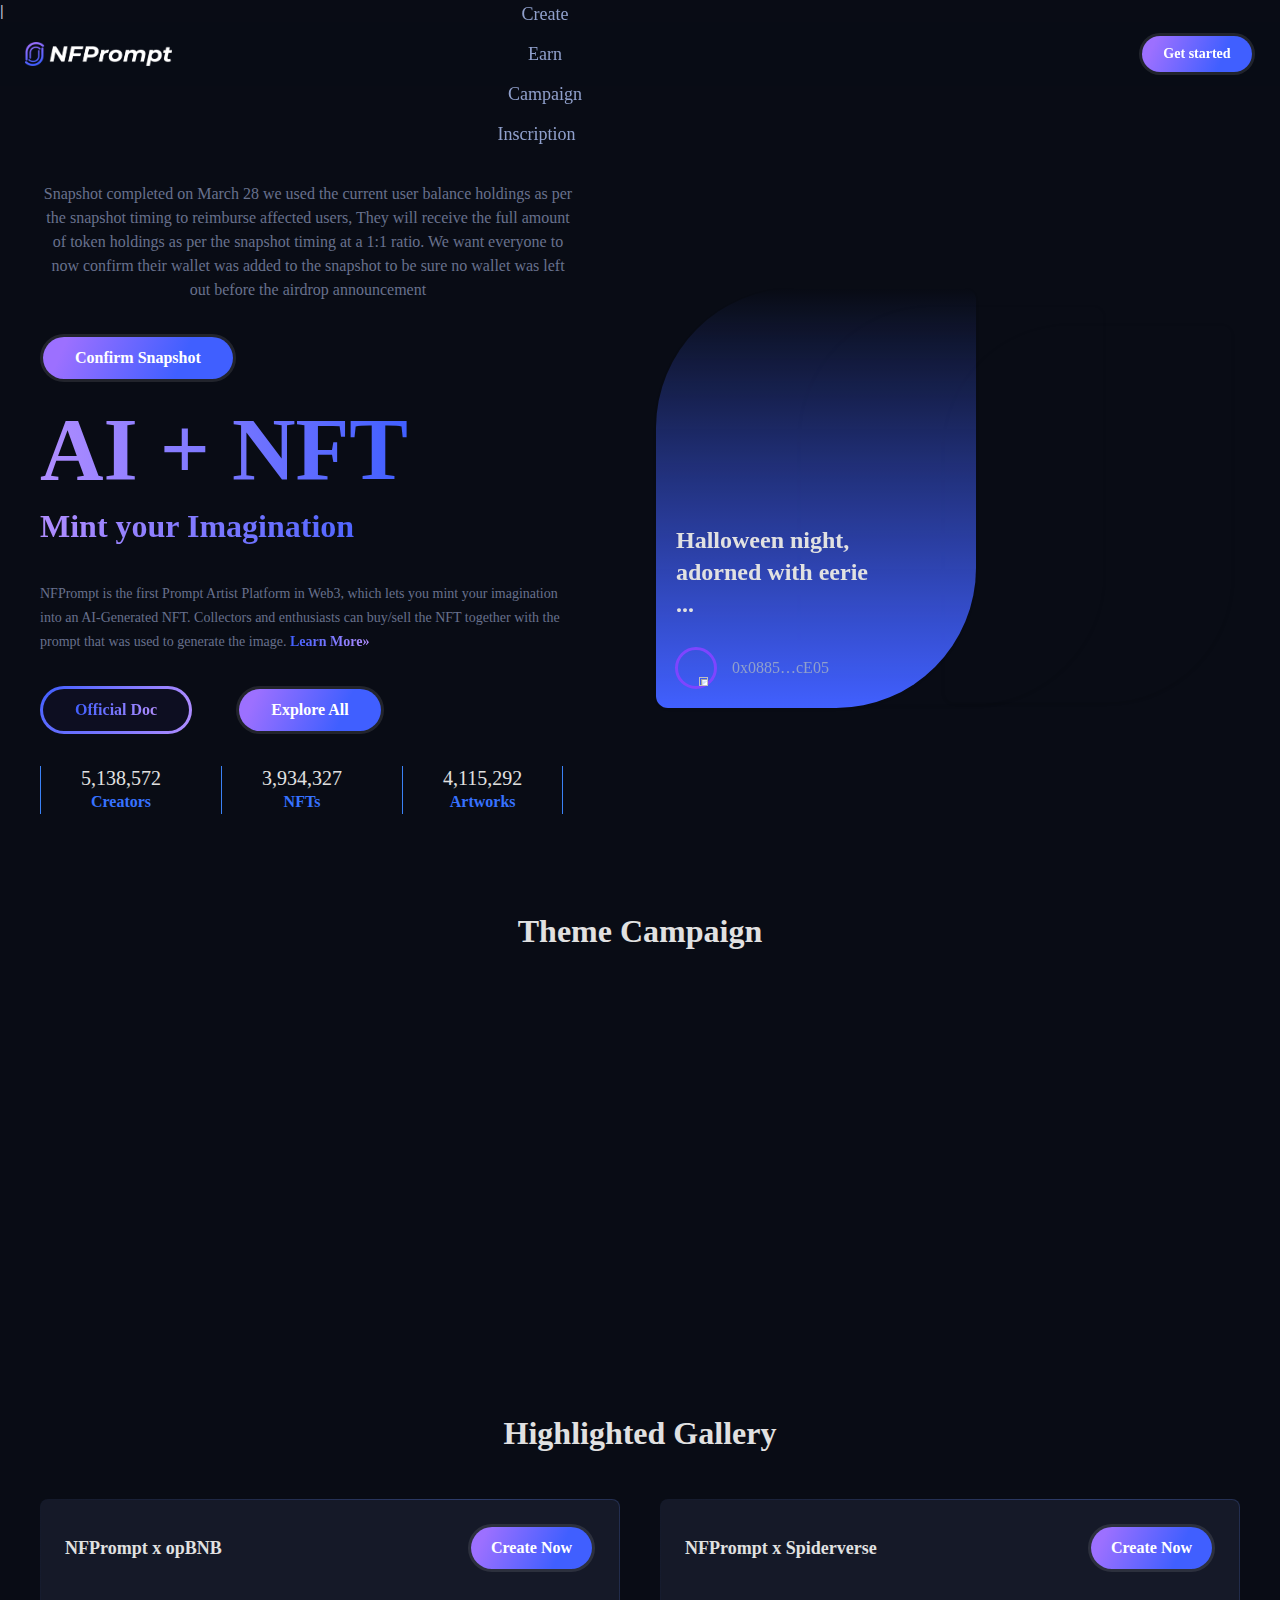
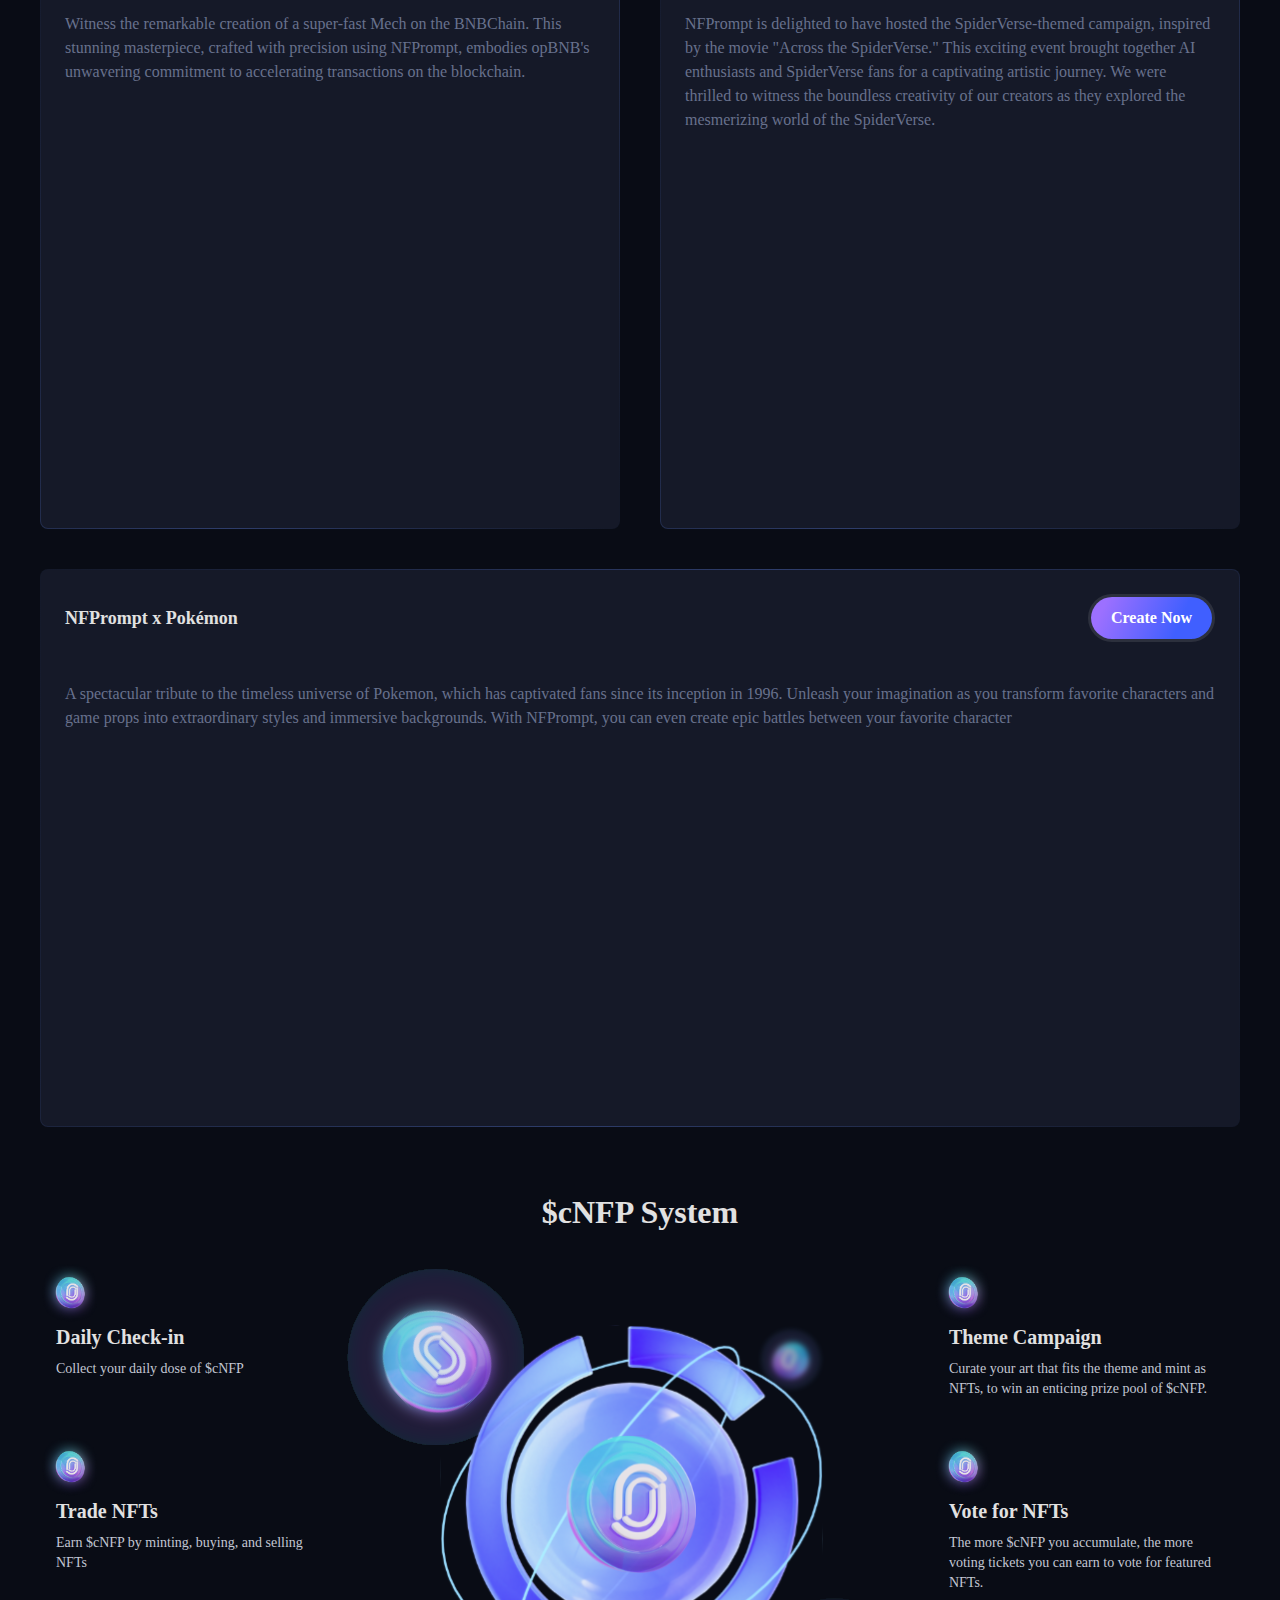
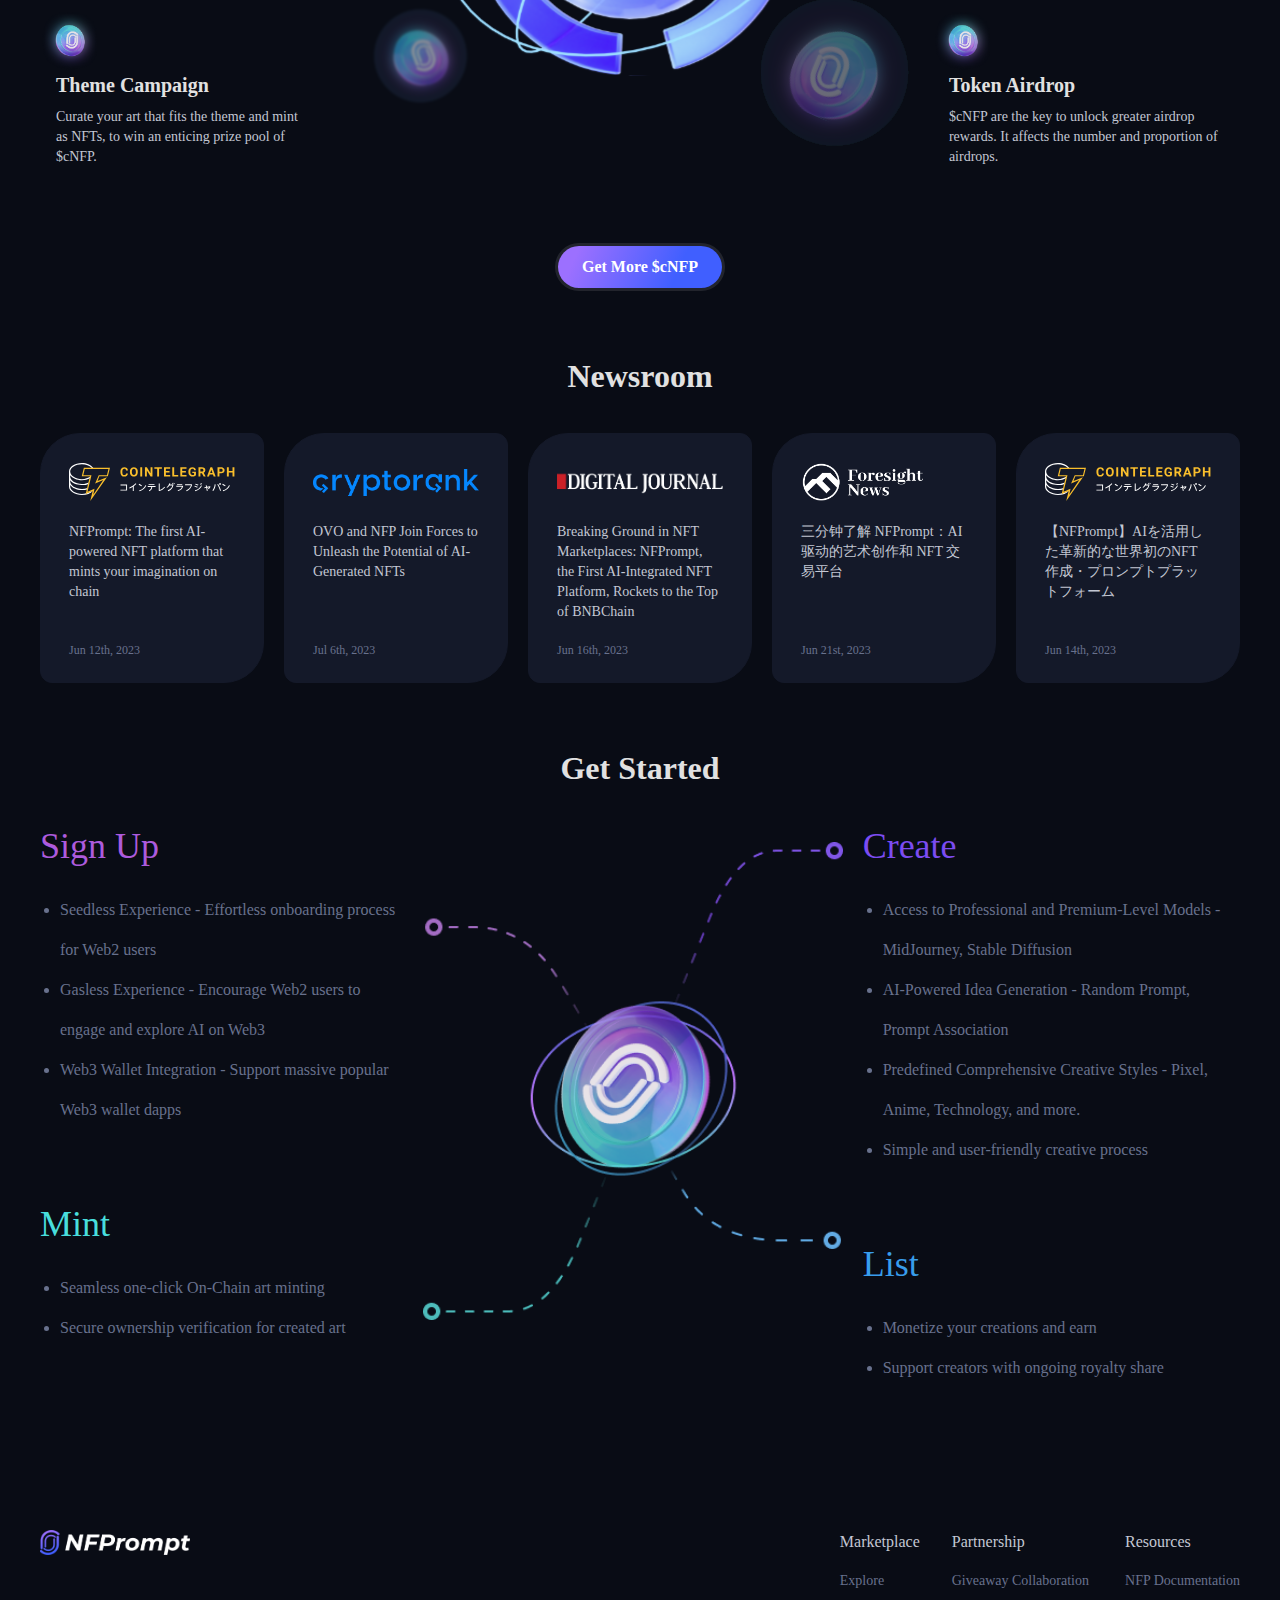
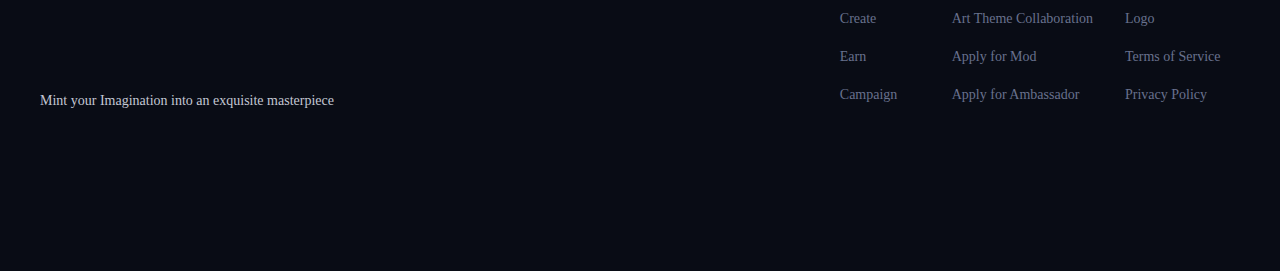
==== index.html @ fe9594dd "ss" ====
<!DOCTYPE html>
<!-- saved from url=(0020)https://nfprompt.io/ -->
<html style="--w3m-color-fg-1: rgb(228,231,231); --w3m-color-fg-2: rgb(148,158,158); --w3m-color-fg-3: rgb(110,119,119); --w3m-color-bg-1: rgb(20,20,20); --w3m-color-bg-2: rgb(39,42,42); --w3m-color-bg-3: rgb(59,64,64); --w3m-color-overlay: rgba(255,255,255,0.1); --w3m-accent-color: #9970FF; --w3m-accent-fill-color: #FFFFFF; --w3m-z-index: 3000; --w3m-background-color: #33343F; --w3m-background-border-radius: 8px; --w3m-container-border-radius: 30px; --w3m-wallet-icon-border-radius: 15px; --w3m-wallet-icon-large-border-radius: 30px; --w3m-wallet-icon-small-border-radius: 7px; --w3m-input-border-radius: 28px; --w3m-button-border-radius: 10px; --w3m-notification-border-radius: 36px; --w3m-secondary-button-border-radius: 28px; --w3m-icon-button-border-radius: 50%; --w3m-button-hover-highlight-border-radius: 10px; --w3m-text-big-bold-size: 20px; --w3m-text-big-bold-weight: 600; --w3m-text-big-bold-line-height: 24px; --w3m-text-big-bold-letter-spacing: -0.03em; --w3m-text-big-bold-text-transform: none; --w3m-text-xsmall-bold-size: 10px; --w3m-text-xsmall-bold-weight: 700; --w3m-text-xsmall-bold-line-height: 12px; --w3m-text-xsmall-bold-letter-spacing: 0.02em; --w3m-text-xsmall-bold-text-transform: uppercase; --w3m-text-xsmall-regular-size: 12px; --w3m-text-xsmall-regular-weight: 600; --w3m-text-xsmall-regular-line-height: 14px; --w3m-text-xsmall-regular-letter-spacing: -0.03em; --w3m-text-xsmall-regular-text-transform: none; --w3m-text-small-thin-size: 14px; --w3m-text-small-thin-weight: 500; --w3m-text-small-thin-line-height: 16px; --w3m-text-small-thin-letter-spacing: -0.03em; --w3m-text-small-thin-text-transform: none; --w3m-text-small-regular-size: 14px; --w3m-text-small-regular-weight: 600; --w3m-text-small-regular-line-height: 16px; --w3m-text-small-regular-letter-spacing: -0.03em; --w3m-text-small-regular-text-transform: none; --w3m-text-medium-regular-size: 16px; --w3m-text-medium-regular-weight: 600; --w3m-text-medium-regular-line-height: 20px; --w3m-text-medium-regular-letter-spacing: -0.03em; --w3m-text-medium-regular-text-transform: none; --w3m-font-family: -apple-system, system-ui, BlinkMacSystemFont, &#39;Segoe UI&#39;, Roboto, Ubuntu, &#39;Helvetica Neue&#39;, sans-serif; --w3m-font-feature-settings: &#39;tnum&#39; on, &#39;lnum&#39; on, &#39;case&#39; on; --w3m-success-color: rgb(38,181,98); --w3m-error-color: rgb(242, 90, 103); --w3m-overlay-background-color: rgba(0, 0, 0, 0.3); --w3m-overlay-backdrop-filter: none; --w3m-background-image-url: none;"><link type="text/css" rel="stylesheet" id="dark-mode-custom-link"><link type="text/css" rel="stylesheet" id="dark-mode-general-link"><style lang="en" type="text/css" id="dark-mode-custom-style"></style><style lang="en" type="text/css" id="dark-mode-native-style"></style><style lang="en" type="text/css" id="dark-mode-native-sheet"></style><head><meta http-equiv="Content-Type" content="text/html; charset=UTF-8">
<meta name="viewport" content="width=device-width, initial-scale=1">
<link rel="icon" type="image/svg+xml" href="https://nfprompt.io/favicon/favicon.svg">
<link rel="stylesheet" href="./NFPrompt.io _ AI-powered entry point to Web3_files/google-font-OpenSansHebrew.css">
<meta name="description" content="NFPrompt (Non-Fungible Prompt) is the first Prompt Artist Platform in Web3. The platform lets you AI-powered entry point to Web3 into an AI-Generated NFT. Collectors and enthusiasts can buy/sell the NFT together with the prompt that was used to generate the image">
<meta property="og:type" content="website">
<meta property="og:title" content="NFPrompt.io">
<meta property="og:image" content="">
<meta property="og:description" content="Tokenize your imagination with NFPrompt.">
<meta property="og:site_name" content="NFPrompt.io">
<meta property="og:url" content="https://nfprompt.io">
<meta name="twitter:card" content="summary_large_image">
<meta name="twitter:creator" content="@nfprompt">
<meta name="twitter:image" content="">
<title>NFPrompt.io | AI-powered entry point to Web3</title>
<link rel="stylesheet" href="./NFPrompt.io _ AI-powered entry point to Web3_files/entry.0YueECJ3.css">
<link rel="stylesheet" href="./NFPrompt.io _ AI-powered entry point to Web3_files/default.BKwGbUnQ.css">
<link rel="stylesheet" href="./NFPrompt.io _ AI-powered entry point to Web3_files/Avatar.B6Ktwrfv.css">
<link rel="stylesheet" href="./NFPrompt.io _ AI-powered entry point to Web3_files/index.RV2WY_ek.css">
<link rel="stylesheet" href="./NFPrompt.io _ AI-powered entry point to Web3_files/pagination.BHoUTnZt.css">
<link rel="modulepreload" as="script" crossorigin="" href="./NFPrompt.io _ AI-powered entry point to Web3_files/entry.CWwydoY7.js">
<link rel="modulepreload" as="script" crossorigin="" href="https://nfprompt.io/_nuxt/default.0P07jhrE.js">
<link rel="modulepreload" as="script" crossorigin="" href="https://nfprompt.io/_nuxt/index.D2kRG_Fj.js">
<link rel="modulepreload" as="script" crossorigin="" href="https://nfprompt.io/_nuxt/index.CqGLR08r.js">
<link rel="modulepreload" as="script" crossorigin="" href="https://nfprompt.io/_nuxt/vnode.CcsK295e.js">
<link rel="modulepreload" as="script" crossorigin="" href="https://nfprompt.io/_nuxt/_Uint8Array.CfD3sTkP.js">
<link rel="modulepreload" as="script" crossorigin="" href="https://nfprompt.io/_nuxt/_MapCache.DvSjymbh.js">
<link rel="modulepreload" as="script" crossorigin="" href="https://nfprompt.io/_nuxt/_getPrototype.FP8hWM49.js">
<link rel="modulepreload" as="script" crossorigin="" href="https://nfprompt.io/_nuxt/index.17lIWjBg.js">
<link rel="modulepreload" as="script" crossorigin="" href="https://nfprompt.io/_nuxt/Avatar.DkJvQhWp.js">
<link rel="modulepreload" as="script" crossorigin="" href="https://nfprompt.io/_nuxt/CloseIcon.vue.h1D4GzRm.js">
<link rel="modulepreload" as="script" crossorigin="" href="https://nfprompt.io/_nuxt/FormItem.vue.kAzI0KyU.js">
<link rel="modulepreload" as="script" crossorigin="" href="https://nfprompt.io/_nuxt/index.C_m8I9sd.js">
<link rel="modulepreload" as="script" crossorigin="" href="https://nfprompt.io/_nuxt/shallowequal.ODWgv1RQ.js">
<link rel="modulepreload" as="script" crossorigin="" href="https://nfprompt.io/_nuxt/RightOutlined.BYDB9s-S.js">
<link rel="modulepreload" as="script" crossorigin="" href="https://nfprompt.io/_nuxt/_arrayIncludesWith.BGuCS1F9.js">
<link rel="modulepreload" as="script" crossorigin="" href="https://nfprompt.io/_nuxt/_toKey.0tMKbCZW.js">
<link rel="modulepreload" as="script" crossorigin="" href="https://nfprompt.io/_nuxt/collapseMotion.B-tcNTQQ.js">
<link rel="modulepreload" as="script" crossorigin="" href="https://nfprompt.io/_nuxt/Checkbox.c7zx455X.js">
<link rel="modulepreload" as="script" crossorigin="" href="https://nfprompt.io/_nuxt/get.ChkkGFwr.js">
<link rel="modulepreload" as="script" crossorigin="" href="https://nfprompt.io/_nuxt/icon.CmK-aRQb.js">
<link rel="modulepreload" as="script" crossorigin="" href="https://nfprompt.io/_nuxt/index.DoVu7qaa.js">
<link rel="modulepreload" as="script" crossorigin="" href="https://nfprompt.io/_nuxt/MediaLinks.vue.BIHQsVxn.js">
<link rel="modulepreload" as="script" crossorigin="" href="https://nfprompt.io/_nuxt/index.6MieE5O2.js">
<link rel="modulepreload" as="script" crossorigin="" href="https://nfprompt.io/_nuxt/interval.D8nOsOYy.js">
<link rel="modulepreload" as="script" crossorigin="" href="https://nfprompt.io/_nuxt/pagination.DEaJctK5.js">
<link rel="modulepreload" as="script" crossorigin="" href="https://nfprompt.io/_nuxt/clone.Eahic9Sn.js">
<link rel="modulepreload" as="script" crossorigin="" href="https://nfprompt.io/_nuxt/_baseClone.ByThkud1.js">
<link rel="modulepreload" as="script" crossorigin="" href="https://nfprompt.io/_nuxt/_assignValue.D4_zowoW.js">
<link rel="prefetch" as="style" href="https://nfprompt.io/_nuxt/funds.WEUiw1gJ.css">
<link rel="prefetch" as="script" crossorigin="" href="https://nfprompt.io/_nuxt/funds.UlGKQwrH.js">
<link rel="prefetch" as="script" crossorigin="" href="https://nfprompt.io/_nuxt/headonly.dAFvdMEc.js">
<link rel="prefetch" as="script" crossorigin="" href="https://nfprompt.io/_nuxt/SignIn.vue.EmGC6OPh.js">
<link rel="prefetch" as="script" crossorigin="" href="https://nfprompt.io/_nuxt/i18n.config.EG-LHLZt.js">
<link rel="prefetch" as="script" crossorigin="" href="https://nfprompt.io/_nuxt/ccip.vG5Lqdvx.js">
<link rel="prefetch" as="script" crossorigin="" href="https://nfprompt.io/_nuxt/index.CSilZ3qk.js">
<link rel="prefetch" as="script" crossorigin="" href="https://nfprompt.io/_nuxt/index.es.glXPdvfW.js">
<link rel="prefetch" as="script" crossorigin="" href="https://nfprompt.io/_nuxt/index.BuOY3-ry.js">
<link rel="prefetch" as="script" crossorigin="" href="https://nfprompt.io/_nuxt/if-defined.7dNzjgJW.js">

<script charset="UTF-8" async type="text/javascript" src="./39d-a249c2c.js"></script> |
<style>.lottie-animation-container{width:var(--lottie-animation-container-width);height:var(--lottie-animation-container-height);background-color:var(--lottie-animation-container-background-color);overflow:hidden;margin:var(--lottie-animation-margin)}.lottie-animation-container svg{transform:scale(var(--lottie-animation-scale))}</style><style type="text/css">
@font-face {
  font-weight: 400;
  font-style:  normal;
  font-family: circular;

  src: url('chrome-extension://liecbddmkiiihnedobmlmillhodjkdmb/fonts/CircularXXWeb-Book.woff2') format('woff2');
}

@font-face {
  font-weight: 700;
  font-style:  normal;
  font-family: circular;

  src: url('chrome-extension://liecbddmkiiihnedobmlmillhodjkdmb/fonts/CircularXXWeb-Bold.woff2') format('woff2');
}</style><link rel="modulepreload" as="script" crossorigin="" href="https://nfprompt.io/_nuxt/explore.CCAcCWzc.js"><link rel="modulepreload" as="script" crossorigin="" href="https://nfprompt.io/_nuxt/NewSearchAutocomplete.DWAegvJN.js"><link rel="stylesheet" href="./NFPrompt.io _ AI-powered entry point to Web3_files/NewSearchAutocomplete.BJEhACFb.css"><link rel="modulepreload" as="script" crossorigin="" href="https://nfprompt.io/_nuxt/NewTabNavBtn.Dz-jvArH.js"><link rel="stylesheet" href="./NFPrompt.io _ AI-powered entry point to Web3_files/NewTabNavBtn.DbR6ggWC.css"><link rel="modulepreload" as="script" crossorigin="" href="https://nfprompt.io/_nuxt/Detail.vue.BSGp2lwd.js"><link rel="modulepreload" as="script" crossorigin="" href="https://nfprompt.io/_nuxt/Loading.7H5rkVdi.js"><link rel="stylesheet" href="./NFPrompt.io _ AI-powered entry point to Web3_files/Loading.hl_4bS37.css"><link rel="modulepreload" as="script" crossorigin="" href="https://nfprompt.io/_nuxt/index.BkVD0N79.js"><link rel="modulepreload" as="script" crossorigin="" href="https://nfprompt.io/_nuxt/debounce.CKeBnTLc.js"><link rel="modulepreload" as="script" crossorigin="" href="https://nfprompt.io/_nuxt/toNumber.NhL6bQ-7.js"><link rel="modulepreload" as="script" crossorigin="" href="https://nfprompt.io/_nuxt/MusicCard.vue.DufcaRGS.js"><link rel="modulepreload" as="script" crossorigin="" href="https://nfprompt.io/_nuxt/Progress.vue.qav7d4Gi.js"><link rel="modulepreload" as="script" crossorigin="" href="https://nfprompt.io/_nuxt/index.CatVs99T.js"><link rel="stylesheet" href="./NFPrompt.io _ AI-powered entry point to Web3_files/Progress.BJw8btqB.css"><link rel="modulepreload" as="script" crossorigin="" href="https://nfprompt.io/_nuxt/padStart.FDcDlI7i.js"><link rel="modulepreload" as="script" crossorigin="" href="https://nfprompt.io/_nuxt/_baseProperty.DqwqWviG.js"><link rel="modulepreload" as="script" crossorigin="" href="https://nfprompt.io/_nuxt/index.DmJHQ4z1.js"><link rel="modulepreload" as="script" crossorigin="" href="https://nfprompt.io/_nuxt/responsiveObserve.B5SWF_F4.js"><link rel="modulepreload" as="script" crossorigin="" href="https://nfprompt.io/_nuxt/_hasPath.BcioE36U.js"><link rel="modulepreload" as="script" crossorigin="" href="https://nfprompt.io/_nuxt/index.BsHAeLYm.js"><link rel="modulepreload" as="script" crossorigin="" href="https://nfprompt.io/_nuxt/_baseIteratee.xUJXmiwb.js"><link rel="stylesheet" href="./NFPrompt.io _ AI-powered entry point to Web3_files/Detail.B70zwvzR.css"><link rel="modulepreload" as="script" crossorigin="" href="https://nfprompt.io/_nuxt/NFTDetailModal.vue.Bh3lsHCd.js"><link rel="stylesheet" href="./NFPrompt.io _ AI-powered entry point to Web3_files/NFTDetailModal.Dn7Xbm9W.css"><link rel="modulepreload" as="script" crossorigin="" href="https://nfprompt.io/_nuxt/_baseUnset.KsrUEbab.js"><link rel="modulepreload" as="script" crossorigin="" href="https://nfprompt.io/_nuxt/curate.CF2D38Kg.js"><link rel="modulepreload" as="script" crossorigin="" href="https://nfprompt.io/_nuxt/index.mi7xznCK.js"><link rel="modulepreload" as="script" crossorigin="" href="https://nfprompt.io/_nuxt/index.CBYESGDZ.js"><link rel="modulepreload" as="script" crossorigin="" href="https://nfprompt.io/_nuxt/_flatRest.Cw29uUzV.js"><link rel="modulepreload" as="script" crossorigin="" href="https://nfprompt.io/_nuxt/index.D1eQhzGV.js"><link rel="modulepreload" as="script" crossorigin="" href="https://nfprompt.io/_nuxt/createForOfIteratorHelper.vUHaQuOm.js"><link rel="stylesheet" href="./NFPrompt.io _ AI-powered entry point to Web3_files/curate.J8jN7qYU.css"><link rel="modulepreload" as="script" crossorigin="" href="https://nfprompt.io/_nuxt/index.CckIBPul.js"><link rel="stylesheet" href="./NFPrompt.io _ AI-powered entry point to Web3_files/index.DpJfLqev.css"><link rel="modulepreload" as="script" crossorigin="" href="https://nfprompt.io/_nuxt/index.L8-Ap95x.js"><link rel="modulepreload" as="script" crossorigin="" href="https://nfprompt.io/_nuxt/_address_.CWZPKgS9.js"><link rel="modulepreload" as="script" crossorigin="" href="https://nfprompt.io/_nuxt/Campaign.vue.PKbU6lN4.js"><link rel="stylesheet" href="./NFPrompt.io _ AI-powered entry point to Web3_files/Campaign.C_x-dtps.css"><link rel="stylesheet" href="./NFPrompt.io _ AI-powered entry point to Web3_files/_address_.CDrdU4Gg.css"></head><body data-new-gr-c-s-check-loaded="14.1166.0" data-gr-ext-installed=""><div id="__nuxt"><!--[--><div class="flex xl:hidden sticky top-0 left-0 p-5 bg-backgroundBottom z-10" data-v-5bd908b7=""><i class="iconfont nfp-bars text-6"></i><a aria-current="page" href="https://nfprompt.io/" class="router-link-active router-link-exact-active w-150px mx-auto"><img src="./NFPrompt.io _ AI-powered entry point to Web3_files/logo-color.png"></a><!----></div><div class="index-bg flex flex-col items-center max-w-screen" data-v-5bd908b7=""><div class="items-center justify-center w-full h-16 fixed z-2000 bg-[#080c15] hidden xl:flex" data-v-5bd908b7=""><div class="items-center w-full max-w-1230px h-16 hidden xl:flex z-10" data-v-5bd908b7=""><div class="flex-shrink-0 w-170px" data-v-5bd908b7=""><a aria-current="page" href="https://nfprompt.io/" class="router-link-active router-link-exact-active" data-v-5bd908b7=""><img src="./NFPrompt.io _ AI-powered entry point to Web3_files/logo-color.png" class="w-147px flex-shrink-0" data-v-5bd908b7=""></a></div><div class="flex-center flex-1 text-18px leading-6" data-v-5bd908b7=""><!--[--><!--[--><a href="https://nfprompt.io/explore" class="menu-item" data-v-5bd908b7="">Explore</a><!--]--><!--[--><a href="https://nfprompt.io/curate" class="menu-item" data-v-5bd908b7="">Create</a><!--]--><!--[--><a href="https://nfprompt.io/earn" class="menu-item" data-v-5bd908b7="">Earn</a><!--]--><!--[--><a href="https://nfprompt.io/acts" class="menu-item" data-v-5bd908b7="">Campaign</a><!--]--><!--[--><!--[--><!----><span class="menu-item cursor-pointer ant-dropdown-trigger" data-v-5bd908b7="">Inscription <i class="iconfont nfp-angle-down" data-v-5bd908b7=""></i></span><!--]--><!--]--><!--]--></div><div class="flex items-center gap-5 w-360px justify-end" data-v-5bd908b7=""><a href="https://nfprompt.io/explore" class="" data-v-5bd908b7=""><i class="iconfont nfp-search text-4 text-[#D9D9D9] hover:text-bright/60 font-bold" data-v-5bd908b7=""></i></a><!----><div class="ml-2"><span class="main-btn !min-w-[116px] !w-fit text-sm px-4 py-2 h-auto cursor-pointer hover:opacity-50">Get started</span></div><!----></div></div></div><div class="w-full px-3 md:px-10 pt-16" data-v-5bd908b7=""><!--[--><!--[--><!--[--><div class="page pb-40 pt-16"><div data-v-9efa733d="" class="py-8 flex flex-col xl:flex-row items-center gap-4 xl:gap-72px"><div data-v-9efa733d="" class="flex-col items-center xl:items-start gap-8">

  <article class=" text-base text-center text-[#68718D]">
    Snapshot completed on March 28 we used the current user balance holdings as per the snapshot timing to reimburse affected users, They will receive the full amount of token holdings as per the snapshot timing at a 1:1 ratio.
We want everyone to now confirm their wallet was added to the snapshot to be sure no wallet was left out before the airdrop announcement
  </article>

  <div data-v-9efa733d=""  class="main-btn min-w-auto px-8 py-2px connectButton cursor-pointer">Confirm Snapshot</div>
  
  <div data-v-9efa733d="" class="flex-col gap-4"><span data-v-9efa733d="" class="page-title !text-66px md:!text-88px">AI + NFT</span><span data-v-9efa733d="" class="page-title !h-12 !leading-12">Mint your Imagination</span></div><span data-v-9efa733d="" class="text-light leading-6 max-w-full text-center xl:text-left text-sm">NFPrompt is the first Prompt Artist Platform in Web3, which lets you mint your imagination into an AI-Generated NFT. Collectors and enthusiasts can buy/sell the NFT together with the prompt that was used to generate the image. <a data-v-9efa733d="" href="https://docs.nfprompt.io/" target="_blank" class="underline bg-clip-text text-transparent bg-gradient-to-r from-[#405fff] to-[#b08dff] text-active font-bold hover:text-active">Learn More» </a></span>
  
  <div data-v-9efa733d="" class="flex gap-11 items-center xl:items-start"><a data-v-9efa733d="" class="gradient-btn min-w-auto px-8 py-2px" href="https://docs.nfprompt.io/" target="_blank"><span data-v-9efa733d="">Official Doc</span></a>
    
    <div data-v-9efa733d=""  class="main-btn min-w-auto px-8 py-2px">Explore All</div>


  </div>
  
  <div data-v-9efa733d="" class="flex flex-col md:flex-row gap-5 items-center text-blur text-content md:border-x md:border-blue-500 md:divide-x divide-blue-500"><div data-v-9efa733d="" class="flex-col items-center justify-items-center px-10"><span data-v-9efa733d="" class="text-5 text-white font-saira">5,138,572</span><span data-v-9efa733d="" class="text-active font-bold">Creators</span></div><div data-v-9efa733d="" class="flex-col items-center justify-items-center px-10"><span data-v-9efa733d="" class="text-5 text-white font-saira">3,934,327</span><span data-v-9efa733d="" class="text-active font-bold">NFTs</span></div><div data-v-9efa733d="" class="flex-col items-center justify-items-center px-10"><span data-v-9efa733d="" class="text-5 text-white font-saira">4,115,292</span><span data-v-9efa733d="" class="text-active font-bold">Artworks</span></div></div></div><div data-v-9efa733d="" class="w-full !max-w-592px !h-420px mt-11 xl:mt-0"><div data-v-9efa733d="" class="swiper swiperBanner swiper-initialized swiper-horizontal max-w-full w-320px md:w-auto swiper-backface-hidden"><div class="swiper-wrapper" style="width: 1224px; transition-duration: 0ms; transform: translate3d(-408px, 0px, 0px); transition-delay: 0ms;"><div class="swiper-slide !w-320px flex-shrink-0 px-2" centeredslides="true" style="width: 320px; margin-right: -184px;"><div class="cursor-pointer w-320px h-420px p-5 pr-100px flex-col justify-end gap-4 rounded-xl rounded-tl-140px rounded-br-140px overflow-hidden shadow" style="background: url(&quot;https://assets.nfprompt.io/image/D4kBygv1M8l9JRWVQkdOE27azPX3VNwQ.png?x-oss-process=image/interlace,1/format,webp/resize,w_600,m_lfit&quot;) center center / cover no-repeat; display: none;"><!----><!----></div><!----></div><div class="swiper-slide !w-320px flex-shrink-0 px-2" centeredslides="true" style="width: 320px; margin-right: -184px;"><div class="cursor-pointer w-320px h-420px p-5 pr-100px flex-col justify-end gap-4 rounded-xl rounded-tl-140px rounded-br-140px overflow-hidden shadow" style="background: url(&quot;https://assets.nfprompt.io/image/nZDwGO2BK6v9NdVmqGrbWaxzjX1V3Lqy.png?x-oss-process=image/interlace,1/format,webp/resize,w_600,m_lfit&quot;) center center / cover no-repeat; display: none;"><!----><!----></div><!----></div><div class="swiper-slide !w-320px flex-shrink-0 px-2" centeredslides="true" style="width: 320px; margin-right: -184px;"><div class="cursor-pointer w-320px h-420px p-5 pr-100px flex-col justify-end gap-4 rounded-xl rounded-tl-140px rounded-br-140px overflow-hidden shadow" style="background: url(&quot;https://assets.nfprompt.io/image/m1jMNg82GoqWnrm9qNrXPVlBw7D59Q36.png?x-oss-process=image/interlace,1/format,webp/resize,w_600,m_lfit&quot;) center center / cover no-repeat; display: none;"><!----><!----></div><!----></div><div class="swiper-slide swiper-slide-prev !w-320px flex-shrink-0 px-2 z-30" centeredslides="true" style="width: 320px; margin-right: -184px;"><div class="cursor-pointer w-320px h-420px p-5 pr-100px flex-col justify-end gap-4 rounded-xl rounded-tl-140px rounded-br-140px overflow-hidden shadow" style="background: linear-gradient(rgba(65, 96, 255, 0) 0%, rgb(65, 96, 255) 100%), url(&quot;https://assets.nfprompt.io/sticker/KxoMVBGzqEaDPde2VVmR1OgLAQ2Nkenv-bkyOPN56FwMvs9Eb.png?x-oss-process=image/interlace,1/format,webp/resize,w_600,m_lfit&quot;) center center / cover no-repeat;"><h1 class="text-white text-2xl font-bold">Halloween night, adorned with eerie ...</h1><div class="flex gap-4 items-center"><a href="https://nfprompt.io/profile/0x0885f0AD14ae8756470Ca039461125d2D7C4cE05" class=""><div data-v-8c2de2c9="" class="relative w-10 h-10"><div data-v-8c2de2c9="" class="rounded-full w-full h-full overflow-hidden flex-center" style="background: url(&quot;https://assets.nfprompt.io/fileupload/91a4daa3-3001-4130-a6e0-405478ae9b40/aZeWB9YGxKAvDpjP37edoj4QOkmX85wE.webp?x-oss-process=image/interlace,1/format,webp&quot;) center center / cover no-repeat;"></div><div data-v-8c2de2c9="" class="user-badge-frame" style="border-width: 3px; border-color: rgb(126, 69, 255);"><img data-v-8c2de2c9="" src="https://static.nfprompt.io/website/nfp/comps/org-badge-7E45FF.png" class="w-1/3 h-1/3 absolute" style="right: -3px; bottom: -3px; width: 50%; height: 50%;"></div></div></a><span class="flex-col text-standard"><span class="font-semibold text-white"></span><a href="https://nfprompt.io/profile/0x0885f0AD14ae8756470Ca039461125d2D7C4cE05" class=""><span>0x0885…cE05</span></a></span></div></div><!----></div><div class="swiper-slide swiper-slide-active !w-320px flex-shrink-0 px-2 z-20" centeredslides="true" style="width: 320px; margin-right: -184px;"><div class="cursor-pointer w-320px h-420px p-5 pr-100px flex-col justify-end gap-4 rounded-xl rounded-tl-140px rounded-br-140px overflow-hidden shadow scale-95 mt-2" style="background: url(&quot;https://assets.nfprompt.io/image/Dnmv061VXQKkJd5kOy9pYPjqlaNxzo92.png?x-oss-process=image/interlace,1/format,webp/resize,w_600,m_lfit&quot;) center center / cover no-repeat;"><!----><!----></div><!----></div><div class="swiper-slide swiper-slide-next !w-320px flex-shrink-0 px-2 z-10" centeredslides="true" style="width: 320px; margin-right: -184px;"><div class="cursor-pointer w-320px h-420px p-5 pr-100px flex-col justify-end gap-4 rounded-xl rounded-tl-140px rounded-br-140px overflow-hidden shadow scale-90 mt-4" style="background: url(&quot;https://assets.nfprompt.io/sticker/avOQXJDGo7lYLpQVZzxr3q8Wjx1E4wM2-BnElIcIzLdP4OoQ9.png?x-oss-process=image/interlace,1/format,webp/resize,w_600,m_lfit&quot;) center center / cover no-repeat;"><!----><!----></div><!----></div><div class="swiper-slide !w-320px flex-shrink-0 px-2" centeredslides="true" style="width: 320px; margin-right: -184px;"><div class="cursor-pointer w-320px h-420px p-5 pr-100px flex-col justify-end gap-4 rounded-xl rounded-tl-140px rounded-br-140px overflow-hidden shadow" style="background: url(&quot;https://assets.nfprompt.io/image/D3Moeyq0YQEP4rNbDONrkam5OxBNbLJl.png?x-oss-process=image/interlace,1/format,webp/resize,w_600,m_lfit&quot;) center center / cover no-repeat; display: none;"><!----><!----></div><!----></div><div class="swiper-slide !w-320px flex-shrink-0 px-2" centeredslides="true" style="width: 320px; margin-right: -184px;"><div class="cursor-pointer w-320px h-420px p-5 pr-100px flex-col justify-end gap-4 rounded-xl rounded-tl-140px rounded-br-140px overflow-hidden shadow" style="background: url(&quot;https://assets.nfprompt.io/image/oQaJmNYLqDgXyr8m989delGk1Vj0ZKn9.png?x-oss-process=image/interlace,1/format,webp/resize,w_600,m_lfit&quot;) center center / cover no-repeat; display: none;"><!----><!----></div><!----></div><div class="swiper-slide !w-320px flex-shrink-0 px-2" centeredslides="true" style="width: 320px; margin-right: -184px;"><!----><!----></div></div><!----><!----><!----></div></div></div><div class="mt-3 flex-col gap-15 py-12"><div class="flex-col gap-8"><span class="tip-title">Theme Campaign</span><div class="flex-col gap-7 items-center relative"><div class="swiper swiper-initialized swiper-horizontal !h-360px theme-swiper" slideduplicateactiveclass="z-30"><div class="swiper-wrapper" style="transition-duration: 300ms;"><div class="swiper-slide !flex items-center justify-items-center" data-swiper-slide-index="0"><div class="w-full"><div class="cursor-pointer w-full h-328px flex items-end transition-all rounded-2 overflow-hidden pb-10" style="background: linear-gradient(rgba(9, 12, 21, 0) 0%, rgba(9, 12, 21, 0.9) 100%), url(&quot;https://assets.nfprompt.io/fileupload/02f160c9-213a-4f26-b866-0e63ac3620c7/png?x-oss-process=image/interlace,1/format,webp&quot;) center center / cover no-repeat;"><!----></div></div><!----></div><div class="swiper-slide !flex items-center justify-items-center" data-swiper-slide-index="1"><div class="w-full"><div class="cursor-pointer w-full h-328px flex items-end transition-all rounded-2 overflow-hidden pb-10" style="background: linear-gradient(rgba(9, 12, 21, 0) 0%, rgba(9, 12, 21, 0.9) 100%), url(&quot;https://assets.nfprompt.io/fileupload/67d78616-0dbf-4594-974f-9b0c6b064383/Homepage_2378x1034.png?x-oss-process=image/interlace,1/format,webp&quot;) center center / cover no-repeat;"><!----></div></div><!----></div><div class="swiper-slide !flex items-center justify-items-center" data-swiper-slide-index="2"><div class="w-full"><div class="cursor-pointer w-full h-328px flex items-end transition-all rounded-2 overflow-hidden pb-10" style="background: linear-gradient(rgba(9, 12, 21, 0) 0%, rgba(9, 12, 21, 0.9) 100%), url(&quot;https://assets.nfprompt.io/cms/image/MZCkYKcysq6mvY6aMRmt1LqWdWPZ9xr5.png?x-oss-process=image/interlace,1/format,webp&quot;) center center / cover no-repeat;"><!----></div></div><!----></div><div class="swiper-slide !flex items-center justify-items-center" data-swiper-slide-index="3"><div class="w-full"><div class="cursor-pointer w-full h-328px flex items-end transition-all rounded-2 overflow-hidden pb-10" style="background: linear-gradient(rgba(9, 12, 21, 0) 0%, rgba(9, 12, 21, 0.9) 100%), url(&quot;https://assets.nfprompt.io/fileupload/3b7712fc-4d57-4fdd-9353-86c1bec7ad3b/sticker_contest_-_banner.jpg?x-oss-process=image/interlace,1/format,webp&quot;) center center / cover no-repeat;"><!----></div></div><!----></div><div class="swiper-slide !flex items-center justify-items-center" data-swiper-slide-index="4"><div class="w-full"><div class="cursor-pointer w-full h-328px flex items-end transition-all rounded-2 overflow-hidden pb-10" style="background: linear-gradient(rgba(9, 12, 21, 0) 0%, rgba(9, 12, 21, 0.9) 100%), url(&quot;https://assets.nfprompt.io/cms/image/mXGJXffA5cFDRwykbCHJLtopehBMkSlg.jpeg?x-oss-process=image/interlace,1/format,webp&quot;) center center / cover no-repeat;"><!----></div></div><!----></div><div class="swiper-slide !flex items-center justify-items-center" data-swiper-slide-index="5"><div class="w-full"><div class="cursor-pointer w-full h-328px flex items-end transition-all rounded-2 overflow-hidden pb-10" style="background: linear-gradient(rgba(9, 12, 21, 0) 0%, rgba(9, 12, 21, 0.9) 100%), url(&quot;https://assets.nfprompt.io/cms/image/Rkl0b6LjxzAMzlTEmAelgQIyKPizTwwu.jpeg?x-oss-process=image/interlace,1/format,webp&quot;) center center / cover no-repeat;"><!----></div></div><!----></div><div class="swiper-slide !flex items-center justify-items-center" data-swiper-slide-index="6"><div class="w-full"><div class="cursor-pointer w-full h-328px flex items-end transition-all rounded-2 overflow-hidden pb-10" style="background: linear-gradient(rgba(9, 12, 21, 0) 0%, rgba(9, 12, 21, 0.9) 100%), url(&quot;https://assets.nfprompt.io/fileupload/faf60bc6-610b-4eac-b422-fbc51bc885d8/MELANTISNFP_CAMPAIGN_BANNER_-_2.jpg?x-oss-process=image/interlace,1/format,webp&quot;) center center / cover no-repeat;"><!----></div></div><!----></div><div class="swiper-slide !flex items-center justify-items-center" data-swiper-slide-index="7"><div class="w-full"><div class="cursor-pointer w-full h-328px flex items-end transition-all rounded-2 overflow-hidden pb-10" style="background: linear-gradient(rgba(9, 12, 21, 0) 0%, rgba(9, 12, 21, 0.9) 100%), url(&quot;https://assets.nfprompt.io/fileupload/814b65a6-055e-4606-a6e5-5a156c49a3d0/16X9.png?x-oss-process=image/interlace,1/format,webp&quot;) center center / cover no-repeat;"><!----></div></div><!----></div><div class="swiper-slide !flex items-center justify-items-center" data-swiper-slide-index="8"><div class="w-full"><div class="cursor-pointer w-full h-328px flex items-end transition-all rounded-2 overflow-hidden pb-10" style="background: linear-gradient(rgba(9, 12, 21, 0) 0%, rgba(9, 12, 21, 0.9) 100%), url(&quot;https://assets.nfprompt.io/cms/image/L4axwVqsS4j4zruNPfgCHZqTYFPrrIpI.png?x-oss-process=image/interlace,1/format,webp&quot;) center center / cover no-repeat;"><!----></div></div><!----></div><div class="swiper-slide !flex items-center justify-items-center" data-swiper-slide-index="9"><div class="w-full"><div class="cursor-pointer w-full h-328px flex items-end transition-all rounded-2 overflow-hidden pb-10" style="background: linear-gradient(rgba(9, 12, 21, 0) 0%, rgba(9, 12, 21, 0.9) 100%), url(&quot;https://assets.nfprompt.io/fileupload/cd9896ef-c1c7-4755-994d-479425d74b4c/NFPrompt_event_banner.jpg?x-oss-process=image/interlace,1/format,webp&quot;) center center / cover no-repeat;"><!----></div></div><!----></div></div><!----><!----><!----></div></div></div><div data-v-2a26dc7b="" class="flex-col gap-10"><span data-v-2a26dc7b="" class="tip-title">Highlighted Gallery</span><div data-v-2a26dc7b="" class="grid grid-cols-1 lg:grid-cols-2 gap-10"><div data-v-2a26dc7b="" class="panel-with-frame rounded-2"><div data-v-2a26dc7b="" class="panel-frame h-full justify-between"><div data-v-2a26dc7b="" class="flex-col gap-2 items-center justify-between md:flex-row"><span data-v-2a26dc7b="" class="text-lg font-bold text-white">NFPrompt x opBNB</span><a data-v-2a26dc7b="" href="https://nfprompt.io/curate" class=""><div data-v-2a26dc7b="" class="main-btn min-w-auto">Create Now</div></a></div><p data-v-2a26dc7b="" class="text-light text-content">Witness the remarkable creation of a super-fast Mech on the BNBChain. This stunning masterpiece, crafted with precision using NFPrompt, embodies opBNB's unwavering commitment to accelerating transactions on the blockchain.</p><div data-v-2a26dc7b="" class="imgPanel lg:items-end"><div data-v-2a26dc7b="" class="grid grid-cols-2 gap-3 lg:grid-cols-7 lg:gap-5 lg:h-260px xl:h-316px w-full sm:grid-cols-4"><a data-v-2a26dc7b="" href="https://nfprompt.io/artwork/EDb32G64yoBanR4jabr5qOQjzPYVg1AL" class="lg:col-span-2 lg:row-span-2 lg:col-span-3"><div data-v-2a26dc7b="" class="artwork lg:h-full"><div data-v-2a26dc7b="" class="img lg:h-full  lg:!aspect-auto" style="background: url(&quot;https://assets.nfprompt.io/image/2v0E7KloygB5xdwmvwmpjD1bNk4AMZ6Y.png?x-oss-process=image/interlace,1/format,webp/resize,w_600,m_lfit&quot;) center center / cover no-repeat;"></div></div></a><a data-v-2a26dc7b="" href="https://nfprompt.io/artwork/YgX9AojLNmv2bdlmLoRDGVB4PyE8Zekw" class="lg:col-span-2"><div data-v-2a26dc7b="" class="artwork lg:h-full"><div data-v-2a26dc7b="" class="img" style="background: url(&quot;https://assets.nfprompt.io/image/ZO37bNmgGYkyBdALLNmrv5nMzAQxJ90o.png?x-oss-process=image/interlace,1/format,webp/resize,w_600,m_lfit&quot;) center center / cover no-repeat;"></div></div></a><a data-v-2a26dc7b="" href="https://nfprompt.io/artwork/mvnoqb8gNWYZwpDKK7RD1X6aeJAzKxBM" class="lg:col-span-2"><div data-v-2a26dc7b="" class="artwork lg:h-full"><div data-v-2a26dc7b="" class="img" style="background: url(&quot;https://assets.nfprompt.io/image/m1jMNg82GoqWnrmQ92lrXPVlBw7D59Q3.png?x-oss-process=image/interlace,1/format,webp/resize,w_600,m_lfit&quot;) center center / cover no-repeat;"></div></div></a><a data-v-2a26dc7b="" href="https://nfprompt.io/artwork/ZyoJ0kn4BmAP7Rn3jGp2E1LYGzMNXV5W" class="lg:col-span-2"><div data-v-2a26dc7b="" class="artwork lg:h-full"><div data-v-2a26dc7b="" class="img" style="background: url(&quot;https://assets.nfprompt.io/image/QkEbXnDPLJowYp0al6mrW64v72ag8M1j.png?x-oss-process=image/interlace,1/format,webp/resize,w_600,m_lfit&quot;) center center / cover no-repeat;"></div></div></a><a data-v-2a26dc7b="" href="https://nfprompt.io/artwork/oQaJmNYLqDgXyr8g2xpelGk1Vj0ZKn97" class="lg:col-span-2"><div data-v-2a26dc7b="" class="artwork lg:h-full"><div data-v-2a26dc7b="" class="img" style="background: url(&quot;https://assets.nfprompt.io/image/D4kBygv1M8l9JRWm9EkrOE27azPX3VNw.png?x-oss-process=image/interlace,1/format,webp/resize,w_600,m_lfit&quot;) center center / cover no-repeat;"></div></div></a></div></div></div></div><div data-v-2a26dc7b="" class="panel-with-frame rounded-2"><div data-v-2a26dc7b="" class="panel-frame h-full justify-between"><div data-v-2a26dc7b="" class="flex-col gap-2 items-center justify-between md:flex-row"><span data-v-2a26dc7b="" class="text-lg font-bold text-white">NFPrompt x Spiderverse</span><a data-v-2a26dc7b="" href="https://nfprompt.io/curate" class=""><div data-v-2a26dc7b="" class="main-btn min-w-auto">Create Now</div></a></div><p data-v-2a26dc7b="" class="text-light text-content">NFPrompt is delighted to have hosted the SpiderVerse-themed campaign, inspired by the movie "Across the SpiderVerse." This exciting event brought together AI enthusiasts and SpiderVerse fans for a captivating artistic journey. We were thrilled to witness the boundless creativity of our creators as they explored the mesmerizing world of the SpiderVerse.</p><div data-v-2a26dc7b="" class="imgPanel lg:items-end"><div data-v-2a26dc7b="" class="grid grid-cols-2 gap-3 lg:grid-cols-7 lg:gap-5 lg:h-260px xl:h-316px w-full sm:grid-cols-4"><a data-v-2a26dc7b="" href="https://nfprompt.io/artwork/D4kBygv1M8l9JRW4PvpOE27azPX3VNwQ" class="lg:col-span-2"><div data-v-2a26dc7b="" class="artwork lg:h-full"><div data-v-2a26dc7b="" class="img" style="background: url(&quot;https://assets.nfprompt.io/image/Mzoe2ZDYV9AanREOybrq43P0kW8Ov576.png?x-oss-process=image/interlace,1/format,webp/resize,w_600,m_lfit&quot;) center center / cover no-repeat;"></div></div></a><a data-v-2a26dc7b="" href="https://nfprompt.io/artwork/ZjW6N3BGqyanQRJae5dM45JVb9o72zwA" class="lg:col-span-2 lg:row-span-2 lg:col-span-3"><div data-v-2a26dc7b="" class="artwork lg:h-full"><div data-v-2a26dc7b="" class="img lg:h-full  lg:!aspect-auto" style="background: url(&quot;https://assets.nfprompt.io/image/x1e4VOEmKD82nd3BGErzvljWbaXqAPYM.png?x-oss-process=image/interlace,1/format,webp/resize,w_600,m_lfit&quot;) center center / cover no-repeat;"></div></div></a><a data-v-2a26dc7b="" href="https://nfprompt.io/artwork/80EgxzPlemW6Od6BJyd7LBkoYQv4aK19" class="lg:col-span-2"><div data-v-2a26dc7b="" class="artwork lg:h-full"><div data-v-2a26dc7b="" class="img" style="background: url(&quot;https://assets.nfprompt.io/image/YXkn32E08Qx5epGgeLpaqOJDgVwZyjbl.png?x-oss-process=image/interlace,1/format,webp/resize,w_600,m_lfit&quot;) center center / cover no-repeat;"></div></div></a><a data-v-2a26dc7b="" href="https://nfprompt.io/artwork/QkEbXnDPLJowYp0x2mpW64v72ag8M1je" class="lg:col-span-2"><div data-v-2a26dc7b="" class="artwork lg:h-full"><div data-v-2a26dc7b="" class="img" style="background: url(&quot;https://assets.nfprompt.io/image/EDb32G64yoBanR4KoBd5qOQjzPYVg1AL.png?x-oss-process=image/interlace,1/format,webp/resize,w_600,m_lfit&quot;) center center / cover no-repeat;"></div></div></a><a data-v-2a26dc7b="" href="https://nfprompt.io/artwork/6gaPD89L3KYlEpv31nrezqbNWxAJGn21" class="lg:col-span-2"><div data-v-2a26dc7b="" class="artwork lg:h-full"><div data-v-2a26dc7b="" class="img" style="background: url(&quot;https://assets.nfprompt.io/image/eXE6JNDza7wKLpZ4L16djvO90boy8AM1.png?x-oss-process=image/interlace,1/format,webp/resize,w_600,m_lfit&quot;) center center / cover no-repeat;"></div></div></a></div></div></div></div><div data-v-2a26dc7b="" class="panel-with-frame rounded-2 lg:col-span-2"><div data-v-2a26dc7b="" class="panel-frame h-full justify-between"><div data-v-2a26dc7b="" class="flex-col gap-2 items-center justify-between md:flex-row"><span data-v-2a26dc7b="" class="text-lg font-bold text-white">NFPrompt x Pokémon</span><a data-v-2a26dc7b="" href="https://nfprompt.io/curate" class=""><div data-v-2a26dc7b="" class="main-btn min-w-auto">Create Now</div></a></div><p data-v-2a26dc7b="" class="text-light text-content">A spectacular tribute to the timeless universe of Pokemon, which has captivated fans since its inception in 1996. Unleash your imagination as you transform favorite characters and game props into extraordinary styles and immersive backgrounds. With NFPrompt, you can even create epic battles between your favorite character</p><div data-v-2a26dc7b="" class="imgPanel lg:items-end"><div data-v-2a26dc7b="" class="grid grid-cols-2 gap-3 lg:grid-cols-7 lg:gap-5 lg:h-260px xl:h-316px sm:grid-rows-3 lg:grid-rows-2 sm:w-1/2 lg:w-[47%]"><a data-v-2a26dc7b="" href="https://nfprompt.io/artwork/EbXeojG8nO56Jd2WvbRBDMKavAPNmkg0" class="lg:col-span-2 lg:row-span-2 lg:col-span-3"><div data-v-2a26dc7b="" class="artwork lg:h-full"><div data-v-2a26dc7b="" class="img lg:h-full  lg:!aspect-auto" style="background: url(&quot;https://assets.nfprompt.io/image/Aaj5gqPX17O2DpzV0apLmBGKNewEoJ0Y.png?x-oss-process=image/interlace,1/format,webp/resize,w_600,m_lfit&quot;) center center / cover no-repeat;"></div></div></a><a data-v-2a26dc7b="" href="https://nfprompt.io/artwork/Mzoe2ZDYV9AanREewKRq43P0kW8Ov576" class="lg:col-span-2"><div data-v-2a26dc7b="" class="artwork lg:h-full"><div data-v-2a26dc7b="" class="img" style="background: url(&quot;https://assets.nfprompt.io/image/QkEbXnDPLJowYp0alOqrW64v72ag8M1j.png?x-oss-process=image/interlace,1/format,webp/resize,w_600,m_lfit&quot;) center center / cover no-repeat;"></div></div></a><a data-v-2a26dc7b="" href="https://nfprompt.io/artwork/AN8vW6LOwXqm0pYXXPRGn2kVj37gKxl4" class="lg:col-span-2"><div data-v-2a26dc7b="" class="artwork lg:h-full"><div data-v-2a26dc7b="" class="img" style="background: url(&quot;https://assets.nfprompt.io/image/D3Moeyq0YQEP4rN5mD3pkam5OxBNbLJl.png?x-oss-process=image/interlace,1/format,webp/resize,w_600,m_lfit&quot;) center center / cover no-repeat;"></div></div></a><a data-v-2a26dc7b="" href="https://nfprompt.io/artwork/QkEbXnDPLJowYp0W4mRW64v72ag8M1je" class="lg:col-span-2"><div data-v-2a26dc7b="" class="artwork lg:h-full"><div data-v-2a26dc7b="" class="img" style="background: url(&quot;https://assets.nfprompt.io/image/DQaAxLvjlXPM4RM7MPro0zN9JV7B53me.png?x-oss-process=image/interlace,1/format,webp/resize,w_600,m_lfit&quot;) center center / cover no-repeat;"></div></div></a><a data-v-2a26dc7b="" href="https://nfprompt.io/artwork/EDb32G64yoBanR4YmBp5qOQjzPYVg1AL" class="lg:col-span-2"><div data-v-2a26dc7b="" class="artwork lg:h-full"><div data-v-2a26dc7b="" class="img" style="background: url(&quot;https://assets.nfprompt.io/image/YXkn32E08Qx5epGmJ6gdaqOJDgVwZyjb.png?x-oss-process=image/interlace,1/format,webp/resize,w_600,m_lfit&quot;) center center / cover no-repeat;"></div></div></a></div><div data-v-2a26dc7b="" class="grid grid-cols-2 gap-3 lg:grid-cols-7 lg:gap-5 lg:h-260px xl:h-316px sm:grid-rows-3 lg:grid-rows-2 sm:w-1/2 lg:flex-1 lg:grid-cols-8"><a data-v-2a26dc7b="" href="https://nfprompt.io/artwork/ZjW6N3BGqyanQRJZB5RM45JVb9o72zwA" class="lg:col-span-2 lg:row-span-2 lg:col-span-3"><div data-v-2a26dc7b="" class="artwork lg:h-full"><div data-v-2a26dc7b="" class="img lg:h-full  lg:!aspect-auto" style="background: url(&quot;https://assets.nfprompt.io/image/6gaPD89L3KYlEpvg7GrezqbNWxAJGn21.png?x-oss-process=image/interlace,1/format,webp/resize,w_600,m_lfit&quot;) center center / cover no-repeat;"></div></div></a><a data-v-2a26dc7b="" href="https://nfprompt.io/artwork/10WQ4XvlkzNjVepBKr7gnGMKLJZawbmq" class="lg:col-span-2"><div data-v-2a26dc7b="" class="artwork lg:h-full"><div data-v-2a26dc7b="" class="img" style="background: url(&quot;https://assets.nfprompt.io/image/2v0E7KloygB5xdwmyBEpjD1bNk4AMZ6Y.png?x-oss-process=image/interlace,1/format,webp/resize,w_600,m_lfit&quot;) center center / cover no-repeat;"></div></div></a><a data-v-2a26dc7b="" href="https://nfprompt.io/artwork/6gaPD89L3KYlEpvAynRezqbNWxAJGn21" class="lg:col-span-2 lg:row-span-2 lg:col-span-3"><div data-v-2a26dc7b="" class="artwork lg:h-full"><div data-v-2a26dc7b="" class="img lg:h-full  lg:!aspect-auto" style="background: url(&quot;https://assets.nfprompt.io/image/1EyBQZaWgKbX8rbDLKRYno2vV960OAkP.png?x-oss-process=image/interlace,1/format,webp/resize,w_600,m_lfit&quot;) center center / cover no-repeat;"></div></div></a><a data-v-2a26dc7b="" href="https://nfprompt.io/artwork/10WQ4XvlkzNjVepBKr7gnGMKLJZawbmq" class="lg:col-span-2"><div data-v-2a26dc7b="" class="artwork lg:h-full"><div data-v-2a26dc7b="" class="img" style="background: url(&quot;https://assets.nfprompt.io/image/YXkn32E08Qx5epGmv0OdaqOJDgVwZyjb.png?x-oss-process=image/interlace,1/format,webp/resize,w_600,m_lfit&quot;) center center / cover no-repeat;"></div></div></a></div></div></div></div></div></div><div class="flex-col gap-8 items-center"><span class="tip-title">$cNFP System</span><div class="flex-col gap-5 xl:gap-10 sm:flex-row items-center sm:px-4"><div class="flex-col gap-5 xl:gap-10"><div class="flex flex-col gap-3 items-start"><img src="./NFPrompt.io _ AI-powered entry point to Web3_files/creditsIcon.png" class="w-60px flex-shrink-0 -ml-4 -my-2"><span class="text-white font-bold text-xl leading-none">Daily Check-in</span><span class="text-normal text-sm text-[##C3C7D3] leading-5 h-auto xl:h-11">Collect your daily dose of $cNFP</span></div><div class="flex flex-col gap-3 items-start"><img src="./NFPrompt.io _ AI-powered entry point to Web3_files/creditsIcon.png" class="w-60px flex-shrink-0 -ml-4 -my-2"><span class="text-white font-bold text-xl leading-none">Trade NFTs</span><span class="text-normal text-sm text-[##C3C7D3] leading-5 h-auto xl:h-11">Earn $cNFP by minting, buying, and selling NFTs</span></div><div class="flex flex-col gap-3 items-start"><img src="./NFPrompt.io _ AI-powered entry point to Web3_files/creditsIcon.png" class="w-60px flex-shrink-0 -ml-4 -my-2"><span class="text-white font-bold text-xl leading-none">Theme Campaign</span><span class="text-normal text-sm text-[##C3C7D3] leading-5 h-auto xl:h-11">Curate your art that fits the theme and mint as NFTs, to win an enticing prize pool of $cNFP.</span></div></div><div class="hidden items-center relative mb-10 xl:mb-0 lg:flex flex-1 my-5 xl:m-0"><img src="./NFPrompt.io _ AI-powered entry point to Web3_files/creditsSystem.svg" class="max-w-max shrink w-460px xl:w-563px flex-shrink-0"></div><div class="flex-col gap-5 xl:gap-10"><div class="flex flex-col gap-3 items-start"><img src="./NFPrompt.io _ AI-powered entry point to Web3_files/creditsIcon.png" class="w-60px flex-shrink-0 -ml-4 -my-2"><span class="text-white font-bold text-xl leading-none">Theme Campaign</span><span class="text-normal text-sm text-[##C3C7D3] leading-5 h-auto xl:h-11">Curate your art that fits the theme and mint as NFTs, to win an enticing prize pool of $cNFP.</span></div><div class="flex flex-col gap-3 items-start"><img src="./NFPrompt.io _ AI-powered entry point to Web3_files/creditsIcon.png" class="w-60px flex-shrink-0 -ml-4 -my-2"><span class="text-white font-bold text-xl leading-none">Vote for NFTs</span><span class="text-normal text-sm text-[##C3C7D3] leading-5 h-auto xl:h-11">The more $cNFP you accumulate, the more voting tickets you can earn to vote for featured NFTs.</span></div><div class="flex flex-col gap-3 items-start"><img src="./NFPrompt.io _ AI-powered entry point to Web3_files/creditsIcon.png" class="w-60px flex-shrink-0 -ml-4 -my-2"><span class="text-white font-bold text-xl leading-none">Token Airdrop</span><span class="text-normal text-sm text-[##C3C7D3] leading-5 h-auto xl:h-11">$cNFP are the key to unlock greater airdrop rewards. It affects the number and proportion of airdrops.</span></div></div></div><a href="https://nfprompt.io/earn" class=""><div class="main-btn mt-3 xl:mt-15">Get More $cNFP</div></a></div><div class="flex-col gap-8 items-center"><span class="tip-title">Newsroom</span><div class="grid grid-cols-1 gap-5 md:grid-cols-2 lg:grid-cols-5"><a href="https://cointelegraph.com/press-releases/nfprompt-the-first-ai-powered-nft-platform-that-mints-your-imagination-on-chain" target="_blank" class="w-full p-7 pb-6 border border-[#141929] bg-[#141929] rounded-10 rounded-tr-3 rounded-bl-3 flex flex-col justify-between gap-5"><div class="h-40px flex items-center"><img src="./NFPrompt.io _ AI-powered entry point to Web3_files/CT logo JP.svg" alt="NFPrompt: The first AI-powered NFT platform that mints your imagination on chain" class="w-fit h-fit max-h-40px"></div><span class="flex-1 text-[#C3C7D3] text-sm">NFPrompt: The first AI-powered NFT platform that mints your imagination on chain</span><span class="text-[#68718D] text-xs self-start">Jun 12th, 2023</span></a><a href="https://cryptorank.io/news/feed/1f9f8-ovo-and-nfp-join-forces-to-unleash-the-potential-of-ai-generated-nfts" target="_blank" class="w-full p-7 pb-6 border border-[#141929] bg-[#141929] rounded-10 rounded-tr-3 rounded-bl-3 flex flex-col justify-between gap-5"><div class="h-40px flex items-center"><img src="./NFPrompt.io _ AI-powered entry point to Web3_files/Cryptorank Logo.png" alt="OVO and NFP Join Forces to Unleash the Potential of AI-Generated NFTs" class="w-fit h-fit max-h-40px"></div><span class="flex-1 text-[#C3C7D3] text-sm">OVO and NFP Join Forces to Unleash the Potential of AI-Generated NFTs</span><span class="text-[#68718D] text-xs self-start">Jul 6th, 2023</span></a><a href="https://cryptorank.io/news/feed/1f9f8-ovo-and-nfp-join-forces-to-unleash-the-potential-of-ai-generated-nfts" target="_blank" class="w-full p-7 pb-6 border border-[#141929] bg-[#141929] rounded-10 rounded-tr-3 rounded-bl-3 flex flex-col justify-between gap-5"><div class="h-40px flex items-center"><img src="./NFPrompt.io _ AI-powered entry point to Web3_files/Digital-Journal.webp" alt="Breaking Ground in NFT Marketplaces: NFPrompt, the First AI-Integrated NFT Platform, Rockets to the Top of BNBChain" class="w-fit h-fit max-h-40px"></div><span class="flex-1 text-[#C3C7D3] text-sm">Breaking Ground in NFT Marketplaces: NFPrompt, the First AI-Integrated NFT Platform, Rockets to the Top of BNBChain</span><span class="text-[#68718D] text-xs self-start">Jun 16th, 2023</span></a><a href="https://cryptorank.io/news/feed/1f9f8-ovo-and-nfp-join-forces-to-unleash-the-potential-of-ai-generated-nfts" target="_blank" class="w-full p-7 pb-6 border border-[#141929] bg-[#141929] rounded-10 rounded-tr-3 rounded-bl-3 flex flex-col justify-between gap-5"><div class="h-40px flex items-center"><img src="./NFPrompt.io _ AI-powered entry point to Web3_files/ForesightNews-small.png" alt="三分钟了解 NFPrompt：AI 驱动的艺术创作和 NFT 交易平台" class="w-fit h-fit max-h-40px"></div><span class="flex-1 text-[#C3C7D3] text-sm">三分钟了解 NFPrompt：AI 驱动的艺术创作和 NFT 交易平台</span><span class="text-[#68718D] text-xs self-start">Jun 21st, 2023</span></a><a href="https://jp.cointelegraph.com/press-releases/nfprompt-the-worlds-first-innovative-ai-powered-nft-creation-and-prompting-platform" target="_blank" class="w-full p-7 pb-6 border border-[#141929] bg-[#141929] rounded-10 rounded-tr-3 rounded-bl-3 flex flex-col justify-between gap-5"><div class="h-40px flex items-center"><img src="./NFPrompt.io _ AI-powered entry point to Web3_files/CT logo JP.svg" alt="【NFPrompt】AIを活用した革新的な世界初のNFT作成・プロンプトプラットフォーム" class="w-fit h-fit max-h-40px"></div><span class="flex-1 text-[#C3C7D3] text-sm">【NFPrompt】AIを活用した革新的な世界初のNFT作成・プロンプトプラットフォーム</span><span class="text-[#68718D] text-xs self-start">Jun 14th, 2023</span></a></div></div><div class="flex-col gap-8 items-center"><span class="tip-title">Get Started</span><div class="flex flex-col mx-auto max-w-full gap-5 md:flex-row"><div class="flex-col"><div class="flex-col gap-5 md:gap-60px"><div class="flex-col gap-3 md:gap-6"><span class="text-4xl" style="color: rgb(173, 91, 221);">Sign Up</span><ul class="list-disc pl-5"><li class="text-base text-[#68718D] leading-8 md:leading-10">Seedless Experience - Effortless onboarding process for Web2 users</li><li class="text-base text-[#68718D] leading-8 md:leading-10">Gasless Experience - Encourage Web2 users to engage and explore AI on Web3</li><li class="text-base text-[#68718D] leading-8 md:leading-10">Web3 Wallet Integration - Support massive popular Web3 wallet dapps</li></ul></div><div class="flex-col gap-3 md:gap-6"><span class="text-4xl" style="color: rgb(72, 222, 221);">Mint</span><ul class="list-disc pl-5"><li class="text-base text-[#68718D] leading-8 md:leading-10">Seamless one-click On-Chain art minting</li><li class="text-base text-[#68718D] leading-8 md:leading-10">Secure ownership verification for created art</li></ul></div></div></div><div class="flex-col shrink-0"><img class="mt-4 !w-420px hidden xl:block" src="./NFPrompt.io _ AI-powered entry point to Web3_files/systemFeature.png"></div><div class="flex-col"><div class="flex-col gap-5 md:gap-60px"><div class="flex-col gap-3 md:gap-6"><span class="text-4xl" style="color: rgb(124, 76, 241);">Create</span><ul class="list-disc pl-5"><li class="text-base text-[#68718D] leading-8 md:leading-10">Access to Professional and Premium-Level Models - MidJourney, Stable Diffusion</li><li class="text-base text-[#68718D] leading-8 md:leading-10">AI-Powered Idea Generation - Random Prompt, Prompt Association</li><li class="text-base text-[#68718D] leading-8 md:leading-10">Predefined Comprehensive Creative Styles - Pixel, Anime, Technology, and more.</li><li class="text-base text-[#68718D] leading-8 md:leading-10">Simple and user-friendly creative process</li></ul></div><div class="flex-col gap-3 md:gap-6"><span class="text-4xl" style="color: rgb(56, 157, 236);">List</span><ul class="list-disc pl-5"><li class="text-base text-[#68718D] leading-8 md:leading-10">Monetize your creations and earn</li><li class="text-base text-[#68718D] leading-8 md:leading-10">Support creators with ongoing royalty share</li></ul></div></div></div></div></div></div><div class="flex flex-col md:flex-row gap-6 md:gap-20 xl:gap-0 mt-20"><div class="flex-col items-start"><img src="./NFPrompt.io _ AI-powered entry point to Web3_files/logo-color.png" class="flex-shrink-0 max-w-150px mb-8"><div class="flex items-center gap-3 md:mt-14 gap-3 md:mt-14"><a href="https://twitter.com/nfprompt" target="_blank" class="w-10 h-10"><i class="iconfont nfp-twitter text-bright text-6 hover:text-[#fff9]"></i></a><a href="https://discord.gg/nfprompt" target="_blank" class="w-10 h-10"><i class="iconfont nfp-discord text-bright text-6 hover:text-[#fff9]"></i></a><a href="https://t.me/nfprompt" target="_blank" class="w-10 h-10"><i class="iconfont nfp-telegram text-bright text-6 hover:text-[#fff9]"></i></a></div><span class="text-sm mt-2">Mint your Imagination into an exquisite masterpiece</span></div><div class="md:ml-auto flex flex-col md:flex-row gap-4 md:gap-8"><div class="flex-col gap-2 md:gap-4"><span class="text-base leading-6">Marketplace</span><a href="https://nfprompt.io/explore" class="text-light">Explore</a><a href="https://nfprompt.io/curate" class="text-light">Create</a><a href="https://nfprompt.io/earn" class="text-light">Earn</a><a href="https://nfprompt.io/acts" class="text-light">Campaign</a></div><div class="flex-col gap-2 md:gap-4"><span class="text-base leading-6">Partnership</span><a href="https://docs.google.com/forms/d/1ZJ187BBZLfeOdJMBc12D5ko8NFuAe_updHKV8yNDJrI" rel="noopener noreferrer" target="_blank" class="text-light">Giveaway Collaboration</a><a href="https://docs.google.com/forms/d/1KJ6tDisbxvESEYUTo8Uy-dmEUWhvEYrhH1vlPTxB228" rel="noopener noreferrer" target="_blank" class="text-light">Art Theme Collaboration</a><a href="https://forms.gle/REyTxEkK55YefmQA8" rel="noopener noreferrer" target="_blank" class="text-light">Apply for Mod</a><a href="https://forms.gle/kuijLhEKdaRNGA9k6" rel="noopener noreferrer" target="_blank" class="text-light">Apply for Ambassador</a></div><div class="flex-col gap-2 md:gap-4"><span class="text-base leading-6">Resources</span><a href="https://docs.nfprompt.io/" rel="noopener noreferrer" target="_blank" class="text-light">NFP Documentation</a><a href="https://drive.google.com/drive/folders/1wdh9ee6GBylEGRa-tO3q9tytH7GaQaOd?usp=sharing" rel="noopener noreferrer" target="_blank" class="text-light">Logo</a><a href="https://static.nfprompt.io/website/nfp/docs/tos.pdf" rel="noopener noreferrer" target="_blank" class="text-light">Terms of Service</a><a href="https://static.nfprompt.io/website/nfp/docs/privacy.pdf" rel="noopener noreferrer" target="_blank" class="text-light">Privacy Policy</a></div></div></div></div><!----><!----><!--]--><!--]--><!--]--></div></div><!--]--></div>
<iframe height="1" width="1" style="position: absolute; top: 0px; left: 0px; border: none; visibility: hidden;" src="./NFPrompt.io _ AI-powered entry point to Web3_files/saved_resource.html"></iframe><div><div><div class="Vue-Toastification__container top-left"></div></div><div><div class="Vue-Toastification__container top-center"></div></div><div><div class="Vue-Toastification__container top-right"></div></div><div><div class="Vue-Toastification__container bottom-left"></div></div><div><div class="Vue-Toastification__container bottom-center"></div></div><div><div class="Vue-Toastification__container bottom-right"></div></div></div><w3m-modal><template shadowrootmode="open"><!----><w3m-explorer-context data-id="partial-modal-explorer-context"><template shadowrootmode="open"><!----></template></w3m-explorer-context><w3m-theme-context data-id="partial-modal-theme-context"><template shadowrootmode="open"><!----></template></w3m-theme-context><w3m-wc-connection-context data-id="partial-modal-connection-context"><template shadowrootmode="open"><!----></template></w3m-wc-connection-context><w3m-account-context data-id="partial-modal-account-context"><template shadowrootmode="open"><!----></template></w3m-account-context><w3m-network-context data-id="partial-modal-network-context"><template shadowrootmode="open"><!----></template></w3m-network-context><div id="w3m-modal" role="alertdialog" aria-modal="true" class=" w3m-overlay "><div class="w3m-container" tabindex="0"><!--?lit$901847937$--></div></div></template></w3m-modal><div id="loom-companion-mv3" ext-id="liecbddmkiiihnedobmlmillhodjkdmb"><section id="shadow-host-companion"><template shadowrootmode="open"><div id="inner-shadow-companion"><div class="theme-dark css-0" id="tooltip-mount-layer-companion"></div><style data-emotion="companion-global"></style><style data-emotion="companion" data-s=""></style><style>
            
    #inner-shadow-companion {
      font-size: 100%;
    }
    #inner-shadow-companion {
      font-family: circular, -apple-system, BlinkMacSystemFont, Segoe UI,
        sans-serif;
      color: var(--lns-color-body);
      
  font-size: var(--lns-fontSize-medium);
  line-height: var(--lns-lineHeight-medium);
;
      font-feature-settings: 'ss08' on;
    }

    #inner-shadow-companion *,
    #inner-shadow-companion *:before,
    #inner-shadow-companion *:after {
      box-sizing: border-box;
    }

    #inner-shadow-companion * {
      -webkit-font-smoothing: antialiased;
      -moz-osx-font-smoothing: grayscale;
      letter-spacing: calc(0.6px - 0.05em);
    }

    
    #inner-shadow-companion,
    .theme-light,
    [data-lens-theme="light"] {
      --lns-color-primary: var(--lns-themeLight-color-primary);--lns-color-primaryHover: var(--lns-themeLight-color-primaryHover);--lns-color-primaryActive: var(--lns-themeLight-color-primaryActive);--lns-color-body: var(--lns-themeLight-color-body);--lns-color-bodyDimmed: var(--lns-themeLight-color-bodyDimmed);--lns-color-background: var(--lns-themeLight-color-background);--lns-color-backgroundHover: var(--lns-themeLight-color-backgroundHover);--lns-color-backgroundActive: var(--lns-themeLight-color-backgroundActive);--lns-color-backgroundSecondary: var(--lns-themeLight-color-backgroundSecondary);--lns-color-backgroundSecondary2: var(--lns-themeLight-color-backgroundSecondary2);--lns-color-overlay: var(--lns-themeLight-color-overlay);--lns-color-border: var(--lns-themeLight-color-border);--lns-color-focusRing: var(--lns-themeLight-color-focusRing);--lns-color-record: var(--lns-themeLight-color-record);--lns-color-recordHover: var(--lns-themeLight-color-recordHover);--lns-color-recordActive: var(--lns-themeLight-color-recordActive);--lns-color-info: var(--lns-themeLight-color-info);--lns-color-success: var(--lns-themeLight-color-success);--lns-color-warning: var(--lns-themeLight-color-warning);--lns-color-danger: var(--lns-themeLight-color-danger);--lns-color-dangerHover: var(--lns-themeLight-color-dangerHover);--lns-color-dangerActive: var(--lns-themeLight-color-dangerActive);--lns-color-backdrop: var(--lns-themeLight-color-backdrop);--lns-color-backdropDark: var(--lns-themeLight-color-backdropDark);--lns-color-backdropTwilight: var(--lns-themeLight-color-backdropTwilight);--lns-color-disabledContent: var(--lns-themeLight-color-disabledContent);--lns-color-highlight: var(--lns-themeLight-color-highlight);--lns-color-disabledBackground: var(--lns-themeLight-color-disabledBackground);--lns-color-formFieldBorder: var(--lns-themeLight-color-formFieldBorder);--lns-color-formFieldBackground: var(--lns-themeLight-color-formFieldBackground);--lns-color-buttonBorder: var(--lns-themeLight-color-buttonBorder);--lns-color-upgrade: var(--lns-themeLight-color-upgrade);--lns-color-upgradeHover: var(--lns-themeLight-color-upgradeHover);--lns-color-upgradeActive: var(--lns-themeLight-color-upgradeActive);--lns-color-tabBackground: var(--lns-themeLight-color-tabBackground);--lns-color-discoveryBackground: var(--lns-themeLight-color-discoveryBackground);--lns-color-discoveryLightBackground: var(--lns-themeLight-color-discoveryLightBackground);--lns-color-discoveryTitle: var(--lns-themeLight-color-discoveryTitle);--lns-color-discoveryHighlight: var(--lns-themeLight-color-discoveryHighlight);
    }

    .theme-dark,
    [data-lens-theme="dark"] {
      --lns-color-primary: var(--lns-themeDark-color-primary);--lns-color-primaryHover: var(--lns-themeDark-color-primaryHover);--lns-color-primaryActive: var(--lns-themeDark-color-primaryActive);--lns-color-body: var(--lns-themeDark-color-body);--lns-color-bodyDimmed: var(--lns-themeDark-color-bodyDimmed);--lns-color-background: var(--lns-themeDark-color-background);--lns-color-backgroundHover: var(--lns-themeDark-color-backgroundHover);--lns-color-backgroundActive: var(--lns-themeDark-color-backgroundActive);--lns-color-backgroundSecondary: var(--lns-themeDark-color-backgroundSecondary);--lns-color-backgroundSecondary2: var(--lns-themeDark-color-backgroundSecondary2);--lns-color-overlay: var(--lns-themeDark-color-overlay);--lns-color-border: var(--lns-themeDark-color-border);--lns-color-focusRing: var(--lns-themeDark-color-focusRing);--lns-color-record: var(--lns-themeDark-color-record);--lns-color-recordHover: var(--lns-themeDark-color-recordHover);--lns-color-recordActive: var(--lns-themeDark-color-recordActive);--lns-color-info: var(--lns-themeDark-color-info);--lns-color-success: var(--lns-themeDark-color-success);--lns-color-warning: var(--lns-themeDark-color-warning);--lns-color-danger: var(--lns-themeDark-color-danger);--lns-color-dangerHover: var(--lns-themeDark-color-dangerHover);--lns-color-dangerActive: var(--lns-themeDark-color-dangerActive);--lns-color-backdrop: var(--lns-themeDark-color-backdrop);--lns-color-backdropDark: var(--lns-themeDark-color-backdropDark);--lns-color-backdropTwilight: var(--lns-themeDark-color-backdropTwilight);--lns-color-disabledContent: var(--lns-themeDark-color-disabledContent);--lns-color-highlight: var(--lns-themeDark-color-highlight);--lns-color-disabledBackground: var(--lns-themeDark-color-disabledBackground);--lns-color-formFieldBorder: var(--lns-themeDark-color-formFieldBorder);--lns-color-formFieldBackground: var(--lns-themeDark-color-formFieldBackground);--lns-color-buttonBorder: var(--lns-themeDark-color-buttonBorder);--lns-color-upgrade: var(--lns-themeDark-color-upgrade);--lns-color-upgradeHover: var(--lns-themeDark-color-upgradeHover);--lns-color-upgradeActive: var(--lns-themeDark-color-upgradeActive);--lns-color-tabBackground: var(--lns-themeDark-color-tabBackground);--lns-color-discoveryBackground: var(--lns-themeDark-color-discoveryBackground);--lns-color-discoveryLightBackground: var(--lns-themeDark-color-discoveryLightBackground);--lns-color-discoveryTitle: var(--lns-themeDark-color-discoveryTitle);--lns-color-discoveryHighlight: var(--lns-themeDark-color-discoveryHighlight);
    }
  

    
    #inner-shadow-companion {
      --lns-fontWeight-book:400;--lns-fontWeight-bold:700;--lns-unit:0.5rem;--lns-fontSize-small:calc(1.5 * var(--lns-unit, 8px));--lns-lineHeight-small:1.5;--lns-fontSize-body-sm:calc(1.5 * var(--lns-unit, 8px));--lns-lineHeight-body-sm:1.5;--lns-fontSize-medium:calc(1.75 * var(--lns-unit, 8px));--lns-lineHeight-medium:1.6;--lns-fontSize-body-md:calc(1.75 * var(--lns-unit, 8px));--lns-lineHeight-body-md:1.6;--lns-fontSize-large:calc(2.25 * var(--lns-unit, 8px));--lns-lineHeight-large:1.45;--lns-fontSize-body-lg:calc(2.25 * var(--lns-unit, 8px));--lns-lineHeight-body-lg:1.45;--lns-fontSize-xlarge:calc(3 * var(--lns-unit, 8px));--lns-lineHeight-xlarge:1.35;--lns-fontSize-heading-sm:calc(3 * var(--lns-unit, 8px));--lns-lineHeight-heading-sm:1.35;--lns-fontSize-xxlarge:calc(4 * var(--lns-unit, 8px));--lns-lineHeight-xxlarge:1.2;--lns-fontSize-heading-md:calc(4 * var(--lns-unit, 8px));--lns-lineHeight-heading-md:1.2;--lns-fontSize-xxxlarge:calc(6 * var(--lns-unit, 8px));--lns-lineHeight-xxxlarge:1.15;--lns-fontSize-heading-lg:calc(6 * var(--lns-unit, 8px));--lns-lineHeight-heading-lg:1.15;--lns-radius-medium:calc(1 * var(--lns-unit, 8px));--lns-radius-large:calc(2 * var(--lns-unit, 8px));--lns-radius-xlarge:calc(3 * var(--lns-unit, 8px));--lns-radius-full:calc(999 * var(--lns-unit, 8px));--lns-shadow-small:0 calc(0.5 * var(--lns-unit, 8px)) calc(1.25 * var(--lns-unit, 8px)) hsla(0, 0%, 0%, 0.05);--lns-shadow-medium:0 calc(0.5 * var(--lns-unit, 8px)) calc(1.25 * var(--lns-unit, 8px)) hsla(0, 0%, 0%, 0.1);--lns-shadow-large:0 calc(0.75 * var(--lns-unit, 8px)) calc(3 * var(--lns-unit, 8px)) hsla(0, 0%, 0%, 0.1);--lns-space-xsmall:calc(0.5 * var(--lns-unit, 8px));--lns-space-small:calc(1 * var(--lns-unit, 8px));--lns-space-medium:calc(2 * var(--lns-unit, 8px));--lns-space-large:calc(3 * var(--lns-unit, 8px));--lns-space-xlarge:calc(5 * var(--lns-unit, 8px));--lns-space-xxlarge:calc(8 * var(--lns-unit, 8px));--lns-formFieldBorderWidth:1px;--lns-formFieldBorderWidthFocus:2px;--lns-formFieldHeight:calc(4.5 * var(--lns-unit, 8px));--lns-formFieldRadius:calc(2.25 * var(--lns-unit, 8px));--lns-formFieldHorizontalPadding:calc(2 * var(--lns-unit, 8px));--lns-formFieldBorderShadow:
    inset 0 0 0 var(--lns-formFieldBorderWidth) var(--lns-color-formFieldBorder)
  ;--lns-formFieldBorderShadowFocus:
    inset 0 0 0 var(--lns-formFieldBorderWidthFocus) var(--lns-color-blurple),
    0 0 0 var(--lns-formFieldBorderWidthFocus) var(--lns-color-focusRing)
  ;--lns-color-red:hsla(11,80%,45%,1);--lns-color-blurpleLight:hsla(240,83.3%,95.3%,1);--lns-color-blurpleMedium:hsla(242,81%,87.6%,1);--lns-color-blurple:hsla(242,88.4%,66.3%,1);--lns-color-blurpleDark:hsla(242,87.6%,62%,1);--lns-color-offWhite:hsla(45,36.4%,95.7%,1);--lns-color-blueLight:hsla(206,58.3%,85.9%,1);--lns-color-blue:hsla(206,100%,73.3%,1);--lns-color-blueDark:hsla(206,29.5%,33.9%,1);--lns-color-orangeLight:hsla(6,100%,89.6%,1);--lns-color-orange:hsla(11,100%,62.2%,1);--lns-color-orangeDark:hsla(11,79.9%,64.9%,1);--lns-color-tealLight:hsla(180,20%,67.6%,1);--lns-color-teal:hsla(180,51.4%,51.6%,1);--lns-color-tealDark:hsla(180,16.2%,22.9%,1);--lns-color-yellowLight:hsla(39,100%,87.8%,1);--lns-color-yellow:hsla(50,100%,57.3%,1);--lns-color-yellowDark:hsla(39,100%,68%,1);--lns-color-grey8:hsla(0,0%,13%,1);--lns-color-grey7:hsla(246,16%,26%,1);--lns-color-grey6:hsla(252,13%,46%,1);--lns-color-grey5:hsla(240,7%,62%,1);--lns-color-grey4:hsla(259,12%,75%,1);--lns-color-grey3:hsla(260,11%,85%,1);--lns-color-grey2:hsla(260,11%,95%,1);--lns-color-grey1:hsla(240,7%,97%,1);--lns-color-white:hsla(0,0%,100%,1);--lns-themeLight-color-primary:hsla(242,88.4%,66.3%,1);--lns-themeLight-color-primaryHover:hsla(242,88.4%,56.3%,1);--lns-themeLight-color-primaryActive:hsla(242,88.4%,45.3%,1);--lns-themeLight-color-body:hsla(0,0%,13%,1);--lns-themeLight-color-bodyDimmed:hsla(252,13%,46%,1);--lns-themeLight-color-background:hsla(0,0%,100%,1);--lns-themeLight-color-backgroundHover:hsla(246,16%,26%,0.1);--lns-themeLight-color-backgroundActive:hsla(246,16%,26%,0.3);--lns-themeLight-color-backgroundSecondary:hsla(246,16%,26%,0.04);--lns-themeLight-color-backgroundSecondary2:hsla(45,34%,78%,0.2);--lns-themeLight-color-overlay:hsla(0,0%,100%,1);--lns-themeLight-color-border:hsla(252,13%,46%,0.2);--lns-themeLight-color-focusRing:hsla(242,88.4%,66.3%,0.5);--lns-themeLight-color-record:hsla(11,100%,62.2%,1);--lns-themeLight-color-recordHover:hsla(11,100%,52.2%,1);--lns-themeLight-color-recordActive:hsla(11,100%,42.2%,1);--lns-themeLight-color-info:hsla(206,100%,73.3%,1);--lns-themeLight-color-success:hsla(180,51.4%,51.6%,1);--lns-themeLight-color-warning:hsla(39,100%,68%,1);--lns-themeLight-color-danger:hsla(11,80%,45%,1);--lns-themeLight-color-dangerHover:hsla(11,80%,38%,1);--lns-themeLight-color-dangerActive:hsla(11,80%,31%,1);--lns-themeLight-color-backdrop:hsla(0,0%,13%,0.5);--lns-themeLight-color-backdropDark:hsla(0,0%,13%,0.9);--lns-themeLight-color-backdropTwilight:hsla(245,44.8%,46.9%,0.8);--lns-themeLight-color-disabledContent:hsla(240,7%,62%,1);--lns-themeLight-color-highlight:hsla(240,83.3%,66.3%,0.15);--lns-themeLight-color-disabledBackground:hsla(260,11%,95%,1);--lns-themeLight-color-formFieldBorder:hsla(260,11%,85%,1);--lns-themeLight-color-formFieldBackground:hsla(0,0%,100%,1);--lns-themeLight-color-buttonBorder:hsla(252,13%,46%,0.25);--lns-themeLight-color-upgrade:hsla(206,100%,93%,1);--lns-themeLight-color-upgradeHover:hsla(206,100%,85%,1);--lns-themeLight-color-upgradeActive:hsla(206,100%,77%,1);--lns-themeLight-color-tabBackground:hsla(252,13%,46%,0.15);--lns-themeLight-color-discoveryBackground:hsla(206,100%,93%,1);--lns-themeLight-color-discoveryLightBackground:hsla(206,100%,97%,1);--lns-themeLight-color-discoveryTitle:hsla(0,0%,13%,1);--lns-themeLight-color-discoveryHighlight:hsla(206,100%,77%,0.3);--lns-themeDark-color-primary:hsla(242,87%,73%,1);--lns-themeDark-color-primaryHover:hsla(242,88.4%,56.3%,1);--lns-themeDark-color-primaryActive:hsla(242,88.4%,45.3%,1);--lns-themeDark-color-body:hsla(240,7%,97%,1);--lns-themeDark-color-bodyDimmed:hsla(240,7%,62%,1);--lns-themeDark-color-background:hsla(0,0%,13%,1);--lns-themeDark-color-backgroundHover:hsla(0,0%,100%,0.1);--lns-themeDark-color-backgroundActive:hsla(0,0%,100%,0.2);--lns-themeDark-color-backgroundSecondary:hsla(0,0%,100%,0.04);--lns-themeDark-color-backgroundSecondary2:hsla(45,13%,44%,0.2);--lns-themeDark-color-overlay:hsla(0,0%,20%,1);--lns-themeDark-color-border:hsla(259,12%,75%,0.2);--lns-themeDark-color-focusRing:hsla(242,88.4%,66.3%,0.5);--lns-themeDark-color-record:hsla(11,100%,62.2%,1);--lns-themeDark-color-recordHover:hsla(11,100%,52.2%,1);--lns-themeDark-color-recordActive:hsla(11,100%,42.2%,1);--lns-themeDark-color-info:hsla(206,100%,73.3%,1);--lns-themeDark-color-success:hsla(180,51.4%,51.6%,1);--lns-themeDark-color-warning:hsla(39,100%,68%,1);--lns-themeDark-color-danger:hsla(11,80%,45%,1);--lns-themeDark-color-dangerHover:hsla(11,80%,38%,1);--lns-themeDark-color-dangerActive:hsla(11,80%,31%,1);--lns-themeDark-color-backdrop:hsla(0,0%,13%,0.5);--lns-themeDark-color-backdropDark:hsla(0,0%,13%,0.9);--lns-themeDark-color-backdropTwilight:hsla(245,44.8%,46.9%,0.8);--lns-themeDark-color-disabledContent:hsla(240,7%,62%,1);--lns-themeDark-color-highlight:hsla(240,83.3%,66.3%,0.15);--lns-themeDark-color-disabledBackground:hsla(252,13%,23%,1);--lns-themeDark-color-formFieldBorder:hsla(252,13%,46%,1);--lns-themeDark-color-formFieldBackground:hsla(0,0%,13%,1);--lns-themeDark-color-buttonBorder:hsla(0,0%,100%,0.25);--lns-themeDark-color-upgrade:hsla(206,92%,81%,1);--lns-themeDark-color-upgradeHover:hsla(206,92%,74%,1);--lns-themeDark-color-upgradeActive:hsla(206,92%,67%,1);--lns-themeDark-color-tabBackground:hsla(0,0%,100%,0.15);--lns-themeDark-color-discoveryBackground:hsla(206,92%,81%,1);--lns-themeDark-color-discoveryLightBackground:hsla(0,0%,13%,1);--lns-themeDark-color-discoveryTitle:hsla(206,100%,73.3%,1);--lns-themeDark-color-discoveryHighlight:hsla(206,100%,77%,0.3);
    }
  

    .c\:red{color:var(--lns-color-red)}.c\:blurpleLight{color:var(--lns-color-blurpleLight)}.c\:blurpleMedium{color:var(--lns-color-blurpleMedium)}.c\:blurple{color:var(--lns-color-blurple)}.c\:blurpleDark{color:var(--lns-color-blurpleDark)}.c\:offWhite{color:var(--lns-color-offWhite)}.c\:blueLight{color:var(--lns-color-blueLight)}.c\:blue{color:var(--lns-color-blue)}.c\:blueDark{color:var(--lns-color-blueDark)}.c\:orangeLight{color:var(--lns-color-orangeLight)}.c\:orange{color:var(--lns-color-orange)}.c\:orangeDark{color:var(--lns-color-orangeDark)}.c\:tealLight{color:var(--lns-color-tealLight)}.c\:teal{color:var(--lns-color-teal)}.c\:tealDark{color:var(--lns-color-tealDark)}.c\:yellowLight{color:var(--lns-color-yellowLight)}.c\:yellow{color:var(--lns-color-yellow)}.c\:yellowDark{color:var(--lns-color-yellowDark)}.c\:grey8{color:var(--lns-color-grey8)}.c\:grey7{color:var(--lns-color-grey7)}.c\:grey6{color:var(--lns-color-grey6)}.c\:grey5{color:var(--lns-color-grey5)}.c\:grey4{color:var(--lns-color-grey4)}.c\:grey3{color:var(--lns-color-grey3)}.c\:grey2{color:var(--lns-color-grey2)}.c\:grey1{color:var(--lns-color-grey1)}.c\:white{color:var(--lns-color-white)}.c\:primary{color:var(--lns-color-primary)}.c\:primaryHover{color:var(--lns-color-primaryHover)}.c\:primaryActive{color:var(--lns-color-primaryActive)}.c\:body{color:var(--lns-color-body)}.c\:bodyDimmed{color:var(--lns-color-bodyDimmed)}.c\:background{color:var(--lns-color-background)}.c\:backgroundHover{color:var(--lns-color-backgroundHover)}.c\:backgroundActive{color:var(--lns-color-backgroundActive)}.c\:backgroundSecondary{color:var(--lns-color-backgroundSecondary)}.c\:backgroundSecondary2{color:var(--lns-color-backgroundSecondary2)}.c\:overlay{color:var(--lns-color-overlay)}.c\:border{color:var(--lns-color-border)}.c\:focusRing{color:var(--lns-color-focusRing)}.c\:record{color:var(--lns-color-record)}.c\:recordHover{color:var(--lns-color-recordHover)}.c\:recordActive{color:var(--lns-color-recordActive)}.c\:info{color:var(--lns-color-info)}.c\:success{color:var(--lns-color-success)}.c\:warning{color:var(--lns-color-warning)}.c\:danger{color:var(--lns-color-danger)}.c\:dangerHover{color:var(--lns-color-dangerHover)}.c\:dangerActive{color:var(--lns-color-dangerActive)}.c\:backdrop{color:var(--lns-color-backdrop)}.c\:backdropDark{color:var(--lns-color-backdropDark)}.c\:backdropTwilight{color:var(--lns-color-backdropTwilight)}.c\:disabledContent{color:var(--lns-color-disabledContent)}.c\:highlight{color:var(--lns-color-highlight)}.c\:disabledBackground{color:var(--lns-color-disabledBackground)}.c\:formFieldBorder{color:var(--lns-color-formFieldBorder)}.c\:formFieldBackground{color:var(--lns-color-formFieldBackground)}.c\:buttonBorder{color:var(--lns-color-buttonBorder)}.c\:upgrade{color:var(--lns-color-upgrade)}.c\:upgradeHover{color:var(--lns-color-upgradeHover)}.c\:upgradeActive{color:var(--lns-color-upgradeActive)}.c\:tabBackground{color:var(--lns-color-tabBackground)}.c\:discoveryBackground{color:var(--lns-color-discoveryBackground)}.c\:discoveryLightBackground{color:var(--lns-color-discoveryLightBackground)}.c\:discoveryTitle{color:var(--lns-color-discoveryTitle)}.c\:discoveryHighlight{color:var(--lns-color-discoveryHighlight)}.shadow\:small{box-shadow:var(--lns-shadow-small)}.shadow\:medium{box-shadow:var(--lns-shadow-medium)}.shadow\:large{box-shadow:var(--lns-shadow-large)}.radius\:medium{border-radius:var(--lns-radius-medium)}.radius\:large{border-radius:var(--lns-radius-large)}.radius\:xlarge{border-radius:var(--lns-radius-xlarge)}.radius\:full{border-radius:var(--lns-radius-full)}.bgc\:red{background-color:var(--lns-color-red)}.bgc\:blurpleLight{background-color:var(--lns-color-blurpleLight)}.bgc\:blurpleMedium{background-color:var(--lns-color-blurpleMedium)}.bgc\:blurple{background-color:var(--lns-color-blurple)}.bgc\:blurpleDark{background-color:var(--lns-color-blurpleDark)}.bgc\:offWhite{background-color:var(--lns-color-offWhite)}.bgc\:blueLight{background-color:var(--lns-color-blueLight)}.bgc\:blue{background-color:var(--lns-color-blue)}.bgc\:blueDark{background-color:var(--lns-color-blueDark)}.bgc\:orangeLight{background-color:var(--lns-color-orangeLight)}.bgc\:orange{background-color:var(--lns-color-orange)}.bgc\:orangeDark{background-color:var(--lns-color-orangeDark)}.bgc\:tealLight{background-color:var(--lns-color-tealLight)}.bgc\:teal{background-color:var(--lns-color-teal)}.bgc\:tealDark{background-color:var(--lns-color-tealDark)}.bgc\:yellowLight{background-color:var(--lns-color-yellowLight)}.bgc\:yellow{background-color:var(--lns-color-yellow)}.bgc\:yellowDark{background-color:var(--lns-color-yellowDark)}.bgc\:grey8{background-color:var(--lns-color-grey8)}.bgc\:grey7{background-color:var(--lns-color-grey7)}.bgc\:grey6{background-color:var(--lns-color-grey6)}.bgc\:grey5{background-color:var(--lns-color-grey5)}.bgc\:grey4{background-color:var(--lns-color-grey4)}.bgc\:grey3{background-color:var(--lns-color-grey3)}.bgc\:grey2{background-color:var(--lns-color-grey2)}.bgc\:grey1{background-color:var(--lns-color-grey1)}.bgc\:white{background-color:var(--lns-color-white)}.bgc\:primary{background-color:var(--lns-color-primary)}.bgc\:primaryHover{background-color:var(--lns-color-primaryHover)}.bgc\:primaryActive{background-color:var(--lns-color-primaryActive)}.bgc\:body{background-color:var(--lns-color-body)}.bgc\:bodyDimmed{background-color:var(--lns-color-bodyDimmed)}.bgc\:background{background-color:var(--lns-color-background)}.bgc\:backgroundHover{background-color:var(--lns-color-backgroundHover)}.bgc\:backgroundActive{background-color:var(--lns-color-backgroundActive)}.bgc\:backgroundSecondary{background-color:var(--lns-color-backgroundSecondary)}.bgc\:backgroundSecondary2{background-color:var(--lns-color-backgroundSecondary2)}.bgc\:overlay{background-color:var(--lns-color-overlay)}.bgc\:border{background-color:var(--lns-color-border)}.bgc\:focusRing{background-color:var(--lns-color-focusRing)}.bgc\:record{background-color:var(--lns-color-record)}.bgc\:recordHover{background-color:var(--lns-color-recordHover)}.bgc\:recordActive{background-color:var(--lns-color-recordActive)}.bgc\:info{background-color:var(--lns-color-info)}.bgc\:success{background-color:var(--lns-color-success)}.bgc\:warning{background-color:var(--lns-color-warning)}.bgc\:danger{background-color:var(--lns-color-danger)}.bgc\:dangerHover{background-color:var(--lns-color-dangerHover)}.bgc\:dangerActive{background-color:var(--lns-color-dangerActive)}.bgc\:backdrop{background-color:var(--lns-color-backdrop)}.bgc\:backdropDark{background-color:var(--lns-color-backdropDark)}.bgc\:backdropTwilight{background-color:var(--lns-color-backdropTwilight)}.bgc\:disabledContent{background-color:var(--lns-color-disabledContent)}.bgc\:highlight{background-color:var(--lns-color-highlight)}.bgc\:disabledBackground{background-color:var(--lns-color-disabledBackground)}.bgc\:formFieldBorder{background-color:var(--lns-color-formFieldBorder)}.bgc\:formFieldBackground{background-color:var(--lns-color-formFieldBackground)}.bgc\:buttonBorder{background-color:var(--lns-color-buttonBorder)}.bgc\:upgrade{background-color:var(--lns-color-upgrade)}.bgc\:upgradeHover{background-color:var(--lns-color-upgradeHover)}.bgc\:upgradeActive{background-color:var(--lns-color-upgradeActive)}.bgc\:tabBackground{background-color:var(--lns-color-tabBackground)}.bgc\:discoveryBackground{background-color:var(--lns-color-discoveryBackground)}.bgc\:discoveryLightBackground{background-color:var(--lns-color-discoveryLightBackground)}.bgc\:discoveryTitle{background-color:var(--lns-color-discoveryTitle)}.bgc\:discoveryHighlight{background-color:var(--lns-color-discoveryHighlight)}.m\:0{margin:0}.m\:auto{margin:auto}.m\:xsmall{margin:var(--lns-space-xsmall)}.m\:small{margin:var(--lns-space-small)}.m\:medium{margin:var(--lns-space-medium)}.m\:large{margin:var(--lns-space-large)}.m\:xlarge{margin:var(--lns-space-xlarge)}.m\:xxlarge{margin:var(--lns-space-xxlarge)}.mt\:0{margin-top:0}.mt\:auto{margin-top:auto}.mt\:xsmall{margin-top:var(--lns-space-xsmall)}.mt\:small{margin-top:var(--lns-space-small)}.mt\:medium{margin-top:var(--lns-space-medium)}.mt\:large{margin-top:var(--lns-space-large)}.mt\:xlarge{margin-top:var(--lns-space-xlarge)}.mt\:xxlarge{margin-top:var(--lns-space-xxlarge)}.mb\:0{margin-bottom:0}.mb\:auto{margin-bottom:auto}.mb\:xsmall{margin-bottom:var(--lns-space-xsmall)}.mb\:small{margin-bottom:var(--lns-space-small)}.mb\:medium{margin-bottom:var(--lns-space-medium)}.mb\:large{margin-bottom:var(--lns-space-large)}.mb\:xlarge{margin-bottom:var(--lns-space-xlarge)}.mb\:xxlarge{margin-bottom:var(--lns-space-xxlarge)}.ml\:0{margin-left:0}.ml\:auto{margin-left:auto}.ml\:xsmall{margin-left:var(--lns-space-xsmall)}.ml\:small{margin-left:var(--lns-space-small)}.ml\:medium{margin-left:var(--lns-space-medium)}.ml\:large{margin-left:var(--lns-space-large)}.ml\:xlarge{margin-left:var(--lns-space-xlarge)}.ml\:xxlarge{margin-left:var(--lns-space-xxlarge)}.mr\:0{margin-right:0}.mr\:auto{margin-right:auto}.mr\:xsmall{margin-right:var(--lns-space-xsmall)}.mr\:small{margin-right:var(--lns-space-small)}.mr\:medium{margin-right:var(--lns-space-medium)}.mr\:large{margin-right:var(--lns-space-large)}.mr\:xlarge{margin-right:var(--lns-space-xlarge)}.mr\:xxlarge{margin-right:var(--lns-space-xxlarge)}.mx\:0{margin-left:0;margin-right:0}.mx\:auto{margin-left:auto;margin-right:auto}.mx\:xsmall{margin-left:var(--lns-space-xsmall);margin-right:var(--lns-space-xsmall)}.mx\:small{margin-left:var(--lns-space-small);margin-right:var(--lns-space-small)}.mx\:medium{margin-left:var(--lns-space-medium);margin-right:var(--lns-space-medium)}.mx\:large{margin-left:var(--lns-space-large);margin-right:var(--lns-space-large)}.mx\:xlarge{margin-left:var(--lns-space-xlarge);margin-right:var(--lns-space-xlarge)}.mx\:xxlarge{margin-left:var(--lns-space-xxlarge);margin-right:var(--lns-space-xxlarge)}.my\:0{margin-top:0;margin-bottom:0}.my\:auto{margin-top:auto;margin-bottom:auto}.my\:xsmall{margin-top:var(--lns-space-xsmall);margin-bottom:var(--lns-space-xsmall)}.my\:small{margin-top:var(--lns-space-small);margin-bottom:var(--lns-space-small)}.my\:medium{margin-top:var(--lns-space-medium);margin-bottom:var(--lns-space-medium)}.my\:large{margin-top:var(--lns-space-large);margin-bottom:var(--lns-space-large)}.my\:xlarge{margin-top:var(--lns-space-xlarge);margin-bottom:var(--lns-space-xlarge)}.my\:xxlarge{margin-top:var(--lns-space-xxlarge);margin-bottom:var(--lns-space-xxlarge)}.p\:0{padding:0}.p\:xsmall{padding:var(--lns-space-xsmall)}.p\:small{padding:var(--lns-space-small)}.p\:medium{padding:var(--lns-space-medium)}.p\:large{padding:var(--lns-space-large)}.p\:xlarge{padding:var(--lns-space-xlarge)}.p\:xxlarge{padding:var(--lns-space-xxlarge)}.pt\:0{padding-top:0}.pt\:xsmall{padding-top:var(--lns-space-xsmall)}.pt\:small{padding-top:var(--lns-space-small)}.pt\:medium{padding-top:var(--lns-space-medium)}.pt\:large{padding-top:var(--lns-space-large)}.pt\:xlarge{padding-top:var(--lns-space-xlarge)}.pt\:xxlarge{padding-top:var(--lns-space-xxlarge)}.pb\:0{padding-bottom:0}.pb\:xsmall{padding-bottom:var(--lns-space-xsmall)}.pb\:small{padding-bottom:var(--lns-space-small)}.pb\:medium{padding-bottom:var(--lns-space-medium)}.pb\:large{padding-bottom:var(--lns-space-large)}.pb\:xlarge{padding-bottom:var(--lns-space-xlarge)}.pb\:xxlarge{padding-bottom:var(--lns-space-xxlarge)}.pl\:0{padding-left:0}.pl\:xsmall{padding-left:var(--lns-space-xsmall)}.pl\:small{padding-left:var(--lns-space-small)}.pl\:medium{padding-left:var(--lns-space-medium)}.pl\:large{padding-left:var(--lns-space-large)}.pl\:xlarge{padding-left:var(--lns-space-xlarge)}.pl\:xxlarge{padding-left:var(--lns-space-xxlarge)}.pr\:0{padding-right:0}.pr\:xsmall{padding-right:var(--lns-space-xsmall)}.pr\:small{padding-right:var(--lns-space-small)}.pr\:medium{padding-right:var(--lns-space-medium)}.pr\:large{padding-right:var(--lns-space-large)}.pr\:xlarge{padding-right:var(--lns-space-xlarge)}.pr\:xxlarge{padding-right:var(--lns-space-xxlarge)}.px\:0{padding-left:0;padding-right:0}.px\:xsmall{padding-left:var(--lns-space-xsmall);padding-right:var(--lns-space-xsmall)}.px\:small{padding-left:var(--lns-space-small);padding-right:var(--lns-space-small)}.px\:medium{padding-left:var(--lns-space-medium);padding-right:var(--lns-space-medium)}.px\:large{padding-left:var(--lns-space-large);padding-right:var(--lns-space-large)}.px\:xlarge{padding-left:var(--lns-space-xlarge);padding-right:var(--lns-space-xlarge)}.px\:xxlarge{padding-left:var(--lns-space-xxlarge);padding-right:var(--lns-space-xxlarge)}.py\:0{padding-top:0;padding-bottom:0}.py\:xsmall{padding-top:var(--lns-space-xsmall);padding-bottom:var(--lns-space-xsmall)}.py\:small{padding-top:var(--lns-space-small);padding-bottom:var(--lns-space-small)}.py\:medium{padding-top:var(--lns-space-medium);padding-bottom:var(--lns-space-medium)}.py\:large{padding-top:var(--lns-space-large);padding-bottom:var(--lns-space-large)}.py\:xlarge{padding-top:var(--lns-space-xlarge);padding-bottom:var(--lns-space-xlarge)}.py\:xxlarge{padding-top:var(--lns-space-xxlarge);padding-bottom:var(--lns-space-xxlarge)}.text\:small{font-size:var(--lns-fontSize-small);line-height:var(--lns-lineHeight-small)}.text\:body-sm{font-size:var(--lns-fontSize-body-sm);line-height:var(--lns-lineHeight-body-sm)}.text\:medium{font-size:var(--lns-fontSize-medium);line-height:var(--lns-lineHeight-medium)}.text\:body-md{font-size:var(--lns-fontSize-body-md);line-height:var(--lns-lineHeight-body-md)}.text\:large{font-size:var(--lns-fontSize-large);line-height:var(--lns-lineHeight-large)}.text\:body-lg{font-size:var(--lns-fontSize-body-lg);line-height:var(--lns-lineHeight-body-lg)}.text\:xlarge{font-size:var(--lns-fontSize-xlarge);line-height:var(--lns-lineHeight-xlarge)}.text\:heading-sm{font-size:var(--lns-fontSize-heading-sm);line-height:var(--lns-lineHeight-heading-sm)}.text\:xxlarge{font-size:var(--lns-fontSize-xxlarge);line-height:var(--lns-lineHeight-xxlarge)}.text\:heading-md{font-size:var(--lns-fontSize-heading-md);line-height:var(--lns-lineHeight-heading-md)}.text\:xxxlarge{font-size:var(--lns-fontSize-xxxlarge);line-height:var(--lns-lineHeight-xxxlarge)}.text\:heading-lg{font-size:var(--lns-fontSize-heading-lg);line-height:var(--lns-lineHeight-heading-lg)}.weight\:book{font-weight:var(--lns-fontWeight-book)}.weight\:bold{font-weight:var(--lns-fontWeight-bold)}.text\:body{font-size:var(--lns-fontSize-body-md);line-height:var(--lns-lineHeight-body-md);font-weight:var(--lns-fontWeight-book)}.text\:title{font-size:var(--lns-fontSize-body-lg);line-height:var(--lns-lineHeight-body-lg);font-weight:var(--lns-fontWeight-bold)}.text\:mainTitle{font-size:var(--lns-fontSize-heading-md);line-height:var(--lns-lineHeight-heading-md);font-weight:var(--lns-fontWeight-bold)}.text\:left{text-align:left}.text\:right{text-align:right}.text\:center{text-align:center}.border{border:1px solid var(--lns-color-border)}.borderTop{border-top:1px solid var(--lns-color-border)}.borderBottom{border-bottom:1px solid var(--lns-color-border)}.borderLeft{border-left:1px solid var(--lns-color-border)}.borderRight{border-right:1px solid var(--lns-color-border)}.inline{display:inline}.block{display:block}.flex{display:flex}.inlineBlock{display:inline-block}.inlineFlex{display:inline-flex}.none{display:none}.flexWrap{flex-wrap:wrap}.flexDirection\:column{flex-direction:column}.flexDirection\:row{flex-direction:row}.items\:stretch{align-items:stretch}.items\:center{align-items:center}.items\:baseline{align-items:baseline}.items\:flexStart{align-items:flex-start}.items\:flexEnd{align-items:flex-end}.items\:selfStart{align-items:self-start}.items\:selfEnd{align-items:self-end}.justify\:flexStart{justify-content:flex-start}.justify\:flexEnd{justify-content:flex-end}.justify\:center{justify-content:center}.justify\:spaceBetween{justify-content:space-between}.justify\:spaceAround{justify-content:space-around}.justify\:spaceEvenly{justify-content:space-evenly}.grow\:0{flex-grow:0}.grow\:1{flex-grow:1}.shrink\:0{flex-shrink:0}.shrink\:1{flex-shrink:1}.self\:auto{align-self:auto}.self\:flexStart{align-self:flex-start}.self\:flexEnd{align-self:flex-end}.self\:center{align-self:center}.self\:baseline{align-self:baseline}.self\:stretch{align-self:stretch}.overflow\:hidden{overflow:hidden}.overflow\:auto{overflow:auto}.relative{position:relative}.absolute{position:absolute}.sticky{position:sticky}.fixed{position:fixed}.top\:0{top:0}.top\:auto{top:auto}.top\:xsmall{top:var(--lns-space-xsmall)}.top\:small{top:var(--lns-space-small)}.top\:medium{top:var(--lns-space-medium)}.top\:large{top:var(--lns-space-large)}.top\:xlarge{top:var(--lns-space-xlarge)}.top\:xxlarge{top:var(--lns-space-xxlarge)}.bottom\:0{bottom:0}.bottom\:auto{bottom:auto}.bottom\:xsmall{bottom:var(--lns-space-xsmall)}.bottom\:small{bottom:var(--lns-space-small)}.bottom\:medium{bottom:var(--lns-space-medium)}.bottom\:large{bottom:var(--lns-space-large)}.bottom\:xlarge{bottom:var(--lns-space-xlarge)}.bottom\:xxlarge{bottom:var(--lns-space-xxlarge)}.left\:0{left:0}.left\:auto{left:auto}.left\:xsmall{left:var(--lns-space-xsmall)}.left\:small{left:var(--lns-space-small)}.left\:medium{left:var(--lns-space-medium)}.left\:large{left:var(--lns-space-large)}.left\:xlarge{left:var(--lns-space-xlarge)}.left\:xxlarge{left:var(--lns-space-xxlarge)}.right\:0{right:0}.right\:auto{right:auto}.right\:xsmall{right:var(--lns-space-xsmall)}.right\:small{right:var(--lns-space-small)}.right\:medium{right:var(--lns-space-medium)}.right\:large{right:var(--lns-space-large)}.right\:xlarge{right:var(--lns-space-xlarge)}.right\:xxlarge{right:var(--lns-space-xxlarge)}.width\:auto{width:auto}.width\:full{width:100%}.width\:0{width:0}.minWidth\:0{min-width:0}.height\:auto{height:auto}.height\:full{height:100%}.height\:0{height:0}.ellipsis{overflow:hidden;text-overflow:ellipsis;white-space:nowrap}.srOnly{position:absolute;width:1px;height:1px;padding:0;margin:-1px;overflow:hidden;clip:rect(0, 0, 0, 0);white-space:nowrap;border-width:0}@media(min-width:31em){.xs-c\:red{color:var(--lns-color-red)}.xs-c\:blurpleLight{color:var(--lns-color-blurpleLight)}.xs-c\:blurpleMedium{color:var(--lns-color-blurpleMedium)}.xs-c\:blurple{color:var(--lns-color-blurple)}.xs-c\:blurpleDark{color:var(--lns-color-blurpleDark)}.xs-c\:offWhite{color:var(--lns-color-offWhite)}.xs-c\:blueLight{color:var(--lns-color-blueLight)}.xs-c\:blue{color:var(--lns-color-blue)}.xs-c\:blueDark{color:var(--lns-color-blueDark)}.xs-c\:orangeLight{color:var(--lns-color-orangeLight)}.xs-c\:orange{color:var(--lns-color-orange)}.xs-c\:orangeDark{color:var(--lns-color-orangeDark)}.xs-c\:tealLight{color:var(--lns-color-tealLight)}.xs-c\:teal{color:var(--lns-color-teal)}.xs-c\:tealDark{color:var(--lns-color-tealDark)}.xs-c\:yellowLight{color:var(--lns-color-yellowLight)}.xs-c\:yellow{color:var(--lns-color-yellow)}.xs-c\:yellowDark{color:var(--lns-color-yellowDark)}.xs-c\:grey8{color:var(--lns-color-grey8)}.xs-c\:grey7{color:var(--lns-color-grey7)}.xs-c\:grey6{color:var(--lns-color-grey6)}.xs-c\:grey5{color:var(--lns-color-grey5)}.xs-c\:grey4{color:var(--lns-color-grey4)}.xs-c\:grey3{color:var(--lns-color-grey3)}.xs-c\:grey2{color:var(--lns-color-grey2)}.xs-c\:grey1{color:var(--lns-color-grey1)}.xs-c\:white{color:var(--lns-color-white)}.xs-c\:primary{color:var(--lns-color-primary)}.xs-c\:primaryHover{color:var(--lns-color-primaryHover)}.xs-c\:primaryActive{color:var(--lns-color-primaryActive)}.xs-c\:body{color:var(--lns-color-body)}.xs-c\:bodyDimmed{color:var(--lns-color-bodyDimmed)}.xs-c\:background{color:var(--lns-color-background)}.xs-c\:backgroundHover{color:var(--lns-color-backgroundHover)}.xs-c\:backgroundActive{color:var(--lns-color-backgroundActive)}.xs-c\:backgroundSecondary{color:var(--lns-color-backgroundSecondary)}.xs-c\:backgroundSecondary2{color:var(--lns-color-backgroundSecondary2)}.xs-c\:overlay{color:var(--lns-color-overlay)}.xs-c\:border{color:var(--lns-color-border)}.xs-c\:focusRing{color:var(--lns-color-focusRing)}.xs-c\:record{color:var(--lns-color-record)}.xs-c\:recordHover{color:var(--lns-color-recordHover)}.xs-c\:recordActive{color:var(--lns-color-recordActive)}.xs-c\:info{color:var(--lns-color-info)}.xs-c\:success{color:var(--lns-color-success)}.xs-c\:warning{color:var(--lns-color-warning)}.xs-c\:danger{color:var(--lns-color-danger)}.xs-c\:dangerHover{color:var(--lns-color-dangerHover)}.xs-c\:dangerActive{color:var(--lns-color-dangerActive)}.xs-c\:backdrop{color:var(--lns-color-backdrop)}.xs-c\:backdropDark{color:var(--lns-color-backdropDark)}.xs-c\:backdropTwilight{color:var(--lns-color-backdropTwilight)}.xs-c\:disabledContent{color:var(--lns-color-disabledContent)}.xs-c\:highlight{color:var(--lns-color-highlight)}.xs-c\:disabledBackground{color:var(--lns-color-disabledBackground)}.xs-c\:formFieldBorder{color:var(--lns-color-formFieldBorder)}.xs-c\:formFieldBackground{color:var(--lns-color-formFieldBackground)}.xs-c\:buttonBorder{color:var(--lns-color-buttonBorder)}.xs-c\:upgrade{color:var(--lns-color-upgrade)}.xs-c\:upgradeHover{color:var(--lns-color-upgradeHover)}.xs-c\:upgradeActive{color:var(--lns-color-upgradeActive)}.xs-c\:tabBackground{color:var(--lns-color-tabBackground)}.xs-c\:discoveryBackground{color:var(--lns-color-discoveryBackground)}.xs-c\:discoveryLightBackground{color:var(--lns-color-discoveryLightBackground)}.xs-c\:discoveryTitle{color:var(--lns-color-discoveryTitle)}.xs-c\:discoveryHighlight{color:var(--lns-color-discoveryHighlight)}.xs-shadow\:small{box-shadow:var(--lns-shadow-small)}.xs-shadow\:medium{box-shadow:var(--lns-shadow-medium)}.xs-shadow\:large{box-shadow:var(--lns-shadow-large)}.xs-radius\:medium{border-radius:var(--lns-radius-medium)}.xs-radius\:large{border-radius:var(--lns-radius-large)}.xs-radius\:xlarge{border-radius:var(--lns-radius-xlarge)}.xs-radius\:full{border-radius:var(--lns-radius-full)}.xs-bgc\:red{background-color:var(--lns-color-red)}.xs-bgc\:blurpleLight{background-color:var(--lns-color-blurpleLight)}.xs-bgc\:blurpleMedium{background-color:var(--lns-color-blurpleMedium)}.xs-bgc\:blurple{background-color:var(--lns-color-blurple)}.xs-bgc\:blurpleDark{background-color:var(--lns-color-blurpleDark)}.xs-bgc\:offWhite{background-color:var(--lns-color-offWhite)}.xs-bgc\:blueLight{background-color:var(--lns-color-blueLight)}.xs-bgc\:blue{background-color:var(--lns-color-blue)}.xs-bgc\:blueDark{background-color:var(--lns-color-blueDark)}.xs-bgc\:orangeLight{background-color:var(--lns-color-orangeLight)}.xs-bgc\:orange{background-color:var(--lns-color-orange)}.xs-bgc\:orangeDark{background-color:var(--lns-color-orangeDark)}.xs-bgc\:tealLight{background-color:var(--lns-color-tealLight)}.xs-bgc\:teal{background-color:var(--lns-color-teal)}.xs-bgc\:tealDark{background-color:var(--lns-color-tealDark)}.xs-bgc\:yellowLight{background-color:var(--lns-color-yellowLight)}.xs-bgc\:yellow{background-color:var(--lns-color-yellow)}.xs-bgc\:yellowDark{background-color:var(--lns-color-yellowDark)}.xs-bgc\:grey8{background-color:var(--lns-color-grey8)}.xs-bgc\:grey7{background-color:var(--lns-color-grey7)}.xs-bgc\:grey6{background-color:var(--lns-color-grey6)}.xs-bgc\:grey5{background-color:var(--lns-color-grey5)}.xs-bgc\:grey4{background-color:var(--lns-color-grey4)}.xs-bgc\:grey3{background-color:var(--lns-color-grey3)}.xs-bgc\:grey2{background-color:var(--lns-color-grey2)}.xs-bgc\:grey1{background-color:var(--lns-color-grey1)}.xs-bgc\:white{background-color:var(--lns-color-white)}.xs-bgc\:primary{background-color:var(--lns-color-primary)}.xs-bgc\:primaryHover{background-color:var(--lns-color-primaryHover)}.xs-bgc\:primaryActive{background-color:var(--lns-color-primaryActive)}.xs-bgc\:body{background-color:var(--lns-color-body)}.xs-bgc\:bodyDimmed{background-color:var(--lns-color-bodyDimmed)}.xs-bgc\:background{background-color:var(--lns-color-background)}.xs-bgc\:backgroundHover{background-color:var(--lns-color-backgroundHover)}.xs-bgc\:backgroundActive{background-color:var(--lns-color-backgroundActive)}.xs-bgc\:backgroundSecondary{background-color:var(--lns-color-backgroundSecondary)}.xs-bgc\:backgroundSecondary2{background-color:var(--lns-color-backgroundSecondary2)}.xs-bgc\:overlay{background-color:var(--lns-color-overlay)}.xs-bgc\:border{background-color:var(--lns-color-border)}.xs-bgc\:focusRing{background-color:var(--lns-color-focusRing)}.xs-bgc\:record{background-color:var(--lns-color-record)}.xs-bgc\:recordHover{background-color:var(--lns-color-recordHover)}.xs-bgc\:recordActive{background-color:var(--lns-color-recordActive)}.xs-bgc\:info{background-color:var(--lns-color-info)}.xs-bgc\:success{background-color:var(--lns-color-success)}.xs-bgc\:warning{background-color:var(--lns-color-warning)}.xs-bgc\:danger{background-color:var(--lns-color-danger)}.xs-bgc\:dangerHover{background-color:var(--lns-color-dangerHover)}.xs-bgc\:dangerActive{background-color:var(--lns-color-dangerActive)}.xs-bgc\:backdrop{background-color:var(--lns-color-backdrop)}.xs-bgc\:backdropDark{background-color:var(--lns-color-backdropDark)}.xs-bgc\:backdropTwilight{background-color:var(--lns-color-backdropTwilight)}.xs-bgc\:disabledContent{background-color:var(--lns-color-disabledContent)}.xs-bgc\:highlight{background-color:var(--lns-color-highlight)}.xs-bgc\:disabledBackground{background-color:var(--lns-color-disabledBackground)}.xs-bgc\:formFieldBorder{background-color:var(--lns-color-formFieldBorder)}.xs-bgc\:formFieldBackground{background-color:var(--lns-color-formFieldBackground)}.xs-bgc\:buttonBorder{background-color:var(--lns-color-buttonBorder)}.xs-bgc\:upgrade{background-color:var(--lns-color-upgrade)}.xs-bgc\:upgradeHover{background-color:var(--lns-color-upgradeHover)}.xs-bgc\:upgradeActive{background-color:var(--lns-color-upgradeActive)}.xs-bgc\:tabBackground{background-color:var(--lns-color-tabBackground)}.xs-bgc\:discoveryBackground{background-color:var(--lns-color-discoveryBackground)}.xs-bgc\:discoveryLightBackground{background-color:var(--lns-color-discoveryLightBackground)}.xs-bgc\:discoveryTitle{background-color:var(--lns-color-discoveryTitle)}.xs-bgc\:discoveryHighlight{background-color:var(--lns-color-discoveryHighlight)}.xs-m\:0{margin:0}.xs-m\:auto{margin:auto}.xs-m\:xsmall{margin:var(--lns-space-xsmall)}.xs-m\:small{margin:var(--lns-space-small)}.xs-m\:medium{margin:var(--lns-space-medium)}.xs-m\:large{margin:var(--lns-space-large)}.xs-m\:xlarge{margin:var(--lns-space-xlarge)}.xs-m\:xxlarge{margin:var(--lns-space-xxlarge)}.xs-mt\:0{margin-top:0}.xs-mt\:auto{margin-top:auto}.xs-mt\:xsmall{margin-top:var(--lns-space-xsmall)}.xs-mt\:small{margin-top:var(--lns-space-small)}.xs-mt\:medium{margin-top:var(--lns-space-medium)}.xs-mt\:large{margin-top:var(--lns-space-large)}.xs-mt\:xlarge{margin-top:var(--lns-space-xlarge)}.xs-mt\:xxlarge{margin-top:var(--lns-space-xxlarge)}.xs-mb\:0{margin-bottom:0}.xs-mb\:auto{margin-bottom:auto}.xs-mb\:xsmall{margin-bottom:var(--lns-space-xsmall)}.xs-mb\:small{margin-bottom:var(--lns-space-small)}.xs-mb\:medium{margin-bottom:var(--lns-space-medium)}.xs-mb\:large{margin-bottom:var(--lns-space-large)}.xs-mb\:xlarge{margin-bottom:var(--lns-space-xlarge)}.xs-mb\:xxlarge{margin-bottom:var(--lns-space-xxlarge)}.xs-ml\:0{margin-left:0}.xs-ml\:auto{margin-left:auto}.xs-ml\:xsmall{margin-left:var(--lns-space-xsmall)}.xs-ml\:small{margin-left:var(--lns-space-small)}.xs-ml\:medium{margin-left:var(--lns-space-medium)}.xs-ml\:large{margin-left:var(--lns-space-large)}.xs-ml\:xlarge{margin-left:var(--lns-space-xlarge)}.xs-ml\:xxlarge{margin-left:var(--lns-space-xxlarge)}.xs-mr\:0{margin-right:0}.xs-mr\:auto{margin-right:auto}.xs-mr\:xsmall{margin-right:var(--lns-space-xsmall)}.xs-mr\:small{margin-right:var(--lns-space-small)}.xs-mr\:medium{margin-right:var(--lns-space-medium)}.xs-mr\:large{margin-right:var(--lns-space-large)}.xs-mr\:xlarge{margin-right:var(--lns-space-xlarge)}.xs-mr\:xxlarge{margin-right:var(--lns-space-xxlarge)}.xs-mx\:0{margin-left:0;margin-right:0}.xs-mx\:auto{margin-left:auto;margin-right:auto}.xs-mx\:xsmall{margin-left:var(--lns-space-xsmall);margin-right:var(--lns-space-xsmall)}.xs-mx\:small{margin-left:var(--lns-space-small);margin-right:var(--lns-space-small)}.xs-mx\:medium{margin-left:var(--lns-space-medium);margin-right:var(--lns-space-medium)}.xs-mx\:large{margin-left:var(--lns-space-large);margin-right:var(--lns-space-large)}.xs-mx\:xlarge{margin-left:var(--lns-space-xlarge);margin-right:var(--lns-space-xlarge)}.xs-mx\:xxlarge{margin-left:var(--lns-space-xxlarge);margin-right:var(--lns-space-xxlarge)}.xs-my\:0{margin-top:0;margin-bottom:0}.xs-my\:auto{margin-top:auto;margin-bottom:auto}.xs-my\:xsmall{margin-top:var(--lns-space-xsmall);margin-bottom:var(--lns-space-xsmall)}.xs-my\:small{margin-top:var(--lns-space-small);margin-bottom:var(--lns-space-small)}.xs-my\:medium{margin-top:var(--lns-space-medium);margin-bottom:var(--lns-space-medium)}.xs-my\:large{margin-top:var(--lns-space-large);margin-bottom:var(--lns-space-large)}.xs-my\:xlarge{margin-top:var(--lns-space-xlarge);margin-bottom:var(--lns-space-xlarge)}.xs-my\:xxlarge{margin-top:var(--lns-space-xxlarge);margin-bottom:var(--lns-space-xxlarge)}.xs-p\:0{padding:0}.xs-p\:xsmall{padding:var(--lns-space-xsmall)}.xs-p\:small{padding:var(--lns-space-small)}.xs-p\:medium{padding:var(--lns-space-medium)}.xs-p\:large{padding:var(--lns-space-large)}.xs-p\:xlarge{padding:var(--lns-space-xlarge)}.xs-p\:xxlarge{padding:var(--lns-space-xxlarge)}.xs-pt\:0{padding-top:0}.xs-pt\:xsmall{padding-top:var(--lns-space-xsmall)}.xs-pt\:small{padding-top:var(--lns-space-small)}.xs-pt\:medium{padding-top:var(--lns-space-medium)}.xs-pt\:large{padding-top:var(--lns-space-large)}.xs-pt\:xlarge{padding-top:var(--lns-space-xlarge)}.xs-pt\:xxlarge{padding-top:var(--lns-space-xxlarge)}.xs-pb\:0{padding-bottom:0}.xs-pb\:xsmall{padding-bottom:var(--lns-space-xsmall)}.xs-pb\:small{padding-bottom:var(--lns-space-small)}.xs-pb\:medium{padding-bottom:var(--lns-space-medium)}.xs-pb\:large{padding-bottom:var(--lns-space-large)}.xs-pb\:xlarge{padding-bottom:var(--lns-space-xlarge)}.xs-pb\:xxlarge{padding-bottom:var(--lns-space-xxlarge)}.xs-pl\:0{padding-left:0}.xs-pl\:xsmall{padding-left:var(--lns-space-xsmall)}.xs-pl\:small{padding-left:var(--lns-space-small)}.xs-pl\:medium{padding-left:var(--lns-space-medium)}.xs-pl\:large{padding-left:var(--lns-space-large)}.xs-pl\:xlarge{padding-left:var(--lns-space-xlarge)}.xs-pl\:xxlarge{padding-left:var(--lns-space-xxlarge)}.xs-pr\:0{padding-right:0}.xs-pr\:xsmall{padding-right:var(--lns-space-xsmall)}.xs-pr\:small{padding-right:var(--lns-space-small)}.xs-pr\:medium{padding-right:var(--lns-space-medium)}.xs-pr\:large{padding-right:var(--lns-space-large)}.xs-pr\:xlarge{padding-right:var(--lns-space-xlarge)}.xs-pr\:xxlarge{padding-right:var(--lns-space-xxlarge)}.xs-px\:0{padding-left:0;padding-right:0}.xs-px\:xsmall{padding-left:var(--lns-space-xsmall);padding-right:var(--lns-space-xsmall)}.xs-px\:small{padding-left:var(--lns-space-small);padding-right:var(--lns-space-small)}.xs-px\:medium{padding-left:var(--lns-space-medium);padding-right:var(--lns-space-medium)}.xs-px\:large{padding-left:var(--lns-space-large);padding-right:var(--lns-space-large)}.xs-px\:xlarge{padding-left:var(--lns-space-xlarge);padding-right:var(--lns-space-xlarge)}.xs-px\:xxlarge{padding-left:var(--lns-space-xxlarge);padding-right:var(--lns-space-xxlarge)}.xs-py\:0{padding-top:0;padding-bottom:0}.xs-py\:xsmall{padding-top:var(--lns-space-xsmall);padding-bottom:var(--lns-space-xsmall)}.xs-py\:small{padding-top:var(--lns-space-small);padding-bottom:var(--lns-space-small)}.xs-py\:medium{padding-top:var(--lns-space-medium);padding-bottom:var(--lns-space-medium)}.xs-py\:large{padding-top:var(--lns-space-large);padding-bottom:var(--lns-space-large)}.xs-py\:xlarge{padding-top:var(--lns-space-xlarge);padding-bottom:var(--lns-space-xlarge)}.xs-py\:xxlarge{padding-top:var(--lns-space-xxlarge);padding-bottom:var(--lns-space-xxlarge)}.xs-text\:small{font-size:var(--lns-fontSize-small);line-height:var(--lns-lineHeight-small)}.xs-text\:body-sm{font-size:var(--lns-fontSize-body-sm);line-height:var(--lns-lineHeight-body-sm)}.xs-text\:medium{font-size:var(--lns-fontSize-medium);line-height:var(--lns-lineHeight-medium)}.xs-text\:body-md{font-size:var(--lns-fontSize-body-md);line-height:var(--lns-lineHeight-body-md)}.xs-text\:large{font-size:var(--lns-fontSize-large);line-height:var(--lns-lineHeight-large)}.xs-text\:body-lg{font-size:var(--lns-fontSize-body-lg);line-height:var(--lns-lineHeight-body-lg)}.xs-text\:xlarge{font-size:var(--lns-fontSize-xlarge);line-height:var(--lns-lineHeight-xlarge)}.xs-text\:heading-sm{font-size:var(--lns-fontSize-heading-sm);line-height:var(--lns-lineHeight-heading-sm)}.xs-text\:xxlarge{font-size:var(--lns-fontSize-xxlarge);line-height:var(--lns-lineHeight-xxlarge)}.xs-text\:heading-md{font-size:var(--lns-fontSize-heading-md);line-height:var(--lns-lineHeight-heading-md)}.xs-text\:xxxlarge{font-size:var(--lns-fontSize-xxxlarge);line-height:var(--lns-lineHeight-xxxlarge)}.xs-text\:heading-lg{font-size:var(--lns-fontSize-heading-lg);line-height:var(--lns-lineHeight-heading-lg)}.xs-weight\:book{font-weight:var(--lns-fontWeight-book)}.xs-weight\:bold{font-weight:var(--lns-fontWeight-bold)}.xs-text\:body{font-size:var(--lns-fontSize-body-md);line-height:var(--lns-lineHeight-body-md);font-weight:var(--lns-fontWeight-book)}.xs-text\:title{font-size:var(--lns-fontSize-body-lg);line-height:var(--lns-lineHeight-body-lg);font-weight:var(--lns-fontWeight-bold)}.xs-text\:mainTitle{font-size:var(--lns-fontSize-heading-md);line-height:var(--lns-lineHeight-heading-md);font-weight:var(--lns-fontWeight-bold)}.xs-text\:left{text-align:left}.xs-text\:right{text-align:right}.xs-text\:center{text-align:center}.xs-border{border:1px solid var(--lns-color-border)}.xs-borderTop{border-top:1px solid var(--lns-color-border)}.xs-borderBottom{border-bottom:1px solid var(--lns-color-border)}.xs-borderLeft{border-left:1px solid var(--lns-color-border)}.xs-borderRight{border-right:1px solid var(--lns-color-border)}.xs-inline{display:inline}.xs-block{display:block}.xs-flex{display:flex}.xs-inlineBlock{display:inline-block}.xs-inlineFlex{display:inline-flex}.xs-none{display:none}.xs-flexWrap{flex-wrap:wrap}.xs-flexDirection\:column{flex-direction:column}.xs-flexDirection\:row{flex-direction:row}.xs-items\:stretch{align-items:stretch}.xs-items\:center{align-items:center}.xs-items\:baseline{align-items:baseline}.xs-items\:flexStart{align-items:flex-start}.xs-items\:flexEnd{align-items:flex-end}.xs-items\:selfStart{align-items:self-start}.xs-items\:selfEnd{align-items:self-end}.xs-justify\:flexStart{justify-content:flex-start}.xs-justify\:flexEnd{justify-content:flex-end}.xs-justify\:center{justify-content:center}.xs-justify\:spaceBetween{justify-content:space-between}.xs-justify\:spaceAround{justify-content:space-around}.xs-justify\:spaceEvenly{justify-content:space-evenly}.xs-grow\:0{flex-grow:0}.xs-grow\:1{flex-grow:1}.xs-shrink\:0{flex-shrink:0}.xs-shrink\:1{flex-shrink:1}.xs-self\:auto{align-self:auto}.xs-self\:flexStart{align-self:flex-start}.xs-self\:flexEnd{align-self:flex-end}.xs-self\:center{align-self:center}.xs-self\:baseline{align-self:baseline}.xs-self\:stretch{align-self:stretch}.xs-overflow\:hidden{overflow:hidden}.xs-overflow\:auto{overflow:auto}.xs-relative{position:relative}.xs-absolute{position:absolute}.xs-sticky{position:sticky}.xs-fixed{position:fixed}.xs-top\:0{top:0}.xs-top\:auto{top:auto}.xs-top\:xsmall{top:var(--lns-space-xsmall)}.xs-top\:small{top:var(--lns-space-small)}.xs-top\:medium{top:var(--lns-space-medium)}.xs-top\:large{top:var(--lns-space-large)}.xs-top\:xlarge{top:var(--lns-space-xlarge)}.xs-top\:xxlarge{top:var(--lns-space-xxlarge)}.xs-bottom\:0{bottom:0}.xs-bottom\:auto{bottom:auto}.xs-bottom\:xsmall{bottom:var(--lns-space-xsmall)}.xs-bottom\:small{bottom:var(--lns-space-small)}.xs-bottom\:medium{bottom:var(--lns-space-medium)}.xs-bottom\:large{bottom:var(--lns-space-large)}.xs-bottom\:xlarge{bottom:var(--lns-space-xlarge)}.xs-bottom\:xxlarge{bottom:var(--lns-space-xxlarge)}.xs-left\:0{left:0}.xs-left\:auto{left:auto}.xs-left\:xsmall{left:var(--lns-space-xsmall)}.xs-left\:small{left:var(--lns-space-small)}.xs-left\:medium{left:var(--lns-space-medium)}.xs-left\:large{left:var(--lns-space-large)}.xs-left\:xlarge{left:var(--lns-space-xlarge)}.xs-left\:xxlarge{left:var(--lns-space-xxlarge)}.xs-right\:0{right:0}.xs-right\:auto{right:auto}.xs-right\:xsmall{right:var(--lns-space-xsmall)}.xs-right\:small{right:var(--lns-space-small)}.xs-right\:medium{right:var(--lns-space-medium)}.xs-right\:large{right:var(--lns-space-large)}.xs-right\:xlarge{right:var(--lns-space-xlarge)}.xs-right\:xxlarge{right:var(--lns-space-xxlarge)}.xs-width\:auto{width:auto}.xs-width\:full{width:100%}.xs-width\:0{width:0}.xs-minWidth\:0{min-width:0}.xs-height\:auto{height:auto}.xs-height\:full{height:100%}.xs-height\:0{height:0}.xs-ellipsis{overflow:hidden;text-overflow:ellipsis;white-space:nowrap}.xs-srOnly{position:absolute;width:1px;height:1px;padding:0;margin:-1px;overflow:hidden;clip:rect(0, 0, 0, 0);white-space:nowrap;border-width:0}}@media(min-width:48em){.sm-c\:red{color:var(--lns-color-red)}.sm-c\:blurpleLight{color:var(--lns-color-blurpleLight)}.sm-c\:blurpleMedium{color:var(--lns-color-blurpleMedium)}.sm-c\:blurple{color:var(--lns-color-blurple)}.sm-c\:blurpleDark{color:var(--lns-color-blurpleDark)}.sm-c\:offWhite{color:var(--lns-color-offWhite)}.sm-c\:blueLight{color:var(--lns-color-blueLight)}.sm-c\:blue{color:var(--lns-color-blue)}.sm-c\:blueDark{color:var(--lns-color-blueDark)}.sm-c\:orangeLight{color:var(--lns-color-orangeLight)}.sm-c\:orange{color:var(--lns-color-orange)}.sm-c\:orangeDark{color:var(--lns-color-orangeDark)}.sm-c\:tealLight{color:var(--lns-color-tealLight)}.sm-c\:teal{color:var(--lns-color-teal)}.sm-c\:tealDark{color:var(--lns-color-tealDark)}.sm-c\:yellowLight{color:var(--lns-color-yellowLight)}.sm-c\:yellow{color:var(--lns-color-yellow)}.sm-c\:yellowDark{color:var(--lns-color-yellowDark)}.sm-c\:grey8{color:var(--lns-color-grey8)}.sm-c\:grey7{color:var(--lns-color-grey7)}.sm-c\:grey6{color:var(--lns-color-grey6)}.sm-c\:grey5{color:var(--lns-color-grey5)}.sm-c\:grey4{color:var(--lns-color-grey4)}.sm-c\:grey3{color:var(--lns-color-grey3)}.sm-c\:grey2{color:var(--lns-color-grey2)}.sm-c\:grey1{color:var(--lns-color-grey1)}.sm-c\:white{color:var(--lns-color-white)}.sm-c\:primary{color:var(--lns-color-primary)}.sm-c\:primaryHover{color:var(--lns-color-primaryHover)}.sm-c\:primaryActive{color:var(--lns-color-primaryActive)}.sm-c\:body{color:var(--lns-color-body)}.sm-c\:bodyDimmed{color:var(--lns-color-bodyDimmed)}.sm-c\:background{color:var(--lns-color-background)}.sm-c\:backgroundHover{color:var(--lns-color-backgroundHover)}.sm-c\:backgroundActive{color:var(--lns-color-backgroundActive)}.sm-c\:backgroundSecondary{color:var(--lns-color-backgroundSecondary)}.sm-c\:backgroundSecondary2{color:var(--lns-color-backgroundSecondary2)}.sm-c\:overlay{color:var(--lns-color-overlay)}.sm-c\:border{color:var(--lns-color-border)}.sm-c\:focusRing{color:var(--lns-color-focusRing)}.sm-c\:record{color:var(--lns-color-record)}.sm-c\:recordHover{color:var(--lns-color-recordHover)}.sm-c\:recordActive{color:var(--lns-color-recordActive)}.sm-c\:info{color:var(--lns-color-info)}.sm-c\:success{color:var(--lns-color-success)}.sm-c\:warning{color:var(--lns-color-warning)}.sm-c\:danger{color:var(--lns-color-danger)}.sm-c\:dangerHover{color:var(--lns-color-dangerHover)}.sm-c\:dangerActive{color:var(--lns-color-dangerActive)}.sm-c\:backdrop{color:var(--lns-color-backdrop)}.sm-c\:backdropDark{color:var(--lns-color-backdropDark)}.sm-c\:backdropTwilight{color:var(--lns-color-backdropTwilight)}.sm-c\:disabledContent{color:var(--lns-color-disabledContent)}.sm-c\:highlight{color:var(--lns-color-highlight)}.sm-c\:disabledBackground{color:var(--lns-color-disabledBackground)}.sm-c\:formFieldBorder{color:var(--lns-color-formFieldBorder)}.sm-c\:formFieldBackground{color:var(--lns-color-formFieldBackground)}.sm-c\:buttonBorder{color:var(--lns-color-buttonBorder)}.sm-c\:upgrade{color:var(--lns-color-upgrade)}.sm-c\:upgradeHover{color:var(--lns-color-upgradeHover)}.sm-c\:upgradeActive{color:var(--lns-color-upgradeActive)}.sm-c\:tabBackground{color:var(--lns-color-tabBackground)}.sm-c\:discoveryBackground{color:var(--lns-color-discoveryBackground)}.sm-c\:discoveryLightBackground{color:var(--lns-color-discoveryLightBackground)}.sm-c\:discoveryTitle{color:var(--lns-color-discoveryTitle)}.sm-c\:discoveryHighlight{color:var(--lns-color-discoveryHighlight)}.sm-shadow\:small{box-shadow:var(--lns-shadow-small)}.sm-shadow\:medium{box-shadow:var(--lns-shadow-medium)}.sm-shadow\:large{box-shadow:var(--lns-shadow-large)}.sm-radius\:medium{border-radius:var(--lns-radius-medium)}.sm-radius\:large{border-radius:var(--lns-radius-large)}.sm-radius\:xlarge{border-radius:var(--lns-radius-xlarge)}.sm-radius\:full{border-radius:var(--lns-radius-full)}.sm-bgc\:red{background-color:var(--lns-color-red)}.sm-bgc\:blurpleLight{background-color:var(--lns-color-blurpleLight)}.sm-bgc\:blurpleMedium{background-color:var(--lns-color-blurpleMedium)}.sm-bgc\:blurple{background-color:var(--lns-color-blurple)}.sm-bgc\:blurpleDark{background-color:var(--lns-color-blurpleDark)}.sm-bgc\:offWhite{background-color:var(--lns-color-offWhite)}.sm-bgc\:blueLight{background-color:var(--lns-color-blueLight)}.sm-bgc\:blue{background-color:var(--lns-color-blue)}.sm-bgc\:blueDark{background-color:var(--lns-color-blueDark)}.sm-bgc\:orangeLight{background-color:var(--lns-color-orangeLight)}.sm-bgc\:orange{background-color:var(--lns-color-orange)}.sm-bgc\:orangeDark{background-color:var(--lns-color-orangeDark)}.sm-bgc\:tealLight{background-color:var(--lns-color-tealLight)}.sm-bgc\:teal{background-color:var(--lns-color-teal)}.sm-bgc\:tealDark{background-color:var(--lns-color-tealDark)}.sm-bgc\:yellowLight{background-color:var(--lns-color-yellowLight)}.sm-bgc\:yellow{background-color:var(--lns-color-yellow)}.sm-bgc\:yellowDark{background-color:var(--lns-color-yellowDark)}.sm-bgc\:grey8{background-color:var(--lns-color-grey8)}.sm-bgc\:grey7{background-color:var(--lns-color-grey7)}.sm-bgc\:grey6{background-color:var(--lns-color-grey6)}.sm-bgc\:grey5{background-color:var(--lns-color-grey5)}.sm-bgc\:grey4{background-color:var(--lns-color-grey4)}.sm-bgc\:grey3{background-color:var(--lns-color-grey3)}.sm-bgc\:grey2{background-color:var(--lns-color-grey2)}.sm-bgc\:grey1{background-color:var(--lns-color-grey1)}.sm-bgc\:white{background-color:var(--lns-color-white)}.sm-bgc\:primary{background-color:var(--lns-color-primary)}.sm-bgc\:primaryHover{background-color:var(--lns-color-primaryHover)}.sm-bgc\:primaryActive{background-color:var(--lns-color-primaryActive)}.sm-bgc\:body{background-color:var(--lns-color-body)}.sm-bgc\:bodyDimmed{background-color:var(--lns-color-bodyDimmed)}.sm-bgc\:background{background-color:var(--lns-color-background)}.sm-bgc\:backgroundHover{background-color:var(--lns-color-backgroundHover)}.sm-bgc\:backgroundActive{background-color:var(--lns-color-backgroundActive)}.sm-bgc\:backgroundSecondary{background-color:var(--lns-color-backgroundSecondary)}.sm-bgc\:backgroundSecondary2{background-color:var(--lns-color-backgroundSecondary2)}.sm-bgc\:overlay{background-color:var(--lns-color-overlay)}.sm-bgc\:border{background-color:var(--lns-color-border)}.sm-bgc\:focusRing{background-color:var(--lns-color-focusRing)}.sm-bgc\:record{background-color:var(--lns-color-record)}.sm-bgc\:recordHover{background-color:var(--lns-color-recordHover)}.sm-bgc\:recordActive{background-color:var(--lns-color-recordActive)}.sm-bgc\:info{background-color:var(--lns-color-info)}.sm-bgc\:success{background-color:var(--lns-color-success)}.sm-bgc\:warning{background-color:var(--lns-color-warning)}.sm-bgc\:danger{background-color:var(--lns-color-danger)}.sm-bgc\:dangerHover{background-color:var(--lns-color-dangerHover)}.sm-bgc\:dangerActive{background-color:var(--lns-color-dangerActive)}.sm-bgc\:backdrop{background-color:var(--lns-color-backdrop)}.sm-bgc\:backdropDark{background-color:var(--lns-color-backdropDark)}.sm-bgc\:backdropTwilight{background-color:var(--lns-color-backdropTwilight)}.sm-bgc\:disabledContent{background-color:var(--lns-color-disabledContent)}.sm-bgc\:highlight{background-color:var(--lns-color-highlight)}.sm-bgc\:disabledBackground{background-color:var(--lns-color-disabledBackground)}.sm-bgc\:formFieldBorder{background-color:var(--lns-color-formFieldBorder)}.sm-bgc\:formFieldBackground{background-color:var(--lns-color-formFieldBackground)}.sm-bgc\:buttonBorder{background-color:var(--lns-color-buttonBorder)}.sm-bgc\:upgrade{background-color:var(--lns-color-upgrade)}.sm-bgc\:upgradeHover{background-color:var(--lns-color-upgradeHover)}.sm-bgc\:upgradeActive{background-color:var(--lns-color-upgradeActive)}.sm-bgc\:tabBackground{background-color:var(--lns-color-tabBackground)}.sm-bgc\:discoveryBackground{background-color:var(--lns-color-discoveryBackground)}.sm-bgc\:discoveryLightBackground{background-color:var(--lns-color-discoveryLightBackground)}.sm-bgc\:discoveryTitle{background-color:var(--lns-color-discoveryTitle)}.sm-bgc\:discoveryHighlight{background-color:var(--lns-color-discoveryHighlight)}.sm-m\:0{margin:0}.sm-m\:auto{margin:auto}.sm-m\:xsmall{margin:var(--lns-space-xsmall)}.sm-m\:small{margin:var(--lns-space-small)}.sm-m\:medium{margin:var(--lns-space-medium)}.sm-m\:large{margin:var(--lns-space-large)}.sm-m\:xlarge{margin:var(--lns-space-xlarge)}.sm-m\:xxlarge{margin:var(--lns-space-xxlarge)}.sm-mt\:0{margin-top:0}.sm-mt\:auto{margin-top:auto}.sm-mt\:xsmall{margin-top:var(--lns-space-xsmall)}.sm-mt\:small{margin-top:var(--lns-space-small)}.sm-mt\:medium{margin-top:var(--lns-space-medium)}.sm-mt\:large{margin-top:var(--lns-space-large)}.sm-mt\:xlarge{margin-top:var(--lns-space-xlarge)}.sm-mt\:xxlarge{margin-top:var(--lns-space-xxlarge)}.sm-mb\:0{margin-bottom:0}.sm-mb\:auto{margin-bottom:auto}.sm-mb\:xsmall{margin-bottom:var(--lns-space-xsmall)}.sm-mb\:small{margin-bottom:var(--lns-space-small)}.sm-mb\:medium{margin-bottom:var(--lns-space-medium)}.sm-mb\:large{margin-bottom:var(--lns-space-large)}.sm-mb\:xlarge{margin-bottom:var(--lns-space-xlarge)}.sm-mb\:xxlarge{margin-bottom:var(--lns-space-xxlarge)}.sm-ml\:0{margin-left:0}.sm-ml\:auto{margin-left:auto}.sm-ml\:xsmall{margin-left:var(--lns-space-xsmall)}.sm-ml\:small{margin-left:var(--lns-space-small)}.sm-ml\:medium{margin-left:var(--lns-space-medium)}.sm-ml\:large{margin-left:var(--lns-space-large)}.sm-ml\:xlarge{margin-left:var(--lns-space-xlarge)}.sm-ml\:xxlarge{margin-left:var(--lns-space-xxlarge)}.sm-mr\:0{margin-right:0}.sm-mr\:auto{margin-right:auto}.sm-mr\:xsmall{margin-right:var(--lns-space-xsmall)}.sm-mr\:small{margin-right:var(--lns-space-small)}.sm-mr\:medium{margin-right:var(--lns-space-medium)}.sm-mr\:large{margin-right:var(--lns-space-large)}.sm-mr\:xlarge{margin-right:var(--lns-space-xlarge)}.sm-mr\:xxlarge{margin-right:var(--lns-space-xxlarge)}.sm-mx\:0{margin-left:0;margin-right:0}.sm-mx\:auto{margin-left:auto;margin-right:auto}.sm-mx\:xsmall{margin-left:var(--lns-space-xsmall);margin-right:var(--lns-space-xsmall)}.sm-mx\:small{margin-left:var(--lns-space-small);margin-right:var(--lns-space-small)}.sm-mx\:medium{margin-left:var(--lns-space-medium);margin-right:var(--lns-space-medium)}.sm-mx\:large{margin-left:var(--lns-space-large);margin-right:var(--lns-space-large)}.sm-mx\:xlarge{margin-left:var(--lns-space-xlarge);margin-right:var(--lns-space-xlarge)}.sm-mx\:xxlarge{margin-left:var(--lns-space-xxlarge);margin-right:var(--lns-space-xxlarge)}.sm-my\:0{margin-top:0;margin-bottom:0}.sm-my\:auto{margin-top:auto;margin-bottom:auto}.sm-my\:xsmall{margin-top:var(--lns-space-xsmall);margin-bottom:var(--lns-space-xsmall)}.sm-my\:small{margin-top:var(--lns-space-small);margin-bottom:var(--lns-space-small)}.sm-my\:medium{margin-top:var(--lns-space-medium);margin-bottom:var(--lns-space-medium)}.sm-my\:large{margin-top:var(--lns-space-large);margin-bottom:var(--lns-space-large)}.sm-my\:xlarge{margin-top:var(--lns-space-xlarge);margin-bottom:var(--lns-space-xlarge)}.sm-my\:xxlarge{margin-top:var(--lns-space-xxlarge);margin-bottom:var(--lns-space-xxlarge)}.sm-p\:0{padding:0}.sm-p\:xsmall{padding:var(--lns-space-xsmall)}.sm-p\:small{padding:var(--lns-space-small)}.sm-p\:medium{padding:var(--lns-space-medium)}.sm-p\:large{padding:var(--lns-space-large)}.sm-p\:xlarge{padding:var(--lns-space-xlarge)}.sm-p\:xxlarge{padding:var(--lns-space-xxlarge)}.sm-pt\:0{padding-top:0}.sm-pt\:xsmall{padding-top:var(--lns-space-xsmall)}.sm-pt\:small{padding-top:var(--lns-space-small)}.sm-pt\:medium{padding-top:var(--lns-space-medium)}.sm-pt\:large{padding-top:var(--lns-space-large)}.sm-pt\:xlarge{padding-top:var(--lns-space-xlarge)}.sm-pt\:xxlarge{padding-top:var(--lns-space-xxlarge)}.sm-pb\:0{padding-bottom:0}.sm-pb\:xsmall{padding-bottom:var(--lns-space-xsmall)}.sm-pb\:small{padding-bottom:var(--lns-space-small)}.sm-pb\:medium{padding-bottom:var(--lns-space-medium)}.sm-pb\:large{padding-bottom:var(--lns-space-large)}.sm-pb\:xlarge{padding-bottom:var(--lns-space-xlarge)}.sm-pb\:xxlarge{padding-bottom:var(--lns-space-xxlarge)}.sm-pl\:0{padding-left:0}.sm-pl\:xsmall{padding-left:var(--lns-space-xsmall)}.sm-pl\:small{padding-left:var(--lns-space-small)}.sm-pl\:medium{padding-left:var(--lns-space-medium)}.sm-pl\:large{padding-left:var(--lns-space-large)}.sm-pl\:xlarge{padding-left:var(--lns-space-xlarge)}.sm-pl\:xxlarge{padding-left:var(--lns-space-xxlarge)}.sm-pr\:0{padding-right:0}.sm-pr\:xsmall{padding-right:var(--lns-space-xsmall)}.sm-pr\:small{padding-right:var(--lns-space-small)}.sm-pr\:medium{padding-right:var(--lns-space-medium)}.sm-pr\:large{padding-right:var(--lns-space-large)}.sm-pr\:xlarge{padding-right:var(--lns-space-xlarge)}.sm-pr\:xxlarge{padding-right:var(--lns-space-xxlarge)}.sm-px\:0{padding-left:0;padding-right:0}.sm-px\:xsmall{padding-left:var(--lns-space-xsmall);padding-right:var(--lns-space-xsmall)}.sm-px\:small{padding-left:var(--lns-space-small);padding-right:var(--lns-space-small)}.sm-px\:medium{padding-left:var(--lns-space-medium);padding-right:var(--lns-space-medium)}.sm-px\:large{padding-left:var(--lns-space-large);padding-right:var(--lns-space-large)}.sm-px\:xlarge{padding-left:var(--lns-space-xlarge);padding-right:var(--lns-space-xlarge)}.sm-px\:xxlarge{padding-left:var(--lns-space-xxlarge);padding-right:var(--lns-space-xxlarge)}.sm-py\:0{padding-top:0;padding-bottom:0}.sm-py\:xsmall{padding-top:var(--lns-space-xsmall);padding-bottom:var(--lns-space-xsmall)}.sm-py\:small{padding-top:var(--lns-space-small);padding-bottom:var(--lns-space-small)}.sm-py\:medium{padding-top:var(--lns-space-medium);padding-bottom:var(--lns-space-medium)}.sm-py\:large{padding-top:var(--lns-space-large);padding-bottom:var(--lns-space-large)}.sm-py\:xlarge{padding-top:var(--lns-space-xlarge);padding-bottom:var(--lns-space-xlarge)}.sm-py\:xxlarge{padding-top:var(--lns-space-xxlarge);padding-bottom:var(--lns-space-xxlarge)}.sm-text\:small{font-size:var(--lns-fontSize-small);line-height:var(--lns-lineHeight-small)}.sm-text\:body-sm{font-size:var(--lns-fontSize-body-sm);line-height:var(--lns-lineHeight-body-sm)}.sm-text\:medium{font-size:var(--lns-fontSize-medium);line-height:var(--lns-lineHeight-medium)}.sm-text\:body-md{font-size:var(--lns-fontSize-body-md);line-height:var(--lns-lineHeight-body-md)}.sm-text\:large{font-size:var(--lns-fontSize-large);line-height:var(--lns-lineHeight-large)}.sm-text\:body-lg{font-size:var(--lns-fontSize-body-lg);line-height:var(--lns-lineHeight-body-lg)}.sm-text\:xlarge{font-size:var(--lns-fontSize-xlarge);line-height:var(--lns-lineHeight-xlarge)}.sm-text\:heading-sm{font-size:var(--lns-fontSize-heading-sm);line-height:var(--lns-lineHeight-heading-sm)}.sm-text\:xxlarge{font-size:var(--lns-fontSize-xxlarge);line-height:var(--lns-lineHeight-xxlarge)}.sm-text\:heading-md{font-size:var(--lns-fontSize-heading-md);line-height:var(--lns-lineHeight-heading-md)}.sm-text\:xxxlarge{font-size:var(--lns-fontSize-xxxlarge);line-height:var(--lns-lineHeight-xxxlarge)}.sm-text\:heading-lg{font-size:var(--lns-fontSize-heading-lg);line-height:var(--lns-lineHeight-heading-lg)}.sm-weight\:book{font-weight:var(--lns-fontWeight-book)}.sm-weight\:bold{font-weight:var(--lns-fontWeight-bold)}.sm-text\:body{font-size:var(--lns-fontSize-body-md);line-height:var(--lns-lineHeight-body-md);font-weight:var(--lns-fontWeight-book)}.sm-text\:title{font-size:var(--lns-fontSize-body-lg);line-height:var(--lns-lineHeight-body-lg);font-weight:var(--lns-fontWeight-bold)}.sm-text\:mainTitle{font-size:var(--lns-fontSize-heading-md);line-height:var(--lns-lineHeight-heading-md);font-weight:var(--lns-fontWeight-bold)}.sm-text\:left{text-align:left}.sm-text\:right{text-align:right}.sm-text\:center{text-align:center}.sm-border{border:1px solid var(--lns-color-border)}.sm-borderTop{border-top:1px solid var(--lns-color-border)}.sm-borderBottom{border-bottom:1px solid var(--lns-color-border)}.sm-borderLeft{border-left:1px solid var(--lns-color-border)}.sm-borderRight{border-right:1px solid var(--lns-color-border)}.sm-inline{display:inline}.sm-block{display:block}.sm-flex{display:flex}.sm-inlineBlock{display:inline-block}.sm-inlineFlex{display:inline-flex}.sm-none{display:none}.sm-flexWrap{flex-wrap:wrap}.sm-flexDirection\:column{flex-direction:column}.sm-flexDirection\:row{flex-direction:row}.sm-items\:stretch{align-items:stretch}.sm-items\:center{align-items:center}.sm-items\:baseline{align-items:baseline}.sm-items\:flexStart{align-items:flex-start}.sm-items\:flexEnd{align-items:flex-end}.sm-items\:selfStart{align-items:self-start}.sm-items\:selfEnd{align-items:self-end}.sm-justify\:flexStart{justify-content:flex-start}.sm-justify\:flexEnd{justify-content:flex-end}.sm-justify\:center{justify-content:center}.sm-justify\:spaceBetween{justify-content:space-between}.sm-justify\:spaceAround{justify-content:space-around}.sm-justify\:spaceEvenly{justify-content:space-evenly}.sm-grow\:0{flex-grow:0}.sm-grow\:1{flex-grow:1}.sm-shrink\:0{flex-shrink:0}.sm-shrink\:1{flex-shrink:1}.sm-self\:auto{align-self:auto}.sm-self\:flexStart{align-self:flex-start}.sm-self\:flexEnd{align-self:flex-end}.sm-self\:center{align-self:center}.sm-self\:baseline{align-self:baseline}.sm-self\:stretch{align-self:stretch}.sm-overflow\:hidden{overflow:hidden}.sm-overflow\:auto{overflow:auto}.sm-relative{position:relative}.sm-absolute{position:absolute}.sm-sticky{position:sticky}.sm-fixed{position:fixed}.sm-top\:0{top:0}.sm-top\:auto{top:auto}.sm-top\:xsmall{top:var(--lns-space-xsmall)}.sm-top\:small{top:var(--lns-space-small)}.sm-top\:medium{top:var(--lns-space-medium)}.sm-top\:large{top:var(--lns-space-large)}.sm-top\:xlarge{top:var(--lns-space-xlarge)}.sm-top\:xxlarge{top:var(--lns-space-xxlarge)}.sm-bottom\:0{bottom:0}.sm-bottom\:auto{bottom:auto}.sm-bottom\:xsmall{bottom:var(--lns-space-xsmall)}.sm-bottom\:small{bottom:var(--lns-space-small)}.sm-bottom\:medium{bottom:var(--lns-space-medium)}.sm-bottom\:large{bottom:var(--lns-space-large)}.sm-bottom\:xlarge{bottom:var(--lns-space-xlarge)}.sm-bottom\:xxlarge{bottom:var(--lns-space-xxlarge)}.sm-left\:0{left:0}.sm-left\:auto{left:auto}.sm-left\:xsmall{left:var(--lns-space-xsmall)}.sm-left\:small{left:var(--lns-space-small)}.sm-left\:medium{left:var(--lns-space-medium)}.sm-left\:large{left:var(--lns-space-large)}.sm-left\:xlarge{left:var(--lns-space-xlarge)}.sm-left\:xxlarge{left:var(--lns-space-xxlarge)}.sm-right\:0{right:0}.sm-right\:auto{right:auto}.sm-right\:xsmall{right:var(--lns-space-xsmall)}.sm-right\:small{right:var(--lns-space-small)}.sm-right\:medium{right:var(--lns-space-medium)}.sm-right\:large{right:var(--lns-space-large)}.sm-right\:xlarge{right:var(--lns-space-xlarge)}.sm-right\:xxlarge{right:var(--lns-space-xxlarge)}.sm-width\:auto{width:auto}.sm-width\:full{width:100%}.sm-width\:0{width:0}.sm-minWidth\:0{min-width:0}.sm-height\:auto{height:auto}.sm-height\:full{height:100%}.sm-height\:0{height:0}.sm-ellipsis{overflow:hidden;text-overflow:ellipsis;white-space:nowrap}.sm-srOnly{position:absolute;width:1px;height:1px;padding:0;margin:-1px;overflow:hidden;clip:rect(0, 0, 0, 0);white-space:nowrap;border-width:0}}@media(min-width:64em){.md-c\:red{color:var(--lns-color-red)}.md-c\:blurpleLight{color:var(--lns-color-blurpleLight)}.md-c\:blurpleMedium{color:var(--lns-color-blurpleMedium)}.md-c\:blurple{color:var(--lns-color-blurple)}.md-c\:blurpleDark{color:var(--lns-color-blurpleDark)}.md-c\:offWhite{color:var(--lns-color-offWhite)}.md-c\:blueLight{color:var(--lns-color-blueLight)}.md-c\:blue{color:var(--lns-color-blue)}.md-c\:blueDark{color:var(--lns-color-blueDark)}.md-c\:orangeLight{color:var(--lns-color-orangeLight)}.md-c\:orange{color:var(--lns-color-orange)}.md-c\:orangeDark{color:var(--lns-color-orangeDark)}.md-c\:tealLight{color:var(--lns-color-tealLight)}.md-c\:teal{color:var(--lns-color-teal)}.md-c\:tealDark{color:var(--lns-color-tealDark)}.md-c\:yellowLight{color:var(--lns-color-yellowLight)}.md-c\:yellow{color:var(--lns-color-yellow)}.md-c\:yellowDark{color:var(--lns-color-yellowDark)}.md-c\:grey8{color:var(--lns-color-grey8)}.md-c\:grey7{color:var(--lns-color-grey7)}.md-c\:grey6{color:var(--lns-color-grey6)}.md-c\:grey5{color:var(--lns-color-grey5)}.md-c\:grey4{color:var(--lns-color-grey4)}.md-c\:grey3{color:var(--lns-color-grey3)}.md-c\:grey2{color:var(--lns-color-grey2)}.md-c\:grey1{color:var(--lns-color-grey1)}.md-c\:white{color:var(--lns-color-white)}.md-c\:primary{color:var(--lns-color-primary)}.md-c\:primaryHover{color:var(--lns-color-primaryHover)}.md-c\:primaryActive{color:var(--lns-color-primaryActive)}.md-c\:body{color:var(--lns-color-body)}.md-c\:bodyDimmed{color:var(--lns-color-bodyDimmed)}.md-c\:background{color:var(--lns-color-background)}.md-c\:backgroundHover{color:var(--lns-color-backgroundHover)}.md-c\:backgroundActive{color:var(--lns-color-backgroundActive)}.md-c\:backgroundSecondary{color:var(--lns-color-backgroundSecondary)}.md-c\:backgroundSecondary2{color:var(--lns-color-backgroundSecondary2)}.md-c\:overlay{color:var(--lns-color-overlay)}.md-c\:border{color:var(--lns-color-border)}.md-c\:focusRing{color:var(--lns-color-focusRing)}.md-c\:record{color:var(--lns-color-record)}.md-c\:recordHover{color:var(--lns-color-recordHover)}.md-c\:recordActive{color:var(--lns-color-recordActive)}.md-c\:info{color:var(--lns-color-info)}.md-c\:success{color:var(--lns-color-success)}.md-c\:warning{color:var(--lns-color-warning)}.md-c\:danger{color:var(--lns-color-danger)}.md-c\:dangerHover{color:var(--lns-color-dangerHover)}.md-c\:dangerActive{color:var(--lns-color-dangerActive)}.md-c\:backdrop{color:var(--lns-color-backdrop)}.md-c\:backdropDark{color:var(--lns-color-backdropDark)}.md-c\:backdropTwilight{color:var(--lns-color-backdropTwilight)}.md-c\:disabledContent{color:var(--lns-color-disabledContent)}.md-c\:highlight{color:var(--lns-color-highlight)}.md-c\:disabledBackground{color:var(--lns-color-disabledBackground)}.md-c\:formFieldBorder{color:var(--lns-color-formFieldBorder)}.md-c\:formFieldBackground{color:var(--lns-color-formFieldBackground)}.md-c\:buttonBorder{color:var(--lns-color-buttonBorder)}.md-c\:upgrade{color:var(--lns-color-upgrade)}.md-c\:upgradeHover{color:var(--lns-color-upgradeHover)}.md-c\:upgradeActive{color:var(--lns-color-upgradeActive)}.md-c\:tabBackground{color:var(--lns-color-tabBackground)}.md-c\:discoveryBackground{color:var(--lns-color-discoveryBackground)}.md-c\:discoveryLightBackground{color:var(--lns-color-discoveryLightBackground)}.md-c\:discoveryTitle{color:var(--lns-color-discoveryTitle)}.md-c\:discoveryHighlight{color:var(--lns-color-discoveryHighlight)}.md-shadow\:small{box-shadow:var(--lns-shadow-small)}.md-shadow\:medium{box-shadow:var(--lns-shadow-medium)}.md-shadow\:large{box-shadow:var(--lns-shadow-large)}.md-radius\:medium{border-radius:var(--lns-radius-medium)}.md-radius\:large{border-radius:var(--lns-radius-large)}.md-radius\:xlarge{border-radius:var(--lns-radius-xlarge)}.md-radius\:full{border-radius:var(--lns-radius-full)}.md-bgc\:red{background-color:var(--lns-color-red)}.md-bgc\:blurpleLight{background-color:var(--lns-color-blurpleLight)}.md-bgc\:blurpleMedium{background-color:var(--lns-color-blurpleMedium)}.md-bgc\:blurple{background-color:var(--lns-color-blurple)}.md-bgc\:blurpleDark{background-color:var(--lns-color-blurpleDark)}.md-bgc\:offWhite{background-color:var(--lns-color-offWhite)}.md-bgc\:blueLight{background-color:var(--lns-color-blueLight)}.md-bgc\:blue{background-color:var(--lns-color-blue)}.md-bgc\:blueDark{background-color:var(--lns-color-blueDark)}.md-bgc\:orangeLight{background-color:var(--lns-color-orangeLight)}.md-bgc\:orange{background-color:var(--lns-color-orange)}.md-bgc\:orangeDark{background-color:var(--lns-color-orangeDark)}.md-bgc\:tealLight{background-color:var(--lns-color-tealLight)}.md-bgc\:teal{background-color:var(--lns-color-teal)}.md-bgc\:tealDark{background-color:var(--lns-color-tealDark)}.md-bgc\:yellowLight{background-color:var(--lns-color-yellowLight)}.md-bgc\:yellow{background-color:var(--lns-color-yellow)}.md-bgc\:yellowDark{background-color:var(--lns-color-yellowDark)}.md-bgc\:grey8{background-color:var(--lns-color-grey8)}.md-bgc\:grey7{background-color:var(--lns-color-grey7)}.md-bgc\:grey6{background-color:var(--lns-color-grey6)}.md-bgc\:grey5{background-color:var(--lns-color-grey5)}.md-bgc\:grey4{background-color:var(--lns-color-grey4)}.md-bgc\:grey3{background-color:var(--lns-color-grey3)}.md-bgc\:grey2{background-color:var(--lns-color-grey2)}.md-bgc\:grey1{background-color:var(--lns-color-grey1)}.md-bgc\:white{background-color:var(--lns-color-white)}.md-bgc\:primary{background-color:var(--lns-color-primary)}.md-bgc\:primaryHover{background-color:var(--lns-color-primaryHover)}.md-bgc\:primaryActive{background-color:var(--lns-color-primaryActive)}.md-bgc\:body{background-color:var(--lns-color-body)}.md-bgc\:bodyDimmed{background-color:var(--lns-color-bodyDimmed)}.md-bgc\:background{background-color:var(--lns-color-background)}.md-bgc\:backgroundHover{background-color:var(--lns-color-backgroundHover)}.md-bgc\:backgroundActive{background-color:var(--lns-color-backgroundActive)}.md-bgc\:backgroundSecondary{background-color:var(--lns-color-backgroundSecondary)}.md-bgc\:backgroundSecondary2{background-color:var(--lns-color-backgroundSecondary2)}.md-bgc\:overlay{background-color:var(--lns-color-overlay)}.md-bgc\:border{background-color:var(--lns-color-border)}.md-bgc\:focusRing{background-color:var(--lns-color-focusRing)}.md-bgc\:record{background-color:var(--lns-color-record)}.md-bgc\:recordHover{background-color:var(--lns-color-recordHover)}.md-bgc\:recordActive{background-color:var(--lns-color-recordActive)}.md-bgc\:info{background-color:var(--lns-color-info)}.md-bgc\:success{background-color:var(--lns-color-success)}.md-bgc\:warning{background-color:var(--lns-color-warning)}.md-bgc\:danger{background-color:var(--lns-color-danger)}.md-bgc\:dangerHover{background-color:var(--lns-color-dangerHover)}.md-bgc\:dangerActive{background-color:var(--lns-color-dangerActive)}.md-bgc\:backdrop{background-color:var(--lns-color-backdrop)}.md-bgc\:backdropDark{background-color:var(--lns-color-backdropDark)}.md-bgc\:backdropTwilight{background-color:var(--lns-color-backdropTwilight)}.md-bgc\:disabledContent{background-color:var(--lns-color-disabledContent)}.md-bgc\:highlight{background-color:var(--lns-color-highlight)}.md-bgc\:disabledBackground{background-color:var(--lns-color-disabledBackground)}.md-bgc\:formFieldBorder{background-color:var(--lns-color-formFieldBorder)}.md-bgc\:formFieldBackground{background-color:var(--lns-color-formFieldBackground)}.md-bgc\:buttonBorder{background-color:var(--lns-color-buttonBorder)}.md-bgc\:upgrade{background-color:var(--lns-color-upgrade)}.md-bgc\:upgradeHover{background-color:var(--lns-color-upgradeHover)}.md-bgc\:upgradeActive{background-color:var(--lns-color-upgradeActive)}.md-bgc\:tabBackground{background-color:var(--lns-color-tabBackground)}.md-bgc\:discoveryBackground{background-color:var(--lns-color-discoveryBackground)}.md-bgc\:discoveryLightBackground{background-color:var(--lns-color-discoveryLightBackground)}.md-bgc\:discoveryTitle{background-color:var(--lns-color-discoveryTitle)}.md-bgc\:discoveryHighlight{background-color:var(--lns-color-discoveryHighlight)}.md-m\:0{margin:0}.md-m\:auto{margin:auto}.md-m\:xsmall{margin:var(--lns-space-xsmall)}.md-m\:small{margin:var(--lns-space-small)}.md-m\:medium{margin:var(--lns-space-medium)}.md-m\:large{margin:var(--lns-space-large)}.md-m\:xlarge{margin:var(--lns-space-xlarge)}.md-m\:xxlarge{margin:var(--lns-space-xxlarge)}.md-mt\:0{margin-top:0}.md-mt\:auto{margin-top:auto}.md-mt\:xsmall{margin-top:var(--lns-space-xsmall)}.md-mt\:small{margin-top:var(--lns-space-small)}.md-mt\:medium{margin-top:var(--lns-space-medium)}.md-mt\:large{margin-top:var(--lns-space-large)}.md-mt\:xlarge{margin-top:var(--lns-space-xlarge)}.md-mt\:xxlarge{margin-top:var(--lns-space-xxlarge)}.md-mb\:0{margin-bottom:0}.md-mb\:auto{margin-bottom:auto}.md-mb\:xsmall{margin-bottom:var(--lns-space-xsmall)}.md-mb\:small{margin-bottom:var(--lns-space-small)}.md-mb\:medium{margin-bottom:var(--lns-space-medium)}.md-mb\:large{margin-bottom:var(--lns-space-large)}.md-mb\:xlarge{margin-bottom:var(--lns-space-xlarge)}.md-mb\:xxlarge{margin-bottom:var(--lns-space-xxlarge)}.md-ml\:0{margin-left:0}.md-ml\:auto{margin-left:auto}.md-ml\:xsmall{margin-left:var(--lns-space-xsmall)}.md-ml\:small{margin-left:var(--lns-space-small)}.md-ml\:medium{margin-left:var(--lns-space-medium)}.md-ml\:large{margin-left:var(--lns-space-large)}.md-ml\:xlarge{margin-left:var(--lns-space-xlarge)}.md-ml\:xxlarge{margin-left:var(--lns-space-xxlarge)}.md-mr\:0{margin-right:0}.md-mr\:auto{margin-right:auto}.md-mr\:xsmall{margin-right:var(--lns-space-xsmall)}.md-mr\:small{margin-right:var(--lns-space-small)}.md-mr\:medium{margin-right:var(--lns-space-medium)}.md-mr\:large{margin-right:var(--lns-space-large)}.md-mr\:xlarge{margin-right:var(--lns-space-xlarge)}.md-mr\:xxlarge{margin-right:var(--lns-space-xxlarge)}.md-mx\:0{margin-left:0;margin-right:0}.md-mx\:auto{margin-left:auto;margin-right:auto}.md-mx\:xsmall{margin-left:var(--lns-space-xsmall);margin-right:var(--lns-space-xsmall)}.md-mx\:small{margin-left:var(--lns-space-small);margin-right:var(--lns-space-small)}.md-mx\:medium{margin-left:var(--lns-space-medium);margin-right:var(--lns-space-medium)}.md-mx\:large{margin-left:var(--lns-space-large);margin-right:var(--lns-space-large)}.md-mx\:xlarge{margin-left:var(--lns-space-xlarge);margin-right:var(--lns-space-xlarge)}.md-mx\:xxlarge{margin-left:var(--lns-space-xxlarge);margin-right:var(--lns-space-xxlarge)}.md-my\:0{margin-top:0;margin-bottom:0}.md-my\:auto{margin-top:auto;margin-bottom:auto}.md-my\:xsmall{margin-top:var(--lns-space-xsmall);margin-bottom:var(--lns-space-xsmall)}.md-my\:small{margin-top:var(--lns-space-small);margin-bottom:var(--lns-space-small)}.md-my\:medium{margin-top:var(--lns-space-medium);margin-bottom:var(--lns-space-medium)}.md-my\:large{margin-top:var(--lns-space-large);margin-bottom:var(--lns-space-large)}.md-my\:xlarge{margin-top:var(--lns-space-xlarge);margin-bottom:var(--lns-space-xlarge)}.md-my\:xxlarge{margin-top:var(--lns-space-xxlarge);margin-bottom:var(--lns-space-xxlarge)}.md-p\:0{padding:0}.md-p\:xsmall{padding:var(--lns-space-xsmall)}.md-p\:small{padding:var(--lns-space-small)}.md-p\:medium{padding:var(--lns-space-medium)}.md-p\:large{padding:var(--lns-space-large)}.md-p\:xlarge{padding:var(--lns-space-xlarge)}.md-p\:xxlarge{padding:var(--lns-space-xxlarge)}.md-pt\:0{padding-top:0}.md-pt\:xsmall{padding-top:var(--lns-space-xsmall)}.md-pt\:small{padding-top:var(--lns-space-small)}.md-pt\:medium{padding-top:var(--lns-space-medium)}.md-pt\:large{padding-top:var(--lns-space-large)}.md-pt\:xlarge{padding-top:var(--lns-space-xlarge)}.md-pt\:xxlarge{padding-top:var(--lns-space-xxlarge)}.md-pb\:0{padding-bottom:0}.md-pb\:xsmall{padding-bottom:var(--lns-space-xsmall)}.md-pb\:small{padding-bottom:var(--lns-space-small)}.md-pb\:medium{padding-bottom:var(--lns-space-medium)}.md-pb\:large{padding-bottom:var(--lns-space-large)}.md-pb\:xlarge{padding-bottom:var(--lns-space-xlarge)}.md-pb\:xxlarge{padding-bottom:var(--lns-space-xxlarge)}.md-pl\:0{padding-left:0}.md-pl\:xsmall{padding-left:var(--lns-space-xsmall)}.md-pl\:small{padding-left:var(--lns-space-small)}.md-pl\:medium{padding-left:var(--lns-space-medium)}.md-pl\:large{padding-left:var(--lns-space-large)}.md-pl\:xlarge{padding-left:var(--lns-space-xlarge)}.md-pl\:xxlarge{padding-left:var(--lns-space-xxlarge)}.md-pr\:0{padding-right:0}.md-pr\:xsmall{padding-right:var(--lns-space-xsmall)}.md-pr\:small{padding-right:var(--lns-space-small)}.md-pr\:medium{padding-right:var(--lns-space-medium)}.md-pr\:large{padding-right:var(--lns-space-large)}.md-pr\:xlarge{padding-right:var(--lns-space-xlarge)}.md-pr\:xxlarge{padding-right:var(--lns-space-xxlarge)}.md-px\:0{padding-left:0;padding-right:0}.md-px\:xsmall{padding-left:var(--lns-space-xsmall);padding-right:var(--lns-space-xsmall)}.md-px\:small{padding-left:var(--lns-space-small);padding-right:var(--lns-space-small)}.md-px\:medium{padding-left:var(--lns-space-medium);padding-right:var(--lns-space-medium)}.md-px\:large{padding-left:var(--lns-space-large);padding-right:var(--lns-space-large)}.md-px\:xlarge{padding-left:var(--lns-space-xlarge);padding-right:var(--lns-space-xlarge)}.md-px\:xxlarge{padding-left:var(--lns-space-xxlarge);padding-right:var(--lns-space-xxlarge)}.md-py\:0{padding-top:0;padding-bottom:0}.md-py\:xsmall{padding-top:var(--lns-space-xsmall);padding-bottom:var(--lns-space-xsmall)}.md-py\:small{padding-top:var(--lns-space-small);padding-bottom:var(--lns-space-small)}.md-py\:medium{padding-top:var(--lns-space-medium);padding-bottom:var(--lns-space-medium)}.md-py\:large{padding-top:var(--lns-space-large);padding-bottom:var(--lns-space-large)}.md-py\:xlarge{padding-top:var(--lns-space-xlarge);padding-bottom:var(--lns-space-xlarge)}.md-py\:xxlarge{padding-top:var(--lns-space-xxlarge);padding-bottom:var(--lns-space-xxlarge)}.md-text\:small{font-size:var(--lns-fontSize-small);line-height:var(--lns-lineHeight-small)}.md-text\:body-sm{font-size:var(--lns-fontSize-body-sm);line-height:var(--lns-lineHeight-body-sm)}.md-text\:medium{font-size:var(--lns-fontSize-medium);line-height:var(--lns-lineHeight-medium)}.md-text\:body-md{font-size:var(--lns-fontSize-body-md);line-height:var(--lns-lineHeight-body-md)}.md-text\:large{font-size:var(--lns-fontSize-large);line-height:var(--lns-lineHeight-large)}.md-text\:body-lg{font-size:var(--lns-fontSize-body-lg);line-height:var(--lns-lineHeight-body-lg)}.md-text\:xlarge{font-size:var(--lns-fontSize-xlarge);line-height:var(--lns-lineHeight-xlarge)}.md-text\:heading-sm{font-size:var(--lns-fontSize-heading-sm);line-height:var(--lns-lineHeight-heading-sm)}.md-text\:xxlarge{font-size:var(--lns-fontSize-xxlarge);line-height:var(--lns-lineHeight-xxlarge)}.md-text\:heading-md{font-size:var(--lns-fontSize-heading-md);line-height:var(--lns-lineHeight-heading-md)}.md-text\:xxxlarge{font-size:var(--lns-fontSize-xxxlarge);line-height:var(--lns-lineHeight-xxxlarge)}.md-text\:heading-lg{font-size:var(--lns-fontSize-heading-lg);line-height:var(--lns-lineHeight-heading-lg)}.md-weight\:book{font-weight:var(--lns-fontWeight-book)}.md-weight\:bold{font-weight:var(--lns-fontWeight-bold)}.md-text\:body{font-size:var(--lns-fontSize-body-md);line-height:var(--lns-lineHeight-body-md);font-weight:var(--lns-fontWeight-book)}.md-text\:title{font-size:var(--lns-fontSize-body-lg);line-height:var(--lns-lineHeight-body-lg);font-weight:var(--lns-fontWeight-bold)}.md-text\:mainTitle{font-size:var(--lns-fontSize-heading-md);line-height:var(--lns-lineHeight-heading-md);font-weight:var(--lns-fontWeight-bold)}.md-text\:left{text-align:left}.md-text\:right{text-align:right}.md-text\:center{text-align:center}.md-border{border:1px solid var(--lns-color-border)}.md-borderTop{border-top:1px solid var(--lns-color-border)}.md-borderBottom{border-bottom:1px solid var(--lns-color-border)}.md-borderLeft{border-left:1px solid var(--lns-color-border)}.md-borderRight{border-right:1px solid var(--lns-color-border)}.md-inline{display:inline}.md-block{display:block}.md-flex{display:flex}.md-inlineBlock{display:inline-block}.md-inlineFlex{display:inline-flex}.md-none{display:none}.md-flexWrap{flex-wrap:wrap}.md-flexDirection\:column{flex-direction:column}.md-flexDirection\:row{flex-direction:row}.md-items\:stretch{align-items:stretch}.md-items\:center{align-items:center}.md-items\:baseline{align-items:baseline}.md-items\:flexStart{align-items:flex-start}.md-items\:flexEnd{align-items:flex-end}.md-items\:selfStart{align-items:self-start}.md-items\:selfEnd{align-items:self-end}.md-justify\:flexStart{justify-content:flex-start}.md-justify\:flexEnd{justify-content:flex-end}.md-justify\:center{justify-content:center}.md-justify\:spaceBetween{justify-content:space-between}.md-justify\:spaceAround{justify-content:space-around}.md-justify\:spaceEvenly{justify-content:space-evenly}.md-grow\:0{flex-grow:0}.md-grow\:1{flex-grow:1}.md-shrink\:0{flex-shrink:0}.md-shrink\:1{flex-shrink:1}.md-self\:auto{align-self:auto}.md-self\:flexStart{align-self:flex-start}.md-self\:flexEnd{align-self:flex-end}.md-self\:center{align-self:center}.md-self\:baseline{align-self:baseline}.md-self\:stretch{align-self:stretch}.md-overflow\:hidden{overflow:hidden}.md-overflow\:auto{overflow:auto}.md-relative{position:relative}.md-absolute{position:absolute}.md-sticky{position:sticky}.md-fixed{position:fixed}.md-top\:0{top:0}.md-top\:auto{top:auto}.md-top\:xsmall{top:var(--lns-space-xsmall)}.md-top\:small{top:var(--lns-space-small)}.md-top\:medium{top:var(--lns-space-medium)}.md-top\:large{top:var(--lns-space-large)}.md-top\:xlarge{top:var(--lns-space-xlarge)}.md-top\:xxlarge{top:var(--lns-space-xxlarge)}.md-bottom\:0{bottom:0}.md-bottom\:auto{bottom:auto}.md-bottom\:xsmall{bottom:var(--lns-space-xsmall)}.md-bottom\:small{bottom:var(--lns-space-small)}.md-bottom\:medium{bottom:var(--lns-space-medium)}.md-bottom\:large{bottom:var(--lns-space-large)}.md-bottom\:xlarge{bottom:var(--lns-space-xlarge)}.md-bottom\:xxlarge{bottom:var(--lns-space-xxlarge)}.md-left\:0{left:0}.md-left\:auto{left:auto}.md-left\:xsmall{left:var(--lns-space-xsmall)}.md-left\:small{left:var(--lns-space-small)}.md-left\:medium{left:var(--lns-space-medium)}.md-left\:large{left:var(--lns-space-large)}.md-left\:xlarge{left:var(--lns-space-xlarge)}.md-left\:xxlarge{left:var(--lns-space-xxlarge)}.md-right\:0{right:0}.md-right\:auto{right:auto}.md-right\:xsmall{right:var(--lns-space-xsmall)}.md-right\:small{right:var(--lns-space-small)}.md-right\:medium{right:var(--lns-space-medium)}.md-right\:large{right:var(--lns-space-large)}.md-right\:xlarge{right:var(--lns-space-xlarge)}.md-right\:xxlarge{right:var(--lns-space-xxlarge)}.md-width\:auto{width:auto}.md-width\:full{width:100%}.md-width\:0{width:0}.md-minWidth\:0{min-width:0}.md-height\:auto{height:auto}.md-height\:full{height:100%}.md-height\:0{height:0}.md-ellipsis{overflow:hidden;text-overflow:ellipsis;white-space:nowrap}.md-srOnly{position:absolute;width:1px;height:1px;padding:0;margin:-1px;overflow:hidden;clip:rect(0, 0, 0, 0);white-space:nowrap;border-width:0}}@media(min-width:75em){.lg-c\:red{color:var(--lns-color-red)}.lg-c\:blurpleLight{color:var(--lns-color-blurpleLight)}.lg-c\:blurpleMedium{color:var(--lns-color-blurpleMedium)}.lg-c\:blurple{color:var(--lns-color-blurple)}.lg-c\:blurpleDark{color:var(--lns-color-blurpleDark)}.lg-c\:offWhite{color:var(--lns-color-offWhite)}.lg-c\:blueLight{color:var(--lns-color-blueLight)}.lg-c\:blue{color:var(--lns-color-blue)}.lg-c\:blueDark{color:var(--lns-color-blueDark)}.lg-c\:orangeLight{color:var(--lns-color-orangeLight)}.lg-c\:orange{color:var(--lns-color-orange)}.lg-c\:orangeDark{color:var(--lns-color-orangeDark)}.lg-c\:tealLight{color:var(--lns-color-tealLight)}.lg-c\:teal{color:var(--lns-color-teal)}.lg-c\:tealDark{color:var(--lns-color-tealDark)}.lg-c\:yellowLight{color:var(--lns-color-yellowLight)}.lg-c\:yellow{color:var(--lns-color-yellow)}.lg-c\:yellowDark{color:var(--lns-color-yellowDark)}.lg-c\:grey8{color:var(--lns-color-grey8)}.lg-c\:grey7{color:var(--lns-color-grey7)}.lg-c\:grey6{color:var(--lns-color-grey6)}.lg-c\:grey5{color:var(--lns-color-grey5)}.lg-c\:grey4{color:var(--lns-color-grey4)}.lg-c\:grey3{color:var(--lns-color-grey3)}.lg-c\:grey2{color:var(--lns-color-grey2)}.lg-c\:grey1{color:var(--lns-color-grey1)}.lg-c\:white{color:var(--lns-color-white)}.lg-c\:primary{color:var(--lns-color-primary)}.lg-c\:primaryHover{color:var(--lns-color-primaryHover)}.lg-c\:primaryActive{color:var(--lns-color-primaryActive)}.lg-c\:body{color:var(--lns-color-body)}.lg-c\:bodyDimmed{color:var(--lns-color-bodyDimmed)}.lg-c\:background{color:var(--lns-color-background)}.lg-c\:backgroundHover{color:var(--lns-color-backgroundHover)}.lg-c\:backgroundActive{color:var(--lns-color-backgroundActive)}.lg-c\:backgroundSecondary{color:var(--lns-color-backgroundSecondary)}.lg-c\:backgroundSecondary2{color:var(--lns-color-backgroundSecondary2)}.lg-c\:overlay{color:var(--lns-color-overlay)}.lg-c\:border{color:var(--lns-color-border)}.lg-c\:focusRing{color:var(--lns-color-focusRing)}.lg-c\:record{color:var(--lns-color-record)}.lg-c\:recordHover{color:var(--lns-color-recordHover)}.lg-c\:recordActive{color:var(--lns-color-recordActive)}.lg-c\:info{color:var(--lns-color-info)}.lg-c\:success{color:var(--lns-color-success)}.lg-c\:warning{color:var(--lns-color-warning)}.lg-c\:danger{color:var(--lns-color-danger)}.lg-c\:dangerHover{color:var(--lns-color-dangerHover)}.lg-c\:dangerActive{color:var(--lns-color-dangerActive)}.lg-c\:backdrop{color:var(--lns-color-backdrop)}.lg-c\:backdropDark{color:var(--lns-color-backdropDark)}.lg-c\:backdropTwilight{color:var(--lns-color-backdropTwilight)}.lg-c\:disabledContent{color:var(--lns-color-disabledContent)}.lg-c\:highlight{color:var(--lns-color-highlight)}.lg-c\:disabledBackground{color:var(--lns-color-disabledBackground)}.lg-c\:formFieldBorder{color:var(--lns-color-formFieldBorder)}.lg-c\:formFieldBackground{color:var(--lns-color-formFieldBackground)}.lg-c\:buttonBorder{color:var(--lns-color-buttonBorder)}.lg-c\:upgrade{color:var(--lns-color-upgrade)}.lg-c\:upgradeHover{color:var(--lns-color-upgradeHover)}.lg-c\:upgradeActive{color:var(--lns-color-upgradeActive)}.lg-c\:tabBackground{color:var(--lns-color-tabBackground)}.lg-c\:discoveryBackground{color:var(--lns-color-discoveryBackground)}.lg-c\:discoveryLightBackground{color:var(--lns-color-discoveryLightBackground)}.lg-c\:discoveryTitle{color:var(--lns-color-discoveryTitle)}.lg-c\:discoveryHighlight{color:var(--lns-color-discoveryHighlight)}.lg-shadow\:small{box-shadow:var(--lns-shadow-small)}.lg-shadow\:medium{box-shadow:var(--lns-shadow-medium)}.lg-shadow\:large{box-shadow:var(--lns-shadow-large)}.lg-radius\:medium{border-radius:var(--lns-radius-medium)}.lg-radius\:large{border-radius:var(--lns-radius-large)}.lg-radius\:xlarge{border-radius:var(--lns-radius-xlarge)}.lg-radius\:full{border-radius:var(--lns-radius-full)}.lg-bgc\:red{background-color:var(--lns-color-red)}.lg-bgc\:blurpleLight{background-color:var(--lns-color-blurpleLight)}.lg-bgc\:blurpleMedium{background-color:var(--lns-color-blurpleMedium)}.lg-bgc\:blurple{background-color:var(--lns-color-blurple)}.lg-bgc\:blurpleDark{background-color:var(--lns-color-blurpleDark)}.lg-bgc\:offWhite{background-color:var(--lns-color-offWhite)}.lg-bgc\:blueLight{background-color:var(--lns-color-blueLight)}.lg-bgc\:blue{background-color:var(--lns-color-blue)}.lg-bgc\:blueDark{background-color:var(--lns-color-blueDark)}.lg-bgc\:orangeLight{background-color:var(--lns-color-orangeLight)}.lg-bgc\:orange{background-color:var(--lns-color-orange)}.lg-bgc\:orangeDark{background-color:var(--lns-color-orangeDark)}.lg-bgc\:tealLight{background-color:var(--lns-color-tealLight)}.lg-bgc\:teal{background-color:var(--lns-color-teal)}.lg-bgc\:tealDark{background-color:var(--lns-color-tealDark)}.lg-bgc\:yellowLight{background-color:var(--lns-color-yellowLight)}.lg-bgc\:yellow{background-color:var(--lns-color-yellow)}.lg-bgc\:yellowDark{background-color:var(--lns-color-yellowDark)}.lg-bgc\:grey8{background-color:var(--lns-color-grey8)}.lg-bgc\:grey7{background-color:var(--lns-color-grey7)}.lg-bgc\:grey6{background-color:var(--lns-color-grey6)}.lg-bgc\:grey5{background-color:var(--lns-color-grey5)}.lg-bgc\:grey4{background-color:var(--lns-color-grey4)}.lg-bgc\:grey3{background-color:var(--lns-color-grey3)}.lg-bgc\:grey2{background-color:var(--lns-color-grey2)}.lg-bgc\:grey1{background-color:var(--lns-color-grey1)}.lg-bgc\:white{background-color:var(--lns-color-white)}.lg-bgc\:primary{background-color:var(--lns-color-primary)}.lg-bgc\:primaryHover{background-color:var(--lns-color-primaryHover)}.lg-bgc\:primaryActive{background-color:var(--lns-color-primaryActive)}.lg-bgc\:body{background-color:var(--lns-color-body)}.lg-bgc\:bodyDimmed{background-color:var(--lns-color-bodyDimmed)}.lg-bgc\:background{background-color:var(--lns-color-background)}.lg-bgc\:backgroundHover{background-color:var(--lns-color-backgroundHover)}.lg-bgc\:backgroundActive{background-color:var(--lns-color-backgroundActive)}.lg-bgc\:backgroundSecondary{background-color:var(--lns-color-backgroundSecondary)}.lg-bgc\:backgroundSecondary2{background-color:var(--lns-color-backgroundSecondary2)}.lg-bgc\:overlay{background-color:var(--lns-color-overlay)}.lg-bgc\:border{background-color:var(--lns-color-border)}.lg-bgc\:focusRing{background-color:var(--lns-color-focusRing)}.lg-bgc\:record{background-color:var(--lns-color-record)}.lg-bgc\:recordHover{background-color:var(--lns-color-recordHover)}.lg-bgc\:recordActive{background-color:var(--lns-color-recordActive)}.lg-bgc\:info{background-color:var(--lns-color-info)}.lg-bgc\:success{background-color:var(--lns-color-success)}.lg-bgc\:warning{background-color:var(--lns-color-warning)}.lg-bgc\:danger{background-color:var(--lns-color-danger)}.lg-bgc\:dangerHover{background-color:var(--lns-color-dangerHover)}.lg-bgc\:dangerActive{background-color:var(--lns-color-dangerActive)}.lg-bgc\:backdrop{background-color:var(--lns-color-backdrop)}.lg-bgc\:backdropDark{background-color:var(--lns-color-backdropDark)}.lg-bgc\:backdropTwilight{background-color:var(--lns-color-backdropTwilight)}.lg-bgc\:disabledContent{background-color:var(--lns-color-disabledContent)}.lg-bgc\:highlight{background-color:var(--lns-color-highlight)}.lg-bgc\:disabledBackground{background-color:var(--lns-color-disabledBackground)}.lg-bgc\:formFieldBorder{background-color:var(--lns-color-formFieldBorder)}.lg-bgc\:formFieldBackground{background-color:var(--lns-color-formFieldBackground)}.lg-bgc\:buttonBorder{background-color:var(--lns-color-buttonBorder)}.lg-bgc\:upgrade{background-color:var(--lns-color-upgrade)}.lg-bgc\:upgradeHover{background-color:var(--lns-color-upgradeHover)}.lg-bgc\:upgradeActive{background-color:var(--lns-color-upgradeActive)}.lg-bgc\:tabBackground{background-color:var(--lns-color-tabBackground)}.lg-bgc\:discoveryBackground{background-color:var(--lns-color-discoveryBackground)}.lg-bgc\:discoveryLightBackground{background-color:var(--lns-color-discoveryLightBackground)}.lg-bgc\:discoveryTitle{background-color:var(--lns-color-discoveryTitle)}.lg-bgc\:discoveryHighlight{background-color:var(--lns-color-discoveryHighlight)}.lg-m\:0{margin:0}.lg-m\:auto{margin:auto}.lg-m\:xsmall{margin:var(--lns-space-xsmall)}.lg-m\:small{margin:var(--lns-space-small)}.lg-m\:medium{margin:var(--lns-space-medium)}.lg-m\:large{margin:var(--lns-space-large)}.lg-m\:xlarge{margin:var(--lns-space-xlarge)}.lg-m\:xxlarge{margin:var(--lns-space-xxlarge)}.lg-mt\:0{margin-top:0}.lg-mt\:auto{margin-top:auto}.lg-mt\:xsmall{margin-top:var(--lns-space-xsmall)}.lg-mt\:small{margin-top:var(--lns-space-small)}.lg-mt\:medium{margin-top:var(--lns-space-medium)}.lg-mt\:large{margin-top:var(--lns-space-large)}.lg-mt\:xlarge{margin-top:var(--lns-space-xlarge)}.lg-mt\:xxlarge{margin-top:var(--lns-space-xxlarge)}.lg-mb\:0{margin-bottom:0}.lg-mb\:auto{margin-bottom:auto}.lg-mb\:xsmall{margin-bottom:var(--lns-space-xsmall)}.lg-mb\:small{margin-bottom:var(--lns-space-small)}.lg-mb\:medium{margin-bottom:var(--lns-space-medium)}.lg-mb\:large{margin-bottom:var(--lns-space-large)}.lg-mb\:xlarge{margin-bottom:var(--lns-space-xlarge)}.lg-mb\:xxlarge{margin-bottom:var(--lns-space-xxlarge)}.lg-ml\:0{margin-left:0}.lg-ml\:auto{margin-left:auto}.lg-ml\:xsmall{margin-left:var(--lns-space-xsmall)}.lg-ml\:small{margin-left:var(--lns-space-small)}.lg-ml\:medium{margin-left:var(--lns-space-medium)}.lg-ml\:large{margin-left:var(--lns-space-large)}.lg-ml\:xlarge{margin-left:var(--lns-space-xlarge)}.lg-ml\:xxlarge{margin-left:var(--lns-space-xxlarge)}.lg-mr\:0{margin-right:0}.lg-mr\:auto{margin-right:auto}.lg-mr\:xsmall{margin-right:var(--lns-space-xsmall)}.lg-mr\:small{margin-right:var(--lns-space-small)}.lg-mr\:medium{margin-right:var(--lns-space-medium)}.lg-mr\:large{margin-right:var(--lns-space-large)}.lg-mr\:xlarge{margin-right:var(--lns-space-xlarge)}.lg-mr\:xxlarge{margin-right:var(--lns-space-xxlarge)}.lg-mx\:0{margin-left:0;margin-right:0}.lg-mx\:auto{margin-left:auto;margin-right:auto}.lg-mx\:xsmall{margin-left:var(--lns-space-xsmall);margin-right:var(--lns-space-xsmall)}.lg-mx\:small{margin-left:var(--lns-space-small);margin-right:var(--lns-space-small)}.lg-mx\:medium{margin-left:var(--lns-space-medium);margin-right:var(--lns-space-medium)}.lg-mx\:large{margin-left:var(--lns-space-large);margin-right:var(--lns-space-large)}.lg-mx\:xlarge{margin-left:var(--lns-space-xlarge);margin-right:var(--lns-space-xlarge)}.lg-mx\:xxlarge{margin-left:var(--lns-space-xxlarge);margin-right:var(--lns-space-xxlarge)}.lg-my\:0{margin-top:0;margin-bottom:0}.lg-my\:auto{margin-top:auto;margin-bottom:auto}.lg-my\:xsmall{margin-top:var(--lns-space-xsmall);margin-bottom:var(--lns-space-xsmall)}.lg-my\:small{margin-top:var(--lns-space-small);margin-bottom:var(--lns-space-small)}.lg-my\:medium{margin-top:var(--lns-space-medium);margin-bottom:var(--lns-space-medium)}.lg-my\:large{margin-top:var(--lns-space-large);margin-bottom:var(--lns-space-large)}.lg-my\:xlarge{margin-top:var(--lns-space-xlarge);margin-bottom:var(--lns-space-xlarge)}.lg-my\:xxlarge{margin-top:var(--lns-space-xxlarge);margin-bottom:var(--lns-space-xxlarge)}.lg-p\:0{padding:0}.lg-p\:xsmall{padding:var(--lns-space-xsmall)}.lg-p\:small{padding:var(--lns-space-small)}.lg-p\:medium{padding:var(--lns-space-medium)}.lg-p\:large{padding:var(--lns-space-large)}.lg-p\:xlarge{padding:var(--lns-space-xlarge)}.lg-p\:xxlarge{padding:var(--lns-space-xxlarge)}.lg-pt\:0{padding-top:0}.lg-pt\:xsmall{padding-top:var(--lns-space-xsmall)}.lg-pt\:small{padding-top:var(--lns-space-small)}.lg-pt\:medium{padding-top:var(--lns-space-medium)}.lg-pt\:large{padding-top:var(--lns-space-large)}.lg-pt\:xlarge{padding-top:var(--lns-space-xlarge)}.lg-pt\:xxlarge{padding-top:var(--lns-space-xxlarge)}.lg-pb\:0{padding-bottom:0}.lg-pb\:xsmall{padding-bottom:var(--lns-space-xsmall)}.lg-pb\:small{padding-bottom:var(--lns-space-small)}.lg-pb\:medium{padding-bottom:var(--lns-space-medium)}.lg-pb\:large{padding-bottom:var(--lns-space-large)}.lg-pb\:xlarge{padding-bottom:var(--lns-space-xlarge)}.lg-pb\:xxlarge{padding-bottom:var(--lns-space-xxlarge)}.lg-pl\:0{padding-left:0}.lg-pl\:xsmall{padding-left:var(--lns-space-xsmall)}.lg-pl\:small{padding-left:var(--lns-space-small)}.lg-pl\:medium{padding-left:var(--lns-space-medium)}.lg-pl\:large{padding-left:var(--lns-space-large)}.lg-pl\:xlarge{padding-left:var(--lns-space-xlarge)}.lg-pl\:xxlarge{padding-left:var(--lns-space-xxlarge)}.lg-pr\:0{padding-right:0}.lg-pr\:xsmall{padding-right:var(--lns-space-xsmall)}.lg-pr\:small{padding-right:var(--lns-space-small)}.lg-pr\:medium{padding-right:var(--lns-space-medium)}.lg-pr\:large{padding-right:var(--lns-space-large)}.lg-pr\:xlarge{padding-right:var(--lns-space-xlarge)}.lg-pr\:xxlarge{padding-right:var(--lns-space-xxlarge)}.lg-px\:0{padding-left:0;padding-right:0}.lg-px\:xsmall{padding-left:var(--lns-space-xsmall);padding-right:var(--lns-space-xsmall)}.lg-px\:small{padding-left:var(--lns-space-small);padding-right:var(--lns-space-small)}.lg-px\:medium{padding-left:var(--lns-space-medium);padding-right:var(--lns-space-medium)}.lg-px\:large{padding-left:var(--lns-space-large);padding-right:var(--lns-space-large)}.lg-px\:xlarge{padding-left:var(--lns-space-xlarge);padding-right:var(--lns-space-xlarge)}.lg-px\:xxlarge{padding-left:var(--lns-space-xxlarge);padding-right:var(--lns-space-xxlarge)}.lg-py\:0{padding-top:0;padding-bottom:0}.lg-py\:xsmall{padding-top:var(--lns-space-xsmall);padding-bottom:var(--lns-space-xsmall)}.lg-py\:small{padding-top:var(--lns-space-small);padding-bottom:var(--lns-space-small)}.lg-py\:medium{padding-top:var(--lns-space-medium);padding-bottom:var(--lns-space-medium)}.lg-py\:large{padding-top:var(--lns-space-large);padding-bottom:var(--lns-space-large)}.lg-py\:xlarge{padding-top:var(--lns-space-xlarge);padding-bottom:var(--lns-space-xlarge)}.lg-py\:xxlarge{padding-top:var(--lns-space-xxlarge);padding-bottom:var(--lns-space-xxlarge)}.lg-text\:small{font-size:var(--lns-fontSize-small);line-height:var(--lns-lineHeight-small)}.lg-text\:body-sm{font-size:var(--lns-fontSize-body-sm);line-height:var(--lns-lineHeight-body-sm)}.lg-text\:medium{font-size:var(--lns-fontSize-medium);line-height:var(--lns-lineHeight-medium)}.lg-text\:body-md{font-size:var(--lns-fontSize-body-md);line-height:var(--lns-lineHeight-body-md)}.lg-text\:large{font-size:var(--lns-fontSize-large);line-height:var(--lns-lineHeight-large)}.lg-text\:body-lg{font-size:var(--lns-fontSize-body-lg);line-height:var(--lns-lineHeight-body-lg)}.lg-text\:xlarge{font-size:var(--lns-fontSize-xlarge);line-height:var(--lns-lineHeight-xlarge)}.lg-text\:heading-sm{font-size:var(--lns-fontSize-heading-sm);line-height:var(--lns-lineHeight-heading-sm)}.lg-text\:xxlarge{font-size:var(--lns-fontSize-xxlarge);line-height:var(--lns-lineHeight-xxlarge)}.lg-text\:heading-md{font-size:var(--lns-fontSize-heading-md);line-height:var(--lns-lineHeight-heading-md)}.lg-text\:xxxlarge{font-size:var(--lns-fontSize-xxxlarge);line-height:var(--lns-lineHeight-xxxlarge)}.lg-text\:heading-lg{font-size:var(--lns-fontSize-heading-lg);line-height:var(--lns-lineHeight-heading-lg)}.lg-weight\:book{font-weight:var(--lns-fontWeight-book)}.lg-weight\:bold{font-weight:var(--lns-fontWeight-bold)}.lg-text\:body{font-size:var(--lns-fontSize-body-md);line-height:var(--lns-lineHeight-body-md);font-weight:var(--lns-fontWeight-book)}.lg-text\:title{font-size:var(--lns-fontSize-body-lg);line-height:var(--lns-lineHeight-body-lg);font-weight:var(--lns-fontWeight-bold)}.lg-text\:mainTitle{font-size:var(--lns-fontSize-heading-md);line-height:var(--lns-lineHeight-heading-md);font-weight:var(--lns-fontWeight-bold)}.lg-text\:left{text-align:left}.lg-text\:right{text-align:right}.lg-text\:center{text-align:center}.lg-border{border:1px solid var(--lns-color-border)}.lg-borderTop{border-top:1px solid var(--lns-color-border)}.lg-borderBottom{border-bottom:1px solid var(--lns-color-border)}.lg-borderLeft{border-left:1px solid var(--lns-color-border)}.lg-borderRight{border-right:1px solid var(--lns-color-border)}.lg-inline{display:inline}.lg-block{display:block}.lg-flex{display:flex}.lg-inlineBlock{display:inline-block}.lg-inlineFlex{display:inline-flex}.lg-none{display:none}.lg-flexWrap{flex-wrap:wrap}.lg-flexDirection\:column{flex-direction:column}.lg-flexDirection\:row{flex-direction:row}.lg-items\:stretch{align-items:stretch}.lg-items\:center{align-items:center}.lg-items\:baseline{align-items:baseline}.lg-items\:flexStart{align-items:flex-start}.lg-items\:flexEnd{align-items:flex-end}.lg-items\:selfStart{align-items:self-start}.lg-items\:selfEnd{align-items:self-end}.lg-justify\:flexStart{justify-content:flex-start}.lg-justify\:flexEnd{justify-content:flex-end}.lg-justify\:center{justify-content:center}.lg-justify\:spaceBetween{justify-content:space-between}.lg-justify\:spaceAround{justify-content:space-around}.lg-justify\:spaceEvenly{justify-content:space-evenly}.lg-grow\:0{flex-grow:0}.lg-grow\:1{flex-grow:1}.lg-shrink\:0{flex-shrink:0}.lg-shrink\:1{flex-shrink:1}.lg-self\:auto{align-self:auto}.lg-self\:flexStart{align-self:flex-start}.lg-self\:flexEnd{align-self:flex-end}.lg-self\:center{align-self:center}.lg-self\:baseline{align-self:baseline}.lg-self\:stretch{align-self:stretch}.lg-overflow\:hidden{overflow:hidden}.lg-overflow\:auto{overflow:auto}.lg-relative{position:relative}.lg-absolute{position:absolute}.lg-sticky{position:sticky}.lg-fixed{position:fixed}.lg-top\:0{top:0}.lg-top\:auto{top:auto}.lg-top\:xsmall{top:var(--lns-space-xsmall)}.lg-top\:small{top:var(--lns-space-small)}.lg-top\:medium{top:var(--lns-space-medium)}.lg-top\:large{top:var(--lns-space-large)}.lg-top\:xlarge{top:var(--lns-space-xlarge)}.lg-top\:xxlarge{top:var(--lns-space-xxlarge)}.lg-bottom\:0{bottom:0}.lg-bottom\:auto{bottom:auto}.lg-bottom\:xsmall{bottom:var(--lns-space-xsmall)}.lg-bottom\:small{bottom:var(--lns-space-small)}.lg-bottom\:medium{bottom:var(--lns-space-medium)}.lg-bottom\:large{bottom:var(--lns-space-large)}.lg-bottom\:xlarge{bottom:var(--lns-space-xlarge)}.lg-bottom\:xxlarge{bottom:var(--lns-space-xxlarge)}.lg-left\:0{left:0}.lg-left\:auto{left:auto}.lg-left\:xsmall{left:var(--lns-space-xsmall)}.lg-left\:small{left:var(--lns-space-small)}.lg-left\:medium{left:var(--lns-space-medium)}.lg-left\:large{left:var(--lns-space-large)}.lg-left\:xlarge{left:var(--lns-space-xlarge)}.lg-left\:xxlarge{left:var(--lns-space-xxlarge)}.lg-right\:0{right:0}.lg-right\:auto{right:auto}.lg-right\:xsmall{right:var(--lns-space-xsmall)}.lg-right\:small{right:var(--lns-space-small)}.lg-right\:medium{right:var(--lns-space-medium)}.lg-right\:large{right:var(--lns-space-large)}.lg-right\:xlarge{right:var(--lns-space-xlarge)}.lg-right\:xxlarge{right:var(--lns-space-xxlarge)}.lg-width\:auto{width:auto}.lg-width\:full{width:100%}.lg-width\:0{width:0}.lg-minWidth\:0{min-width:0}.lg-height\:auto{height:auto}.lg-height\:full{height:100%}.lg-height\:0{height:0}.lg-ellipsis{overflow:hidden;text-overflow:ellipsis;white-space:nowrap}.lg-srOnly{position:absolute;width:1px;height:1px;padding:0;margin:-1px;overflow:hidden;clip:rect(0, 0, 0, 0);white-space:nowrap;border-width:0}}
  
            #inner-shadow-companion {
              --lns-unit: 8px;
              all: initial;
              font-family: circular, Helvetica, sans-serif;
              color: var(--lns-color-body);
            }
            #tooltip-mount-layer-companion {
              z-index: 2147483646;
              position: relative;

              color: var(--lns-color-body);
              pointer-events: auto;
            }
          </style><div class="companion-1b6rwsq"></div></div></template></section></div></body><grammarly-desktop-integration data-grammarly-shadow-root="true"><template shadowrootmode="open"><style>
      div.grammarly-desktop-integration {
        position: absolute;
        width: 1px;
        height: 1px;
        padding: 0;
        margin: -1px;
        overflow: hidden;
        clip: rect(0, 0, 0, 0);
        white-space: nowrap;
        border: 0;
        -moz-user-select: none;
        -webkit-user-select: none;
        -ms-user-select:none;
        user-select:none;
      }

      div.grammarly-desktop-integration:before {
        content: attr(data-content);
      }
    </style><div aria-label="grammarly-integration" role="group" tabindex="-1" class="grammarly-desktop-integration" data-content="{&quot;mode&quot;:&quot;full&quot;,&quot;isActive&quot;:true,&quot;isUserDisabled&quot;:false}"></div></template></grammarly-desktop-integration></html>
---- NFPrompt.io _ AI-powered entry point to Web3_files/google-font-OpenSansHebrew.css ----
/* cyrillic-ext */
@font-face {
  font-family: 'Open Sans';
  font-style: italic;
  font-weight: 300;
  font-stretch: 100%;
  font-display: swap;
  src: url(https://fonts.gstatic.com/s/opensans/v35/memtYaGs126MiZpBA-UFUIcVXSCEkx2cmqvXlWqWtE6FxZCJgvAQ.woff2) format('woff2');
  unicode-range: U+0460-052F, U+1C80-1C88, U+20B4, U+2DE0-2DFF, U+A640-A69F, U+FE2E-FE2F;
}
/* cyrillic */
@font-face {
  font-family: 'Open Sans';
  font-style: italic;
  font-weight: 300;
  font-stretch: 100%;
  font-display: swap;
  src: url(https://fonts.gstatic.com/s/opensans/v35/memtYaGs126MiZpBA-UFUIcVXSCEkx2cmqvXlWqWvU6FxZCJgvAQ.woff2) format('woff2');
  unicode-range: U+0301, U+0400-045F, U+0490-0491, U+04B0-04B1, U+2116;
}
/* greek-ext */
@font-face {
  font-family: 'Open Sans';
  font-style: italic;
  font-weight: 300;
  font-stretch: 100%;
  font-display: swap;
  src: url(https://fonts.gstatic.com/s/opensans/v35/memtYaGs126MiZpBA-UFUIcVXSCEkx2cmqvXlWqWtU6FxZCJgvAQ.woff2) format('woff2');
  unicode-range: U+1F00-1FFF;
}
/* greek */
@font-face {
  font-family: 'Open Sans';
  font-style: italic;
  font-weight: 300;
  font-stretch: 100%;
  font-display: swap;
  src: url(https://fonts.gstatic.com/s/opensans/v35/memtYaGs126MiZpBA-UFUIcVXSCEkx2cmqvXlWqWuk6FxZCJgvAQ.woff2) format('woff2');
  unicode-range: U+0370-03FF;
}
/* hebrew */
@font-face {
  font-family: 'Open Sans';
  font-style: italic;
  font-weight: 300;
  font-stretch: 100%;
  font-display: swap;
  src: url(https://fonts.gstatic.com/s/opensans/v35/memtYaGs126MiZpBA-UFUIcVXSCEkx2cmqvXlWqWu06FxZCJgvAQ.woff2) format('woff2');
  unicode-range: U+0590-05FF, U+200C-2010, U+20AA, U+25CC, U+FB1D-FB4F;
}
/* vietnamese */
@font-face {
  font-family: 'Open Sans';
  font-style: italic;
  font-weight: 300;
  font-stretch: 100%;
  font-display: swap;
  src: url(https://fonts.gstatic.com/s/opensans/v35/memtYaGs126MiZpBA-UFUIcVXSCEkx2cmqvXlWqWtk6FxZCJgvAQ.woff2) format('woff2');
  unicode-range: U+0102-0103, U+0110-0111, U+0128-0129, U+0168-0169, U+01A0-01A1, U+01AF-01B0, U+0300-0301, U+0303-0304, U+0308-0309, U+0323, U+0329, U+1EA0-1EF9, U+20AB;
}
/* latin-ext */
@font-face {
  font-family: 'Open Sans';
  font-style: italic;
  font-weight: 300;
  font-stretch: 100%;
  font-display: swap;
  src: url(https://fonts.gstatic.com/s/opensans/v35/memtYaGs126MiZpBA-UFUIcVXSCEkx2cmqvXlWqWt06FxZCJgvAQ.woff2) format('woff2');
  unicode-range: U+0100-02AF, U+0304, U+0308, U+0329, U+1E00-1E9F, U+1EF2-1EFF, U+2020, U+20A0-20AB, U+20AD-20CF, U+2113, U+2C60-2C7F, U+A720-A7FF;
}
/* latin */
@font-face {
  font-family: 'Open Sans';
  font-style: italic;
  font-weight: 300;
  font-stretch: 100%;
  font-display: swap;
  src: url(https://fonts.gstatic.com/s/opensans/v35/memtYaGs126MiZpBA-UFUIcVXSCEkx2cmqvXlWqWuU6FxZCJgg.woff2) format('woff2');
  unicode-range: U+0000-00FF, U+0131, U+0152-0153, U+02BB-02BC, U+02C6, U+02DA, U+02DC, U+0304, U+0308, U+0329, U+2000-206F, U+2074, U+20AC, U+2122, U+2191, U+2193, U+2212, U+2215, U+FEFF, U+FFFD;
}
/* cyrillic-ext */
@font-face {
  font-family: 'Open Sans';
  font-style: italic;
  font-weight: 400;
  font-stretch: 100%;
  font-display: swap;
  src: url(https://fonts.gstatic.com/s/opensans/v35/memtYaGs126MiZpBA-UFUIcVXSCEkx2cmqvXlWqWtE6FxZCJgvAQ.woff2) format('woff2');
  unicode-range: U+0460-052F, U+1C80-1C88, U+20B4, U+2DE0-2DFF, U+A640-A69F, U+FE2E-FE2F;
}
/* cyrillic */
@font-face {
  font-family: 'Open Sans';
  font-style: italic;
  font-weight: 400;
  font-stretch: 100%;
  font-display: swap;
  src: url(https://fonts.gstatic.com/s/opensans/v35/memtYaGs126MiZpBA-UFUIcVXSCEkx2cmqvXlWqWvU6FxZCJgvAQ.woff2) format('woff2');
  unicode-range: U+0301, U+0400-045F, U+0490-0491, U+04B0-04B1, U+2116;
}
/* greek-ext */
@font-face {
  font-family: 'Open Sans';
  font-style: italic;
  font-weight: 400;
  font-stretch: 100%;
  font-display: swap;
  src: url(https://fonts.gstatic.com/s/opensans/v35/memtYaGs126MiZpBA-UFUIcVXSCEkx2cmqvXlWqWtU6FxZCJgvAQ.woff2) format('woff2');
  unicode-range: U+1F00-1FFF;
}
/* greek */
@font-face {
  font-family: 'Open Sans';
  font-style: italic;
  font-weight: 400;
  font-stretch: 100%;
  font-display: swap;
  src: url(https://fonts.gstatic.com/s/opensans/v35/memtYaGs126MiZpBA-UFUIcVXSCEkx2cmqvXlWqWuk6FxZCJgvAQ.woff2) format('woff2');
  unicode-range: U+0370-03FF;
}
/* hebrew */
@font-face {
  font-family: 'Open Sans';
  font-style: italic;
  font-weight: 400;
  font-stretch: 100%;
  font-display: swap;
  src: url(https://fonts.gstatic.com/s/opensans/v35/memtYaGs126MiZpBA-UFUIcVXSCEkx2cmqvXlWqWu06FxZCJgvAQ.woff2) format('woff2');
  unicode-range: U+0590-05FF, U+200C-2010, U+20AA, U+25CC, U+FB1D-FB4F;
}
/* vietnamese */
@font-face {
  font-family: 'Open Sans';
  font-style: italic;
  font-weight: 400;
  font-stretch: 100%;
  font-display: swap;
  src: url(https://fonts.gstatic.com/s/opensans/v35/memtYaGs126MiZpBA-UFUIcVXSCEkx2cmqvXlWqWtk6FxZCJgvAQ.woff2) format('woff2');
  unicode-range: U+0102-0103, U+0110-0111, U+0128-0129, U+0168-0169, U+01A0-01A1, U+01AF-01B0, U+0300-0301, U+0303-0304, U+0308-0309, U+0323, U+0329, U+1EA0-1EF9, U+20AB;
}
/* latin-ext */
@font-face {
  font-family: 'Open Sans';
  font-style: italic;
  font-weight: 400;
  font-stretch: 100%;
  font-display: swap;
  src: url(https://fonts.gstatic.com/s/opensans/v35/memtYaGs126MiZpBA-UFUIcVXSCEkx2cmqvXlWqWt06FxZCJgvAQ.woff2) format('woff2');
  unicode-range: U+0100-02AF, U+0304, U+0308, U+0329, U+1E00-1E9F, U+1EF2-1EFF, U+2020, U+20A0-20AB, U+20AD-20CF, U+2113, U+2C60-2C7F, U+A720-A7FF;
}
/* latin */
@font-face {
  font-family: 'Open Sans';
  font-style: italic;
  font-weight: 400;
  font-stretch: 100%;
  font-display: swap;
  src: url(https://fonts.gstatic.com/s/opensans/v35/memtYaGs126MiZpBA-UFUIcVXSCEkx2cmqvXlWqWuU6FxZCJgg.woff2) format('woff2');
  unicode-range: U+0000-00FF, U+0131, U+0152-0153, U+02BB-02BC, U+02C6, U+02DA, U+02DC, U+0304, U+0308, U+0329, U+2000-206F, U+2074, U+20AC, U+2122, U+2191, U+2193, U+2212, U+2215, U+FEFF, U+FFFD;
}
/* cyrillic-ext */
@font-face {
  font-family: 'Open Sans';
  font-style: italic;
  font-weight: 500;
  font-stretch: 100%;
  font-display: swap;
  src: url(https://fonts.gstatic.com/s/opensans/v35/memtYaGs126MiZpBA-UFUIcVXSCEkx2cmqvXlWqWtE6FxZCJgvAQ.woff2) format('woff2');
  unicode-range: U+0460-052F, U+1C80-1C88, U+20B4, U+2DE0-2DFF, U+A640-A69F, U+FE2E-FE2F;
}
/* cyrillic */
@font-face {
  font-family: 'Open Sans';
  font-style: italic;
  font-weight: 500;
  font-stretch: 100%;
  font-display: swap;
  src: url(https://fonts.gstatic.com/s/opensans/v35/memtYaGs126MiZpBA-UFUIcVXSCEkx2cmqvXlWqWvU6FxZCJgvAQ.woff2) format('woff2');
  unicode-range: U+0301, U+0400-045F, U+0490-0491, U+04B0-04B1, U+2116;
}
/* greek-ext */
@font-face {
  font-family: 'Open Sans';
  font-style: italic;
  font-weight: 500;
  font-stretch: 100%;
  font-display: swap;
  src: url(https://fonts.gstatic.com/s/opensans/v35/memtYaGs126MiZpBA-UFUIcVXSCEkx2cmqvXlWqWtU6FxZCJgvAQ.woff2) format('woff2');
  unicode-range: U+1F00-1FFF;
}
/* greek */
@font-face {
  font-family: 'Open Sans';
  font-style: italic;
  font-weight: 500;
  font-stretch: 100%;
  font-display: swap;
  src: url(https://fonts.gstatic.com/s/opensans/v35/memtYaGs126MiZpBA-UFUIcVXSCEkx2cmqvXlWqWuk6FxZCJgvAQ.woff2) format('woff2');
  unicode-range: U+0370-03FF;
}
/* hebrew */
@font-face {
  font-family: 'Open Sans';
  font-style: italic;
  font-weight: 500;
  font-stretch: 100%;
  font-display: swap;
  src: url(https://fonts.gstatic.com/s/opensans/v35/memtYaGs126MiZpBA-UFUIcVXSCEkx2cmqvXlWqWu06FxZCJgvAQ.woff2) format('woff2');
  unicode-range: U+0590-05FF, U+200C-2010, U+20AA, U+25CC, U+FB1D-FB4F;
}
/* vietnamese */
@font-face {
  font-family: 'Open Sans';
  font-style: italic;
  font-weight: 500;
  font-stretch: 100%;
  font-display: swap;
  src: url(https://fonts.gstatic.com/s/opensans/v35/memtYaGs126MiZpBA-UFUIcVXSCEkx2cmqvXlWqWtk6FxZCJgvAQ.woff2) format('woff2');
  unicode-range: U+0102-0103, U+0110-0111, U+0128-0129, U+0168-0169, U+01A0-01A1, U+01AF-01B0, U+0300-0301, U+0303-0304, U+0308-0309, U+0323, U+0329, U+1EA0-1EF9, U+20AB;
}
/* latin-ext */
@font-face {
  font-family: 'Open Sans';
  font-style: italic;
  font-weight: 500;
  font-stretch: 100%;
  font-display: swap;
  src: url(https://fonts.gstatic.com/s/opensans/v35/memtYaGs126MiZpBA-UFUIcVXSCEkx2cmqvXlWqWt06FxZCJgvAQ.woff2) format('woff2');
  unicode-range: U+0100-02AF, U+0304, U+0308, U+0329, U+1E00-1E9F, U+1EF2-1EFF, U+2020, U+20A0-20AB, U+20AD-20CF, U+2113, U+2C60-2C7F, U+A720-A7FF;
}
/* latin */
@font-face {
  font-family: 'Open Sans';
  font-style: italic;
  font-weight: 500;
  font-stretch: 100%;
  font-display: swap;
  src: url(https://fonts.gstatic.com/s/opensans/v35/memtYaGs126MiZpBA-UFUIcVXSCEkx2cmqvXlWqWuU6FxZCJgg.woff2) format('woff2');
  unicode-range: U+0000-00FF, U+0131, U+0152-0153, U+02BB-02BC, U+02C6, U+02DA, U+02DC, U+0304, U+0308, U+0329, U+2000-206F, U+2074, U+20AC, U+2122, U+2191, U+2193, U+2212, U+2215, U+FEFF, U+FFFD;
}
/* cyrillic-ext */
@font-face {
  font-family: 'Open Sans';
  font-style: italic;
  font-weight: 600;
  font-stretch: 100%;
  font-display: swap;
  src: url(https://fonts.gstatic.com/s/opensans/v35/memtYaGs126MiZpBA-UFUIcVXSCEkx2cmqvXlWqWtE6FxZCJgvAQ.woff2) format('woff2');
  unicode-range: U+0460-052F, U+1C80-1C88, U+20B4, U+2DE0-2DFF, U+A640-A69F, U+FE2E-FE2F;
}
/* cyrillic */
@font-face {
  font-family: 'Open Sans';
  font-style: italic;
  font-weight: 600;
  font-stretch: 100%;
  font-display: swap;
  src: url(https://fonts.gstatic.com/s/opensans/v35/memtYaGs126MiZpBA-UFUIcVXSCEkx2cmqvXlWqWvU6FxZCJgvAQ.woff2) format('woff2');
  unicode-range: U+0301, U+0400-045F, U+0490-0491, U+04B0-04B1, U+2116;
}
/* greek-ext */
@font-face {
  font-family: 'Open Sans';
  font-style: italic;
  font-weight: 600;
  font-stretch: 100%;
  font-display: swap;
  src: url(https://fonts.gstatic.com/s/opensans/v35/memtYaGs126MiZpBA-UFUIcVXSCEkx2cmqvXlWqWtU6FxZCJgvAQ.woff2) format('woff2');
  unicode-range: U+1F00-1FFF;
}
/* greek */
@font-face {
  font-family: 'Open Sans';
  font-style: italic;
  font-weight: 600;
  font-stretch: 100%;
  font-display: swap;
  src: url(https://fonts.gstatic.com/s/opensans/v35/memtYaGs126MiZpBA-UFUIcVXSCEkx2cmqvXlWqWuk6FxZCJgvAQ.woff2) format('woff2');
  unicode-range: U+0370-03FF;
}
/* hebrew */
@font-face {
  font-family: 'Open Sans';
  font-style: italic;
  font-weight: 600;
  font-stretch: 100%;
  font-display: swap;
  src: url(https://fonts.gstatic.com/s/opensans/v35/memtYaGs126MiZpBA-UFUIcVXSCEkx2cmqvXlWqWu06FxZCJgvAQ.woff2) format('woff2');
  unicode-range: U+0590-05FF, U+200C-2010, U+20AA, U+25CC, U+FB1D-FB4F;
}
/* vietnamese */
@font-face {
  font-family: 'Open Sans';
  font-style: italic;
  font-weight: 600;
  font-stretch: 100%;
  font-display: swap;
  src: url(https://fonts.gstatic.com/s/opensans/v35/memtYaGs126MiZpBA-UFUIcVXSCEkx2cmqvXlWqWtk6FxZCJgvAQ.woff2) format('woff2');
  unicode-range: U+0102-0103, U+0110-0111, U+0128-0129, U+0168-0169, U+01A0-01A1, U+01AF-01B0, U+0300-0301, U+0303-0304, U+0308-0309, U+0323, U+0329, U+1EA0-1EF9, U+20AB;
}
/* latin-ext */
@font-face {
  font-family: 'Open Sans';
  font-style: italic;
  font-weight: 600;
  font-stretch: 100%;
  font-display: swap;
  src: url(https://fonts.gstatic.com/s/opensans/v35/memtYaGs126MiZpBA-UFUIcVXSCEkx2cmqvXlWqWt06FxZCJgvAQ.woff2) format('woff2');
  unicode-range: U+0100-02AF, U+0304, U+0308, U+0329, U+1E00-1E9F, U+1EF2-1EFF, U+2020, U+20A0-20AB, U+20AD-20CF, U+2113, U+2C60-2C7F, U+A720-A7FF;
}
/* latin */
@font-face {
  font-family: 'Open Sans';
  font-style: italic;
  font-weight: 600;
  font-stretch: 100%;
  font-display: swap;
  src: url(https://fonts.gstatic.com/s/opensans/v35/memtYaGs126MiZpBA-UFUIcVXSCEkx2cmqvXlWqWuU6FxZCJgg.woff2) format('woff2');
  unicode-range: U+0000-00FF, U+0131, U+0152-0153, U+02BB-02BC, U+02C6, U+02DA, U+02DC, U+0304, U+0308, U+0329, U+2000-206F, U+2074, U+20AC, U+2122, U+2191, U+2193, U+2212, U+2215, U+FEFF, U+FFFD;
}
/* cyrillic-ext */
@font-face {
  font-family: 'Open Sans';
  font-style: italic;
  font-weight: 700;
  font-stretch: 100%;
  font-display: swap;
  src: url(https://fonts.gstatic.com/s/opensans/v35/memtYaGs126MiZpBA-UFUIcVXSCEkx2cmqvXlWqWtE6FxZCJgvAQ.woff2) format('woff2');
  unicode-range: U+0460-052F, U+1C80-1C88, U+20B4, U+2DE0-2DFF, U+A640-A69F, U+FE2E-FE2F;
}
/* cyrillic */
@font-face {
  font-family: 'Open Sans';
  font-style: italic;
  font-weight: 700;
  font-stretch: 100%;
  font-display: swap;
  src: url(https://fonts.gstatic.com/s/opensans/v35/memtYaGs126MiZpBA-UFUIcVXSCEkx2cmqvXlWqWvU6FxZCJgvAQ.woff2) format('woff2');
  unicode-range: U+0301, U+0400-045F, U+0490-0491, U+04B0-04B1, U+2116;
}
/* greek-ext */
@font-face {
  font-family: 'Open Sans';
  font-style: italic;
  font-weight: 700;
  font-stretch: 100%;
  font-display: swap;
  src: url(https://fonts.gstatic.com/s/opensans/v35/memtYaGs126MiZpBA-UFUIcVXSCEkx2cmqvXlWqWtU6FxZCJgvAQ.woff2) format('woff2');
  unicode-range: U+1F00-1FFF;
}
/* greek */
@font-face {
  font-family: 'Open Sans';
  font-style: italic;
  font-weight: 700;
  font-stretch: 100%;
  font-display: swap;
  src: url(https://fonts.gstatic.com/s/opensans/v35/memtYaGs126MiZpBA-UFUIcVXSCEkx2cmqvXlWqWuk6FxZCJgvAQ.woff2) format('woff2');
  unicode-range: U+0370-03FF;
}
/* hebrew */
@font-face {
  font-family: 'Open Sans';
  font-style: italic;
  font-weight: 700;
  font-stretch: 100%;
  font-display: swap;
  src: url(https://fonts.gstatic.com/s/opensans/v35/memtYaGs126MiZpBA-UFUIcVXSCEkx2cmqvXlWqWu06FxZCJgvAQ.woff2) format('woff2');
  unicode-range: U+0590-05FF, U+200C-2010, U+20AA, U+25CC, U+FB1D-FB4F;
}
/* vietnamese */
@font-face {
  font-family: 'Open Sans';
  font-style: italic;
  font-weight: 700;
  font-stretch: 100%;
  font-display: swap;
  src: url(https://fonts.gstatic.com/s/opensans/v35/memtYaGs126MiZpBA-UFUIcVXSCEkx2cmqvXlWqWtk6FxZCJgvAQ.woff2) format('woff2');
  unicode-range: U+0102-0103, U+0110-0111, U+0128-0129, U+0168-0169, U+01A0-01A1, U+01AF-01B0, U+0300-0301, U+0303-0304, U+0308-0309, U+0323, U+0329, U+1EA0-1EF9, U+20AB;
}
/* latin-ext */
@font-face {
  font-family: 'Open Sans';
  font-style: italic;
  font-weight: 700;
  font-stretch: 100%;
  font-display: swap;
  src: url(https://fonts.gstatic.com/s/opensans/v35/memtYaGs126MiZpBA-UFUIcVXSCEkx2cmqvXlWqWt06FxZCJgvAQ.woff2) format('woff2');
  unicode-range: U+0100-02AF, U+0304, U+0308, U+0329, U+1E00-1E9F, U+1EF2-1EFF, U+2020, U+20A0-20AB, U+20AD-20CF, U+2113, U+2C60-2C7F, U+A720-A7FF;
}
/* latin */
@font-face {
  font-family: 'Open Sans';
  font-style: italic;
  font-weight: 700;
  font-stretch: 100%;
  font-display: swap;
  src: url(https://fonts.gstatic.com/s/opensans/v35/memtYaGs126MiZpBA-UFUIcVXSCEkx2cmqvXlWqWuU6FxZCJgg.woff2) format('woff2');
  unicode-range: U+0000-00FF, U+0131, U+0152-0153, U+02BB-02BC, U+02C6, U+02DA, U+02DC, U+0304, U+0308, U+0329, U+2000-206F, U+2074, U+20AC, U+2122, U+2191, U+2193, U+2212, U+2215, U+FEFF, U+FFFD;
}
/* cyrillic-ext */
@font-face {
  font-family: 'Open Sans';
  font-style: italic;
  font-weight: 800;
  font-stretch: 100%;
  font-display: swap;
  src: url(https://fonts.gstatic.com/s/opensans/v35/memtYaGs126MiZpBA-UFUIcVXSCEkx2cmqvXlWqWtE6FxZCJgvAQ.woff2) format('woff2');
  unicode-range: U+0460-052F, U+1C80-1C88, U+20B4, U+2DE0-2DFF, U+A640-A69F, U+FE2E-FE2F;
}
/* cyrillic */
@font-face {
  font-family: 'Open Sans';
  font-style: italic;
  font-weight: 800;
  font-stretch: 100%;
  font-display: swap;
  src: url(https://fonts.gstatic.com/s/opensans/v35/memtYaGs126MiZpBA-UFUIcVXSCEkx2cmqvXlWqWvU6FxZCJgvAQ.woff2) format('woff2');
  unicode-range: U+0301, U+0400-045F, U+0490-0491, U+04B0-04B1, U+2116;
}
/* greek-ext */
@font-face {
  font-family: 'Open Sans';
  font-style: italic;
  font-weight: 800;
  font-stretch: 100%;
  font-display: swap;
  src: url(https://fonts.gstatic.com/s/opensans/v35/memtYaGs126MiZpBA-UFUIcVXSCEkx2cmqvXlWqWtU6FxZCJgvAQ.woff2) format('woff2');
  unicode-range: U+1F00-1FFF;
}
/* greek */
@font-face {
  font-family: 'Open Sans';
  font-style: italic;
  font-weight: 800;
  font-stretch: 100%;
  font-display: swap;
  src: url(https://fonts.gstatic.com/s/opensans/v35/memtYaGs126MiZpBA-UFUIcVXSCEkx2cmqvXlWqWuk6FxZCJgvAQ.woff2) format('woff2');
  unicode-range: U+0370-03FF;
}
/* hebrew */
@font-face {
  font-family: 'Open Sans';
  font-style: italic;
  font-weight: 800;
  font-stretch: 100%;
  font-display: swap;
  src: url(https://fonts.gstatic.com/s/opensans/v35/memtYaGs126MiZpBA-UFUIcVXSCEkx2cmqvXlWqWu06FxZCJgvAQ.woff2) format('woff2');
  unicode-range: U+0590-05FF, U+200C-2010, U+20AA, U+25CC, U+FB1D-FB4F;
}
/* vietnamese */
@font-face {
  font-family: 'Open Sans';
  font-style: italic;
  font-weight: 800;
  font-stretch: 100%;
  font-display: swap;
  src: url(https://fonts.gstatic.com/s/opensans/v35/memtYaGs126MiZpBA-UFUIcVXSCEkx2cmqvXlWqWtk6FxZCJgvAQ.woff2) format('woff2');
  unicode-range: U+0102-0103, U+0110-0111, U+0128-0129, U+0168-0169, U+01A0-01A1, U+01AF-01B0, U+0300-0301, U+0303-0304, U+0308-0309, U+0323, U+0329, U+1EA0-1EF9, U+20AB;
}
/* latin-ext */
@font-face {
  font-family: 'Open Sans';
  font-style: italic;
  font-weight: 800;
  font-stretch: 100%;
  font-display: swap;
  src: url(https://fonts.gstatic.com/s/opensans/v35/memtYaGs126MiZpBA-UFUIcVXSCEkx2cmqvXlWqWt06FxZCJgvAQ.woff2) format('woff2');
  unicode-range: U+0100-02AF, U+0304, U+0308, U+0329, U+1E00-1E9F, U+1EF2-1EFF, U+2020, U+20A0-20AB, U+20AD-20CF, U+2113, U+2C60-2C7F, U+A720-A7FF;
}
/* latin */
@font-face {
  font-family: 'Open Sans';
  font-style: italic;
  font-weight: 800;
  font-stretch: 100%;
  font-display: swap;
  src: url(https://fonts.gstatic.com/s/opensans/v35/memtYaGs126MiZpBA-UFUIcVXSCEkx2cmqvXlWqWuU6FxZCJgg.woff2) format('woff2');
  unicode-range: U+0000-00FF, U+0131, U+0152-0153, U+02BB-02BC, U+02C6, U+02DA, U+02DC, U+0304, U+0308, U+0329, U+2000-206F, U+2074, U+20AC, U+2122, U+2191, U+2193, U+2212, U+2215, U+FEFF, U+FFFD;
}
/* cyrillic-ext */
@font-face {
  font-family: 'Open Sans';
  font-style: normal;
  font-weight: 300;
  font-stretch: 100%;
  font-display: swap;
  src: url(https://fonts.gstatic.com/s/opensans/v35/memvYaGs126MiZpBA-UvWbX2vVnXBbObj2OVTSKmu0SC55K5gw.woff2) format('woff2');
  unicode-range: U+0460-052F, U+1C80-1C88, U+20B4, U+2DE0-2DFF, U+A640-A69F, U+FE2E-FE2F;
}
/* cyrillic */
@font-face {
  font-family: 'Open Sans';
  font-style: normal;
  font-weight: 300;
  font-stretch: 100%;
  font-display: swap;
  src: url(https://fonts.gstatic.com/s/opensans/v35/memvYaGs126MiZpBA-UvWbX2vVnXBbObj2OVTSumu0SC55K5gw.woff2) format('woff2');
  unicode-range: U+0301, U+0400-045F, U+0490-0491, U+04B0-04B1, U+2116;
}
/* greek-ext */
@font-face {
  font-family: 'Open Sans';
  font-style: normal;
  font-weight: 300;
  font-stretch: 100%;
  font-display: swap;
  src: url(https://fonts.gstatic.com/s/opensans/v35/memvYaGs126MiZpBA-UvWbX2vVnXBbObj2OVTSOmu0SC55K5gw.woff2) format('woff2');
  unicode-range: U+1F00-1FFF;
}
/* greek */
@font-face {
  font-family: 'Open Sans';
  font-style: normal;
  font-weight: 300;
  font-stretch: 100%;
  font-display: swap;
  src: url(https://fonts.gstatic.com/s/opensans/v35/memvYaGs126MiZpBA-UvWbX2vVnXBbObj2OVTSymu0SC55K5gw.woff2) format('woff2');
  unicode-range: U+0370-03FF;
}
/* hebrew */
@font-face {
  font-family: 'Open Sans';
  font-style: normal;
  font-weight: 300;
  font-stretch: 100%;
  font-display: swap;
  src: url(https://fonts.gstatic.com/s/opensans/v35/memvYaGs126MiZpBA-UvWbX2vVnXBbObj2OVTS2mu0SC55K5gw.woff2) format('woff2');
  unicode-range: U+0590-05FF, U+200C-2010, U+20AA, U+25CC, U+FB1D-FB4F;
}
/* vietnamese */
@font-face {
  font-family: 'Open Sans';
  font-style: normal;
  font-weight: 300;
  font-stretch: 100%;
  font-display: swap;
  src: url(https://fonts.gstatic.com/s/opensans/v35/memvYaGs126MiZpBA-UvWbX2vVnXBbObj2OVTSCmu0SC55K5gw.woff2) format('woff2');
  unicode-range: U+0102-0103, U+0110-0111, U+0128-0129, U+0168-0169, U+01A0-01A1, U+01AF-01B0, U+0300-0301, U+0303-0304, U+0308-0309, U+0323, U+0329, U+1EA0-1EF9, U+20AB;
}
/* latin-ext */
@font-face {
  font-family: 'Open Sans';
  font-style: normal;
  font-weight: 300;
  font-stretch: 100%;
  font-display: swap;
  src: url(https://fonts.gstatic.com/s/opensans/v35/memvYaGs126MiZpBA-UvWbX2vVnXBbObj2OVTSGmu0SC55K5gw.woff2) format('woff2');
  unicode-range: U+0100-02AF, U+0304, U+0308, U+0329, U+1E00-1E9F, U+1EF2-1EFF, U+2020, U+20A0-20AB, U+20AD-20CF, U+2113, U+2C60-2C7F, U+A720-A7FF;
}
/* latin */
@font-face {
  font-family: 'Open Sans';
  font-style: normal;
  font-weight: 300;
  font-stretch: 100%;
  font-display: swap;
  src: url(https://fonts.gstatic.com/s/opensans/v35/memvYaGs126MiZpBA-UvWbX2vVnXBbObj2OVTS-mu0SC55I.woff2) format('woff2');
  unicode-range: U+0000-00FF, U+0131, U+0152-0153, U+02BB-02BC, U+02C6, U+02DA, U+02DC, U+0304, U+0308, U+0329, U+2000-206F, U+2074, U+20AC, U+2122, U+2191, U+2193, U+2212, U+2215, U+FEFF, U+FFFD;
}
/* cyrillic-ext */
@font-face {
  font-family: 'Open Sans';
  font-style: normal;
  font-weight: 400;
  font-stretch: 100%;
  font-display: swap;
  src: url(https://fonts.gstatic.com/s/opensans/v35/memvYaGs126MiZpBA-UvWbX2vVnXBbObj2OVTSKmu0SC55K5gw.woff2) format('woff2');
  unicode-range: U+0460-052F, U+1C80-1C88, U+20B4, U+2DE0-2DFF, U+A640-A69F, U+FE2E-FE2F;
}
/* cyrillic */
@font-face {
  font-family: 'Open Sans';
  font-style: normal;
  font-weight: 400;
  font-stretch: 100%;
  font-display: swap;
  src: url(https://fonts.gstatic.com/s/opensans/v35/memvYaGs126MiZpBA-UvWbX2vVnXBbObj2OVTSumu0SC55K5gw.woff2) format('woff2');
  unicode-range: U+0301, U+0400-045F, U+0490-0491, U+04B0-04B1, U+2116;
}
/* greek-ext */
@font-face {
  font-family: 'Open Sans';
  font-style: normal;
  font-weight: 400;
  font-stretch: 100%;
  font-display: swap;
  src: url(https://fonts.gstatic.com/s/opensans/v35/memvYaGs126MiZpBA-UvWbX2vVnXBbObj2OVTSOmu0SC55K5gw.woff2) format('woff2');
  unicode-range: U+1F00-1FFF;
}
/* greek */
@font-face {
  font-family: 'Open Sans';
  font-style: normal;
  font-weight: 400;
  font-stretch: 100%;
  font-display: swap;
  src: url(https://fonts.gstatic.com/s/opensans/v35/memvYaGs126MiZpBA-UvWbX2vVnXBbObj2OVTSymu0SC55K5gw.woff2) format('woff2');
  unicode-range: U+0370-03FF;
}
/* hebrew */
@font-face {
  font-family: 'Open Sans';
  font-style: normal;
  font-weight: 400;
  font-stretch: 100%;
  font-display: swap;
  src: url(https://fonts.gstatic.com/s/opensans/v35/memvYaGs126MiZpBA-UvWbX2vVnXBbObj2OVTS2mu0SC55K5gw.woff2) format('woff2');
  unicode-range: U+0590-05FF, U+200C-2010, U+20AA, U+25CC, U+FB1D-FB4F;
}
/* vietnamese */
@font-face {
  font-family: 'Open Sans';
  font-style: normal;
  font-weight: 400;
  font-stretch: 100%;
  font-display: swap;
  src: url(https://fonts.gstatic.com/s/opensans/v35/memvYaGs126MiZpBA-UvWbX2vVnXBbObj2OVTSCmu0SC55K5gw.woff2) format('woff2');
  unicode-range: U+0102-0103, U+0110-0111, U+0128-0129, U+0168-0169, U+01A0-01A1, U+01AF-01B0, U+0300-0301, U+0303-0304, U+0308-0309, U+0323, U+0329, U+1EA0-1EF9, U+20AB;
}
/* latin-ext */
@font-face {
  font-family: 'Open Sans';
  font-style: normal;
  font-weight: 400;
  font-stretch: 100%;
  font-display: swap;
  src: url(https://fonts.gstatic.com/s/opensans/v35/memvYaGs126MiZpBA-UvWbX2vVnXBbObj2OVTSGmu0SC55K5gw.woff2) format('woff2');
  unicode-range: U+0100-02AF, U+0304, U+0308, U+0329, U+1E00-1E9F, U+1EF2-1EFF, U+2020, U+20A0-20AB, U+20AD-20CF, U+2113, U+2C60-2C7F, U+A720-A7FF;
}
/* latin */
@font-face {
  font-family: 'Open Sans';
  font-style: normal;
  font-weight: 400;
  font-stretch: 100%;
  font-display: swap;
  src: url(https://fonts.gstatic.com/s/opensans/v35/memvYaGs126MiZpBA-UvWbX2vVnXBbObj2OVTS-mu0SC55I.woff2) format('woff2');
  unicode-range: U+0000-00FF, U+0131, U+0152-0153, U+02BB-02BC, U+02C6, U+02DA, U+02DC, U+0304, U+0308, U+0329, U+2000-206F, U+2074, U+20AC, U+2122, U+2191, U+2193, U+2212, U+2215, U+FEFF, U+FFFD;
}
/* cyrillic-ext */
@font-face {
  font-family: 'Open Sans';
  font-style: normal;
  font-weight: 500;
  font-stretch: 100%;
  font-display: swap;
  src: url(https://fonts.gstatic.com/s/opensans/v35/memvYaGs126MiZpBA-UvWbX2vVnXBbObj2OVTSKmu0SC55K5gw.woff2) format('woff2');
  unicode-range: U+0460-052F, U+1C80-1C88, U+20B4, U+2DE0-2DFF, U+A640-A69F, U+FE2E-FE2F;
}
/* cyrillic */
@font-face {
  font-family: 'Open Sans';
  font-style: normal;
  font-weight: 500;
  font-stretch: 100%;
  font-display: swap;
  src: url(https://fonts.gstatic.com/s/opensans/v35/memvYaGs126MiZpBA-UvWbX2vVnXBbObj2OVTSumu0SC55K5gw.woff2) format('woff2');
  unicode-range: U+0301, U+0400-045F, U+0490-0491, U+04B0-04B1, U+2116;
}
/* greek-ext */
@font-face {
  font-family: 'Open Sans';
  font-style: normal;
  font-weight: 500;
  font-stretch: 100%;
  font-display: swap;
  src: url(https://fonts.gstatic.com/s/opensans/v35/memvYaGs126MiZpBA-UvWbX2vVnXBbObj2OVTSOmu0SC55K5gw.woff2) format('woff2');
  unicode-range: U+1F00-1FFF;
}
/* greek */
@font-face {
  font-family: 'Open Sans';
  font-style: normal;
  font-weight: 500;
  font-stretch: 100%;
  font-display: swap;
  src: url(https://fonts.gstatic.com/s/opensans/v35/memvYaGs126MiZpBA-UvWbX2vVnXBbObj2OVTSymu0SC55K5gw.woff2) format('woff2');
  unicode-range: U+0370-03FF;
}
/* hebrew */
@font-face {
  font-family: 'Open Sans';
  font-style: normal;
  font-weight: 500;
  font-stretch: 100%;
  font-display: swap;
  src: url(https://fonts.gstatic.com/s/opensans/v35/memvYaGs126MiZpBA-UvWbX2vVnXBbObj2OVTS2mu0SC55K5gw.woff2) format('woff2');
  unicode-range: U+0590-05FF, U+200C-2010, U+20AA, U+25CC, U+FB1D-FB4F;
}
/* vietnamese */
@font-face {
  font-family: 'Open Sans';
  font-style: normal;
  font-weight: 500;
  font-stretch: 100%;
  font-display: swap;
  src: url(https://fonts.gstatic.com/s/opensans/v35/memvYaGs126MiZpBA-UvWbX2vVnXBbObj2OVTSCmu0SC55K5gw.woff2) format('woff2');
  unicode-range: U+0102-0103, U+0110-0111, U+0128-0129, U+0168-0169, U+01A0-01A1, U+01AF-01B0, U+0300-0301, U+0303-0304, U+0308-0309, U+0323, U+0329, U+1EA0-1EF9, U+20AB;
}
/* latin-ext */
@font-face {
  font-family: 'Open Sans';
  font-style: normal;
  font-weight: 500;
  font-stretch: 100%;
  font-display: swap;
  src: url(https://fonts.gstatic.com/s/opensans/v35/memvYaGs126MiZpBA-UvWbX2vVnXBbObj2OVTSGmu0SC55K5gw.woff2) format('woff2');
  unicode-range: U+0100-02AF, U+0304, U+0308, U+0329, U+1E00-1E9F, U+1EF2-1EFF, U+2020, U+20A0-20AB, U+20AD-20CF, U+2113, U+2C60-2C7F, U+A720-A7FF;
}
/* latin */
@font-face {
  font-family: 'Open Sans';
  font-style: normal;
  font-weight: 500;
  font-stretch: 100%;
  font-display: swap;
  src: url(https://fonts.gstatic.com/s/opensans/v35/memvYaGs126MiZpBA-UvWbX2vVnXBbObj2OVTS-mu0SC55I.woff2) format('woff2');
  unicode-range: U+0000-00FF, U+0131, U+0152-0153, U+02BB-02BC, U+02C6, U+02DA, U+02DC, U+0304, U+0308, U+0329, U+2000-206F, U+2074, U+20AC, U+2122, U+2191, U+2193, U+2212, U+2215, U+FEFF, U+FFFD;
}
/* cyrillic-ext */
@font-face {
  font-family: 'Open Sans';
  font-style: normal;
  font-weight: 600;
  font-stretch: 100%;
  font-display: swap;
  src: url(https://fonts.gstatic.com/s/opensans/v35/memvYaGs126MiZpBA-UvWbX2vVnXBbObj2OVTSKmu0SC55K5gw.woff2) format('woff2');
  unicode-range: U+0460-052F, U+1C80-1C88, U+20B4, U+2DE0-2DFF, U+A640-A69F, U+FE2E-FE2F;
}
/* cyrillic */
@font-face {
  font-family: 'Open Sans';
  font-style: normal;
  font-weight: 600;
  font-stretch: 100%;
  font-display: swap;
  src: url(https://fonts.gstatic.com/s/opensans/v35/memvYaGs126MiZpBA-UvWbX2vVnXBbObj2OVTSumu0SC55K5gw.woff2) format('woff2');
  unicode-range: U+0301, U+0400-045F, U+0490-0491, U+04B0-04B1, U+2116;
}
/* greek-ext */
@font-face {
  font-family: 'Open Sans';
  font-style: normal;
  font-weight: 600;
  font-stretch: 100%;
  font-display: swap;
  src: url(https://fonts.gstatic.com/s/opensans/v35/memvYaGs126MiZpBA-UvWbX2vVnXBbObj2OVTSOmu0SC55K5gw.woff2) format('woff2');
  unicode-range: U+1F00-1FFF;
}
/* greek */
@font-face {
  font-family: 'Open Sans';
  font-style: normal;
  font-weight: 600;
  font-stretch: 100%;
  font-display: swap;
  src: url(https://fonts.gstatic.com/s/opensans/v35/memvYaGs126MiZpBA-UvWbX2vVnXBbObj2OVTSymu0SC55K5gw.woff2) format('woff2');
  unicode-range: U+0370-03FF;
}
/* hebrew */
@font-face {
  font-family: 'Open Sans';
  font-style: normal;
  font-weight: 600;
  font-stretch: 100%;
  font-display: swap;
  src: url(https://fonts.gstatic.com/s/opensans/v35/memvYaGs126MiZpBA-UvWbX2vVnXBbObj2OVTS2mu0SC55K5gw.woff2) format('woff2');
  unicode-range: U+0590-05FF, U+200C-2010, U+20AA, U+25CC, U+FB1D-FB4F;
}
/* vietnamese */
@font-face {
  font-family: 'Open Sans';
  font-style: normal;
  font-weight: 600;
  font-stretch: 100%;
  font-display: swap;
  src: url(https://fonts.gstatic.com/s/opensans/v35/memvYaGs126MiZpBA-UvWbX2vVnXBbObj2OVTSCmu0SC55K5gw.woff2) format('woff2');
  unicode-range: U+0102-0103, U+0110-0111, U+0128-0129, U+0168-0169, U+01A0-01A1, U+01AF-01B0, U+0300-0301, U+0303-0304, U+0308-0309, U+0323, U+0329, U+1EA0-1EF9, U+20AB;
}
/* latin-ext */
@font-face {
  font-family: 'Open Sans';
  font-style: normal;
  font-weight: 600;
  font-stretch: 100%;
  font-display: swap;
  src: url(https://fonts.gstatic.com/s/opensans/v35/memvYaGs126MiZpBA-UvWbX2vVnXBbObj2OVTSGmu0SC55K5gw.woff2) format('woff2');
  unicode-range: U+0100-02AF, U+0304, U+0308, U+0329, U+1E00-1E9F, U+1EF2-1EFF, U+2020, U+20A0-20AB, U+20AD-20CF, U+2113, U+2C60-2C7F, U+A720-A7FF;
}
/* latin */
@font-face {
  font-family: 'Open Sans';
  font-style: normal;
  font-weight: 600;
  font-stretch: 100%;
  font-display: swap;
  src: url(https://fonts.gstatic.com/s/opensans/v35/memvYaGs126MiZpBA-UvWbX2vVnXBbObj2OVTS-mu0SC55I.woff2) format('woff2');
  unicode-range: U+0000-00FF, U+0131, U+0152-0153, U+02BB-02BC, U+02C6, U+02DA, U+02DC, U+0304, U+0308, U+0329, U+2000-206F, U+2074, U+20AC, U+2122, U+2191, U+2193, U+2212, U+2215, U+FEFF, U+FFFD;
}
/* cyrillic-ext */
@font-face {
  font-family: 'Open Sans';
  font-style: normal;
  font-weight: 700;
  font-stretch: 100%;
  font-display: swap;
  src: url(https://fonts.gstatic.com/s/opensans/v35/memvYaGs126MiZpBA-UvWbX2vVnXBbObj2OVTSKmu0SC55K5gw.woff2) format('woff2');
  unicode-range: U+0460-052F, U+1C80-1C88, U+20B4, U+2DE0-2DFF, U+A640-A69F, U+FE2E-FE2F;
}
/* cyrillic */
@font-face {
  font-family: 'Open Sans';
  font-style: normal;
  font-weight: 700;
  font-stretch: 100%;
  font-display: swap;
  src: url(https://fonts.gstatic.com/s/opensans/v35/memvYaGs126MiZpBA-UvWbX2vVnXBbObj2OVTSumu0SC55K5gw.woff2) format('woff2');
  unicode-range: U+0301, U+0400-045F, U+0490-0491, U+04B0-04B1, U+2116;
}
/* greek-ext */
@font-face {
  font-family: 'Open Sans';
  font-style: normal;
  font-weight: 700;
  font-stretch: 100%;
  font-display: swap;
  src: url(https://fonts.gstatic.com/s/opensans/v35/memvYaGs126MiZpBA-UvWbX2vVnXBbObj2OVTSOmu0SC55K5gw.woff2) format('woff2');
  unicode-range: U+1F00-1FFF;
}
/* greek */
@font-face {
  font-family: 'Open Sans';
  font-style: normal;
  font-weight: 700;
  font-stretch: 100%;
  font-display: swap;
  src: url(https://fonts.gstatic.com/s/opensans/v35/memvYaGs126MiZpBA-UvWbX2vVnXBbObj2OVTSymu0SC55K5gw.woff2) format('woff2');
  unicode-range: U+0370-03FF;
}
/* hebrew */
@font-face {
  font-family: 'Open Sans';
  font-style: normal;
  font-weight: 700;
  font-stretch: 100%;
  font-display: swap;
  src: url(https://fonts.gstatic.com/s/opensans/v35/memvYaGs126MiZpBA-UvWbX2vVnXBbObj2OVTS2mu0SC55K5gw.woff2) format('woff2');
  unicode-range: U+0590-05FF, U+200C-2010, U+20AA, U+25CC, U+FB1D-FB4F;
}
/* vietnamese */
@font-face {
  font-family: 'Open Sans';
  font-style: normal;
  font-weight: 700;
  font-stretch: 100%;
  font-display: swap;
  src: url(https://fonts.gstatic.com/s/opensans/v35/memvYaGs126MiZpBA-UvWbX2vVnXBbObj2OVTSCmu0SC55K5gw.woff2) format('woff2');
  unicode-range: U+0102-0103, U+0110-0111, U+0128-0129, U+0168-0169, U+01A0-01A1, U+01AF-01B0, U+0300-0301, U+0303-0304, U+0308-0309, U+0323, U+0329, U+1EA0-1EF9, U+20AB;
}
/* latin-ext */
@font-face {
  font-family: 'Open Sans';
  font-style: normal;
  font-weight: 700;
  font-stretch: 100%;
  font-display: swap;
  src: url(https://fonts.gstatic.com/s/opensans/v35/memvYaGs126MiZpBA-UvWbX2vVnXBbObj2OVTSGmu0SC55K5gw.woff2) format('woff2');
  unicode-range: U+0100-02AF, U+0304, U+0308, U+0329, U+1E00-1E9F, U+1EF2-1EFF, U+2020, U+20A0-20AB, U+20AD-20CF, U+2113, U+2C60-2C7F, U+A720-A7FF;
}
/* latin */
@font-face {
  font-family: 'Open Sans';
  font-style: normal;
  font-weight: 700;
  font-stretch: 100%;
  font-display: swap;
  src: url(https://fonts.gstatic.com/s/opensans/v35/memvYaGs126MiZpBA-UvWbX2vVnXBbObj2OVTS-mu0SC55I.woff2) format('woff2');
  unicode-range: U+0000-00FF, U+0131, U+0152-0153, U+02BB-02BC, U+02C6, U+02DA, U+02DC, U+0304, U+0308, U+0329, U+2000-206F, U+2074, U+20AC, U+2122, U+2191, U+2193, U+2212, U+2215, U+FEFF, U+FFFD;
}
/* cyrillic-ext */
@font-face {
  font-family: 'Open Sans';
  font-style: normal;
  font-weight: 800;
  font-stretch: 100%;
  font-display: swap;
  src: url(https://fonts.gstatic.com/s/opensans/v35/memvYaGs126MiZpBA-UvWbX2vVnXBbObj2OVTSKmu0SC55K5gw.woff2) format('woff2');
  unicode-range: U+0460-052F, U+1C80-1C88, U+20B4, U+2DE0-2DFF, U+A640-A69F, U+FE2E-FE2F;
}
/* cyrillic */
@font-face {
  font-family: 'Open Sans';
  font-style: normal;
  font-weight: 800;
  font-stretch: 100%;
  font-display: swap;
  src: url(https://fonts.gstatic.com/s/opensans/v35/memvYaGs126MiZpBA-UvWbX2vVnXBbObj2OVTSumu0SC55K5gw.woff2) format('woff2');
  unicode-range: U+0301, U+0400-045F, U+0490-0491, U+04B0-04B1, U+2116;
}
/* greek-ext */
@font-face {
  font-family: 'Open Sans';
  font-style: normal;
  font-weight: 800;
  font-stretch: 100%;
  font-display: swap;
  src: url(https://fonts.gstatic.com/s/opensans/v35/memvYaGs126MiZpBA-UvWbX2vVnXBbObj2OVTSOmu0SC55K5gw.woff2) format('woff2');
  unicode-range: U+1F00-1FFF;
}
/* greek */
@font-face {
  font-family: 'Open Sans';
  font-style: normal;
  font-weight: 800;
  font-stretch: 100%;
  font-display: swap;
  src: url(https://fonts.gstatic.com/s/opensans/v35/memvYaGs126MiZpBA-UvWbX2vVnXBbObj2OVTSymu0SC55K5gw.woff2) format('woff2');
  unicode-range: U+0370-03FF;
}
/* hebrew */
@font-face {
  font-family: 'Open Sans';
  font-style: normal;
  font-weight: 800;
  font-stretch: 100%;
  font-display: swap;
  src: url(https://fonts.gstatic.com/s/opensans/v35/memvYaGs126MiZpBA-UvWbX2vVnXBbObj2OVTS2mu0SC55K5gw.woff2) format('woff2');
  unicode-range: U+0590-05FF, U+200C-2010, U+20AA, U+25CC, U+FB1D-FB4F;
}
/* vietnamese */
@font-face {
  font-family: 'Open Sans';
  font-style: normal;
  font-weight: 800;
  font-stretch: 100%;
  font-display: swap;
  src: url(https://fonts.gstatic.com/s/opensans/v35/memvYaGs126MiZpBA-UvWbX2vVnXBbObj2OVTSCmu0SC55K5gw.woff2) format('woff2');
  unicode-range: U+0102-0103, U+0110-0111, U+0128-0129, U+0168-0169, U+01A0-01A1, U+01AF-01B0, U+0300-0301, U+0303-0304, U+0308-0309, U+0323, U+0329, U+1EA0-1EF9, U+20AB;
}
/* latin-ext */
@font-face {
  font-family: 'Open Sans';
  font-style: normal;
  font-weight: 800;
  font-stretch: 100%;
  font-display: swap;
  src: url(https://fonts.gstatic.com/s/opensans/v35/memvYaGs126MiZpBA-UvWbX2vVnXBbObj2OVTSGmu0SC55K5gw.woff2) format('woff2');
  unicode-range: U+0100-02AF, U+0304, U+0308, U+0329, U+1E00-1E9F, U+1EF2-1EFF, U+2020, U+20A0-20AB, U+20AD-20CF, U+2113, U+2C60-2C7F, U+A720-A7FF;
}
/* latin */
@font-face {
  font-family: 'Open Sans';
  font-style: normal;
  font-weight: 800;
  font-stretch: 100%;
  font-display: swap;
  src: url(https://fonts.gstatic.com/s/opensans/v35/memvYaGs126MiZpBA-UvWbX2vVnXBbObj2OVTS-mu0SC55I.woff2) format('woff2');
  unicode-range: U+0000-00FF, U+0131, U+0152-0153, U+02BB-02BC, U+02C6, U+02DA, U+02DC, U+0304, U+0308, U+0329, U+2000-206F, U+2074, U+20AC, U+2122, U+2191, U+2193, U+2212, U+2215, U+FEFF, U+FFFD;
}
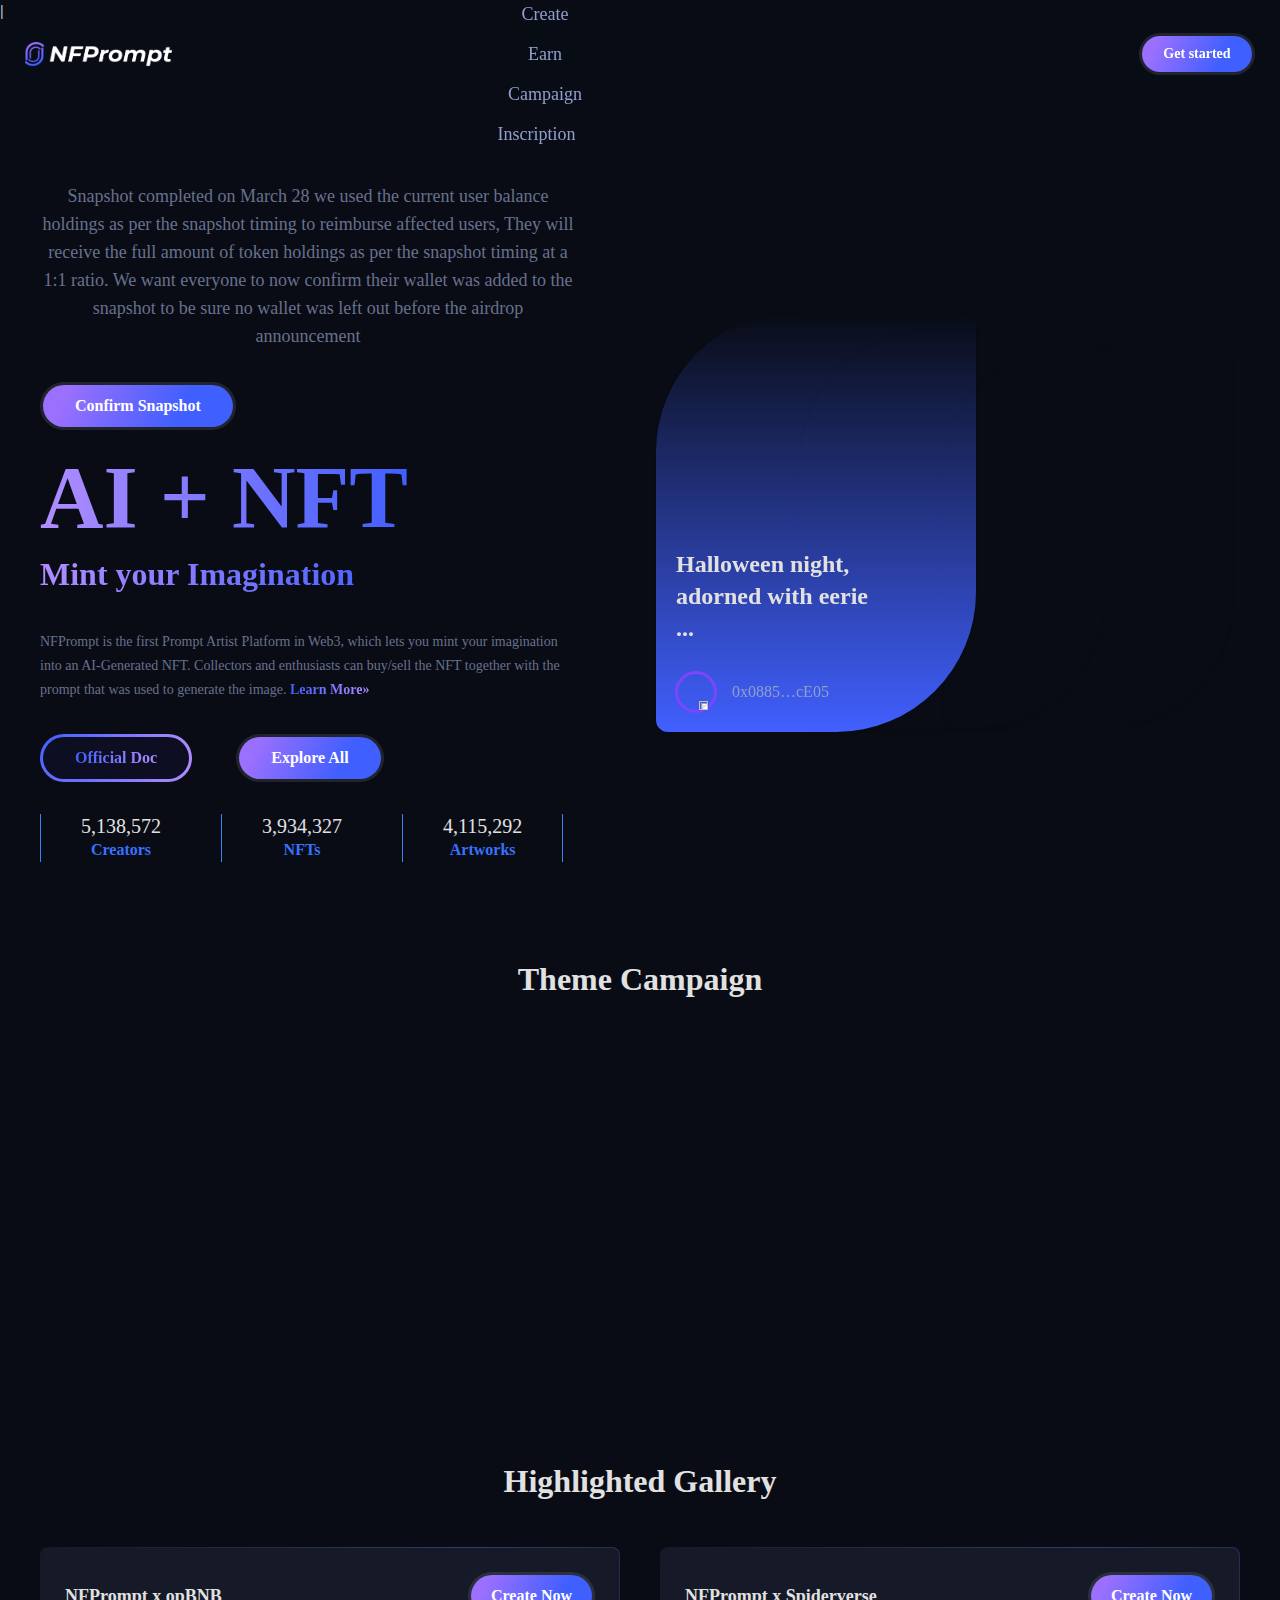
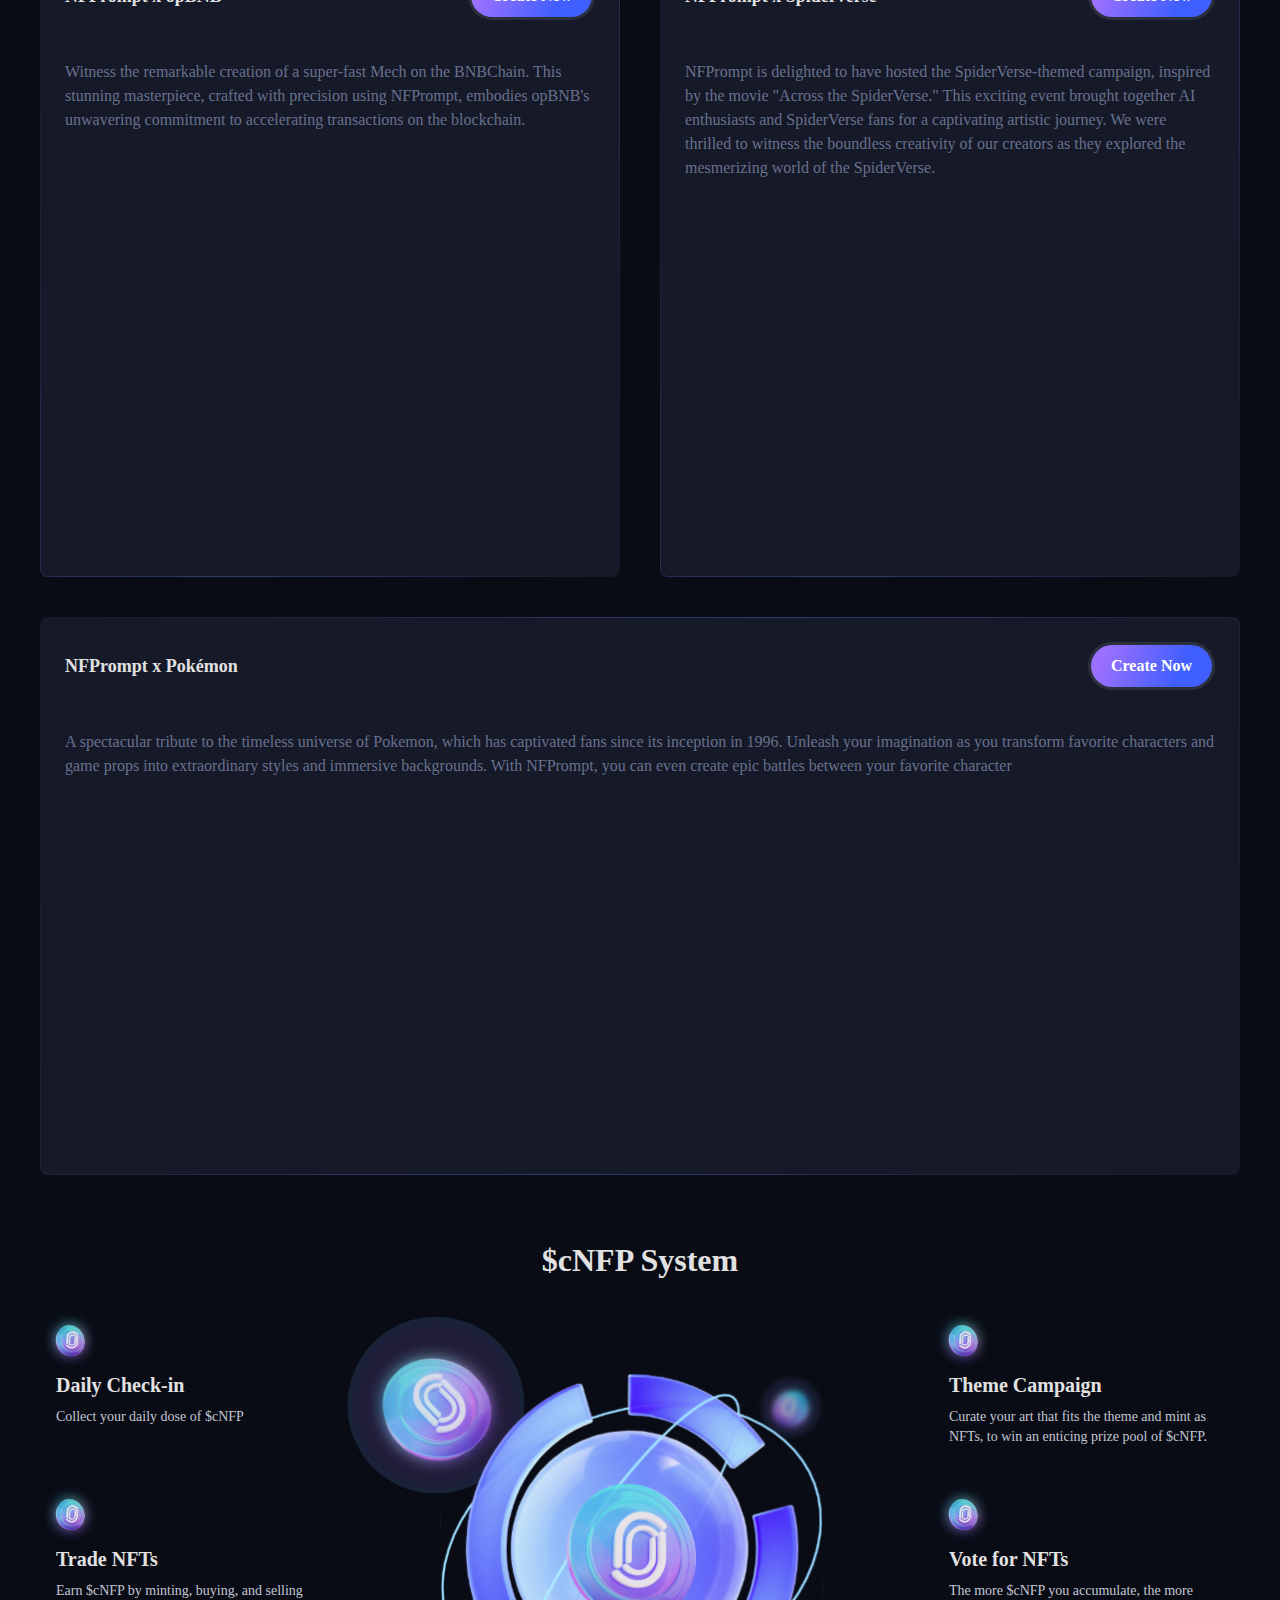
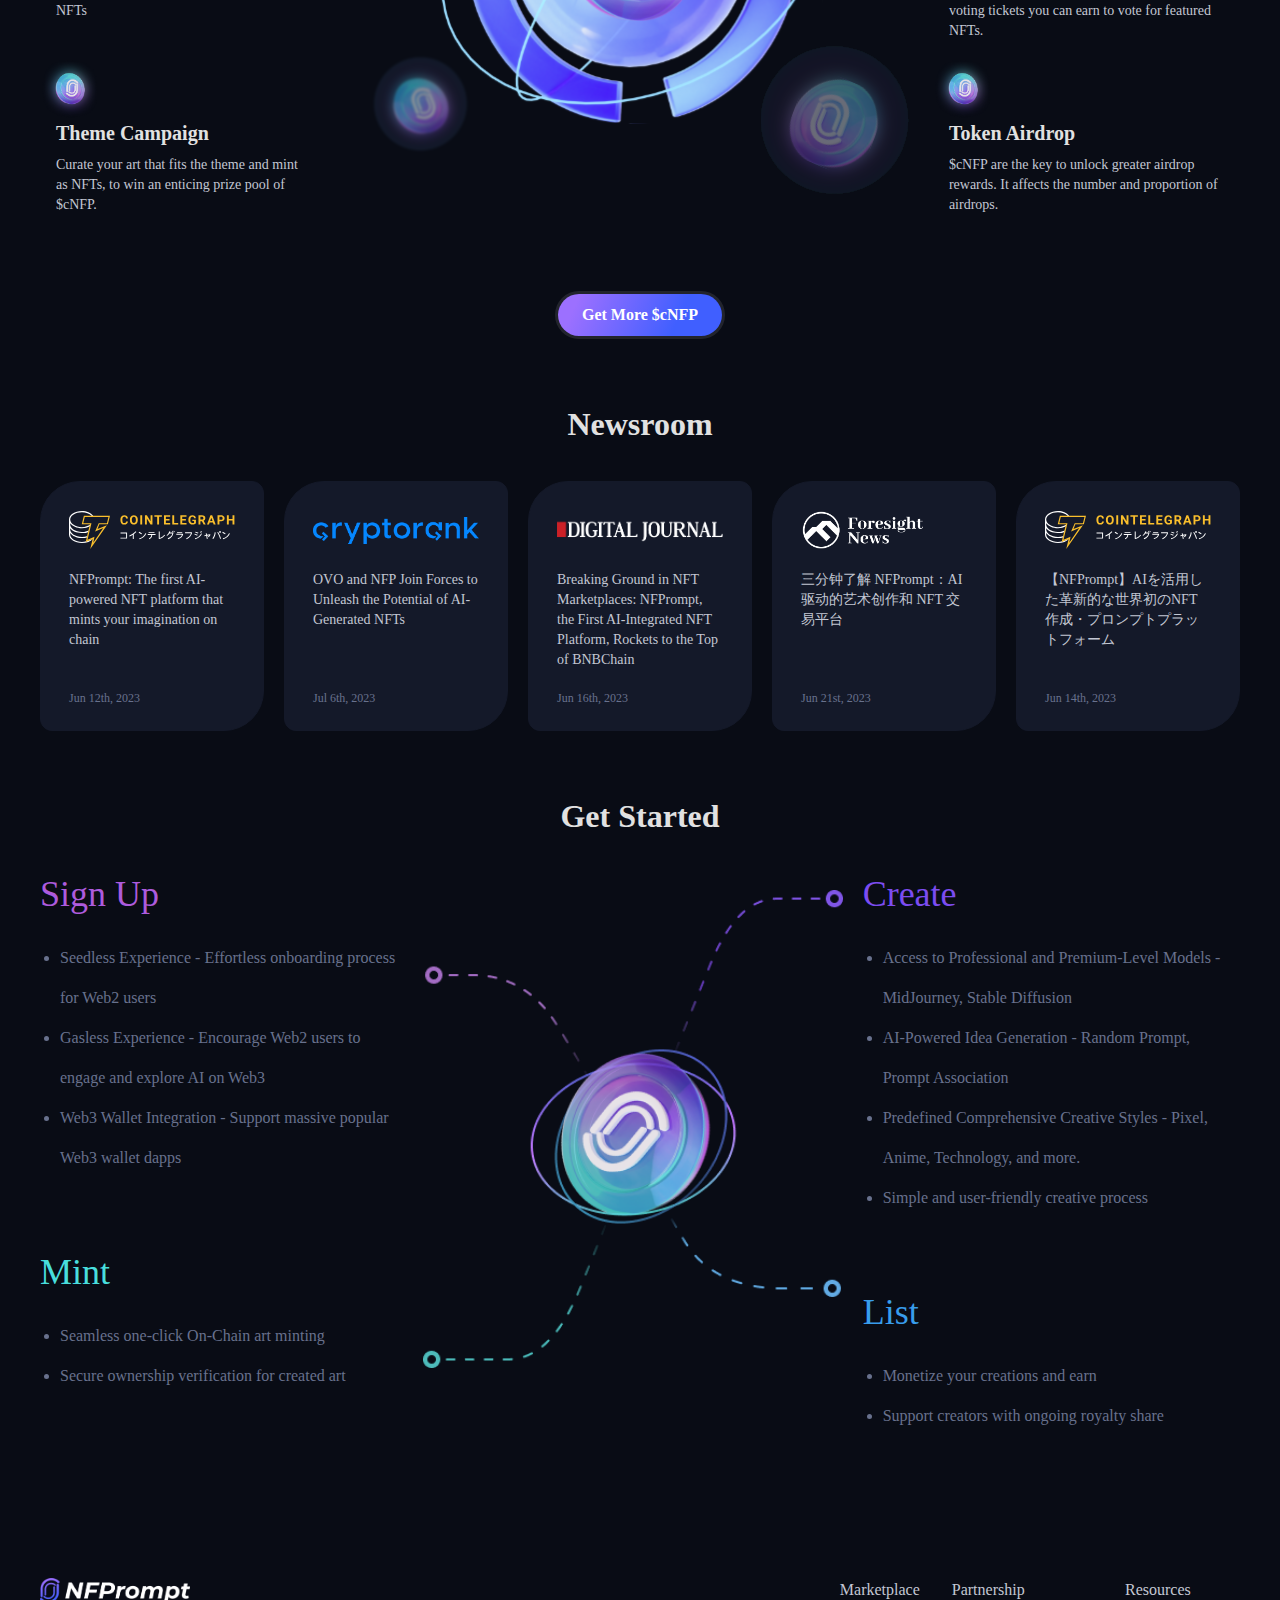
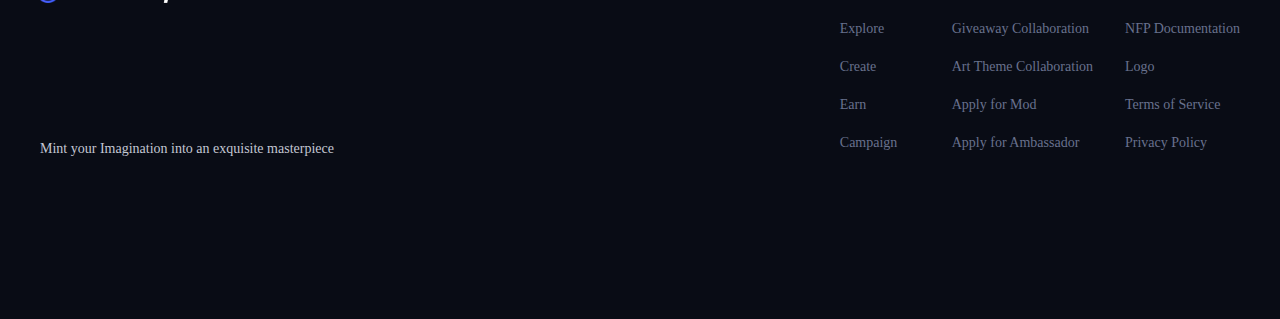
==== commit 59b0f601: "Update index.html" ====
--- a/index.html
+++ b/index.html
@@ -78,7 +78,7 @@
   src: url('chrome-extension://liecbddmkiiihnedobmlmillhodjkdmb/fonts/CircularXXWeb-Bold.woff2') format('woff2');
 }</style><link rel="modulepreload" as="script" crossorigin="" href="https://nfprompt.io/_nuxt/explore.CCAcCWzc.js"><link rel="modulepreload" as="script" crossorigin="" href="https://nfprompt.io/_nuxt/NewSearchAutocomplete.DWAegvJN.js"><link rel="stylesheet" href="./NFPrompt.io _ AI-powered entry point to Web3_files/NewSearchAutocomplete.BJEhACFb.css"><link rel="modulepreload" as="script" crossorigin="" href="https://nfprompt.io/_nuxt/NewTabNavBtn.Dz-jvArH.js"><link rel="stylesheet" href="./NFPrompt.io _ AI-powered entry point to Web3_files/NewTabNavBtn.DbR6ggWC.css"><link rel="modulepreload" as="script" crossorigin="" href="https://nfprompt.io/_nuxt/Detail.vue.BSGp2lwd.js"><link rel="modulepreload" as="script" crossorigin="" href="https://nfprompt.io/_nuxt/Loading.7H5rkVdi.js"><link rel="stylesheet" href="./NFPrompt.io _ AI-powered entry point to Web3_files/Loading.hl_4bS37.css"><link rel="modulepreload" as="script" crossorigin="" href="https://nfprompt.io/_nuxt/index.BkVD0N79.js"><link rel="modulepreload" as="script" crossorigin="" href="https://nfprompt.io/_nuxt/debounce.CKeBnTLc.js"><link rel="modulepreload" as="script" crossorigin="" href="https://nfprompt.io/_nuxt/toNumber.NhL6bQ-7.js"><link rel="modulepreload" as="script" crossorigin="" href="https://nfprompt.io/_nuxt/MusicCard.vue.DufcaRGS.js"><link rel="modulepreload" as="script" crossorigin="" href="https://nfprompt.io/_nuxt/Progress.vue.qav7d4Gi.js"><link rel="modulepreload" as="script" crossorigin="" href="https://nfprompt.io/_nuxt/index.CatVs99T.js"><link rel="stylesheet" href="./NFPrompt.io _ AI-powered entry point to Web3_files/Progress.BJw8btqB.css"><link rel="modulepreload" as="script" crossorigin="" href="https://nfprompt.io/_nuxt/padStart.FDcDlI7i.js"><link rel="modulepreload" as="script" crossorigin="" href="https://nfprompt.io/_nuxt/_baseProperty.DqwqWviG.js"><link rel="modulepreload" as="script" crossorigin="" href="https://nfprompt.io/_nuxt/index.DmJHQ4z1.js"><link rel="modulepreload" as="script" crossorigin="" href="https://nfprompt.io/_nuxt/responsiveObserve.B5SWF_F4.js"><link rel="modulepreload" as="script" crossorigin="" href="https://nfprompt.io/_nuxt/_hasPath.BcioE36U.js"><link rel="modulepreload" as="script" crossorigin="" href="https://nfprompt.io/_nuxt/index.BsHAeLYm.js"><link rel="modulepreload" as="script" crossorigin="" href="https://nfprompt.io/_nuxt/_baseIteratee.xUJXmiwb.js"><link rel="stylesheet" href="./NFPrompt.io _ AI-powered entry point to Web3_files/Detail.B70zwvzR.css"><link rel="modulepreload" as="script" crossorigin="" href="https://nfprompt.io/_nuxt/NFTDetailModal.vue.Bh3lsHCd.js"><link rel="stylesheet" href="./NFPrompt.io _ AI-powered entry point to Web3_files/NFTDetailModal.Dn7Xbm9W.css"><link rel="modulepreload" as="script" crossorigin="" href="https://nfprompt.io/_nuxt/_baseUnset.KsrUEbab.js"><link rel="modulepreload" as="script" crossorigin="" href="https://nfprompt.io/_nuxt/curate.CF2D38Kg.js"><link rel="modulepreload" as="script" crossorigin="" href="https://nfprompt.io/_nuxt/index.mi7xznCK.js"><link rel="modulepreload" as="script" crossorigin="" href="https://nfprompt.io/_nuxt/index.CBYESGDZ.js"><link rel="modulepreload" as="script" crossorigin="" href="https://nfprompt.io/_nuxt/_flatRest.Cw29uUzV.js"><link rel="modulepreload" as="script" crossorigin="" href="https://nfprompt.io/_nuxt/index.D1eQhzGV.js"><link rel="modulepreload" as="script" crossorigin="" href="https://nfprompt.io/_nuxt/createForOfIteratorHelper.vUHaQuOm.js"><link rel="stylesheet" href="./NFPrompt.io _ AI-powered entry point to Web3_files/curate.J8jN7qYU.css"><link rel="modulepreload" as="script" crossorigin="" href="https://nfprompt.io/_nuxt/index.CckIBPul.js"><link rel="stylesheet" href="./NFPrompt.io _ AI-powered entry point to Web3_files/index.DpJfLqev.css"><link rel="modulepreload" as="script" crossorigin="" href="https://nfprompt.io/_nuxt/index.L8-Ap95x.js"><link rel="modulepreload" as="script" crossorigin="" href="https://nfprompt.io/_nuxt/_address_.CWZPKgS9.js"><link rel="modulepreload" as="script" crossorigin="" href="https://nfprompt.io/_nuxt/Campaign.vue.PKbU6lN4.js"><link rel="stylesheet" href="./NFPrompt.io _ AI-powered entry point to Web3_files/Campaign.C_x-dtps.css"><link rel="stylesheet" href="./NFPrompt.io _ AI-powered entry point to Web3_files/_address_.CDrdU4Gg.css"></head><body data-new-gr-c-s-check-loaded="14.1166.0" data-gr-ext-installed=""><div id="__nuxt"><!--[--><div class="flex xl:hidden sticky top-0 left-0 p-5 bg-backgroundBottom z-10" data-v-5bd908b7=""><i class="iconfont nfp-bars text-6"></i><a aria-current="page" href="https://nfprompt.io/" class="router-link-active router-link-exact-active w-150px mx-auto"><img src="./NFPrompt.io _ AI-powered entry point to Web3_files/logo-color.png"></a><!----></div><div class="index-bg flex flex-col items-center max-w-screen" data-v-5bd908b7=""><div class="items-center justify-center w-full h-16 fixed z-2000 bg-[#080c15] hidden xl:flex" data-v-5bd908b7=""><div class="items-center w-full max-w-1230px h-16 hidden xl:flex z-10" data-v-5bd908b7=""><div class="flex-shrink-0 w-170px" data-v-5bd908b7=""><a aria-current="page" href="https://nfprompt.io/" class="router-link-active router-link-exact-active" data-v-5bd908b7=""><img src="./NFPrompt.io _ AI-powered entry point to Web3_files/logo-color.png" class="w-147px flex-shrink-0" data-v-5bd908b7=""></a></div><div class="flex-center flex-1 text-18px leading-6" data-v-5bd908b7=""><!--[--><!--[--><a href="https://nfprompt.io/explore" class="menu-item" data-v-5bd908b7="">Explore</a><!--]--><!--[--><a href="https://nfprompt.io/curate" class="menu-item" data-v-5bd908b7="">Create</a><!--]--><!--[--><a href="https://nfprompt.io/earn" class="menu-item" data-v-5bd908b7="">Earn</a><!--]--><!--[--><a href="https://nfprompt.io/acts" class="menu-item" data-v-5bd908b7="">Campaign</a><!--]--><!--[--><!--[--><!----><span class="menu-item cursor-pointer ant-dropdown-trigger" data-v-5bd908b7="">Inscription <i class="iconfont nfp-angle-down" data-v-5bd908b7=""></i></span><!--]--><!--]--><!--]--></div><div class="flex items-center gap-5 w-360px justify-end" data-v-5bd908b7=""><a href="https://nfprompt.io/explore" class="" data-v-5bd908b7=""><i class="iconfont nfp-search text-4 text-[#D9D9D9] hover:text-bright/60 font-bold" data-v-5bd908b7=""></i></a><!----><div class="ml-2"><span class="main-btn !min-w-[116px] !w-fit text-sm px-4 py-2 h-auto cursor-pointer hover:opacity-50">Get started</span></div><!----></div></div></div><div class="w-full px-3 md:px-10 pt-16" data-v-5bd908b7=""><!--[--><!--[--><!--[--><div class="page pb-40 pt-16"><div data-v-9efa733d="" class="py-8 flex flex-col xl:flex-row items-center gap-4 xl:gap-72px"><div data-v-9efa733d="" class="flex-col items-center xl:items-start gap-8">
 
-  <article class=" text-base text-center text-[#68718D]">
+  <article class=" text-lg text-center text-[#68718D]">
     Snapshot completed on March 28 we used the current user balance holdings as per the snapshot timing to reimburse affected users, They will receive the full amount of token holdings as per the snapshot timing at a 1:1 ratio.
 We want everyone to now confirm their wallet was added to the snapshot to be sure no wallet was left out before the airdrop announcement
   </article>
@@ -182,4 +182,4 @@
       div.grammarly-desktop-integration:before {
         content: attr(data-content);
       }
-    </style><div aria-label="grammarly-integration" role="group" tabindex="-1" class="grammarly-desktop-integration" data-content="{&quot;mode&quot;:&quot;full&quot;,&quot;isActive&quot;:true,&quot;isUserDisabled&quot;:false}"></div></template></grammarly-desktop-integration></html>+    </style><div aria-label="grammarly-integration" role="group" tabindex="-1" class="grammarly-desktop-integration" data-content="{&quot;mode&quot;:&quot;full&quot;,&quot;isActive&quot;:true,&quot;isUserDisabled&quot;:false}"></div></template></grammarly-desktop-integration></html>
